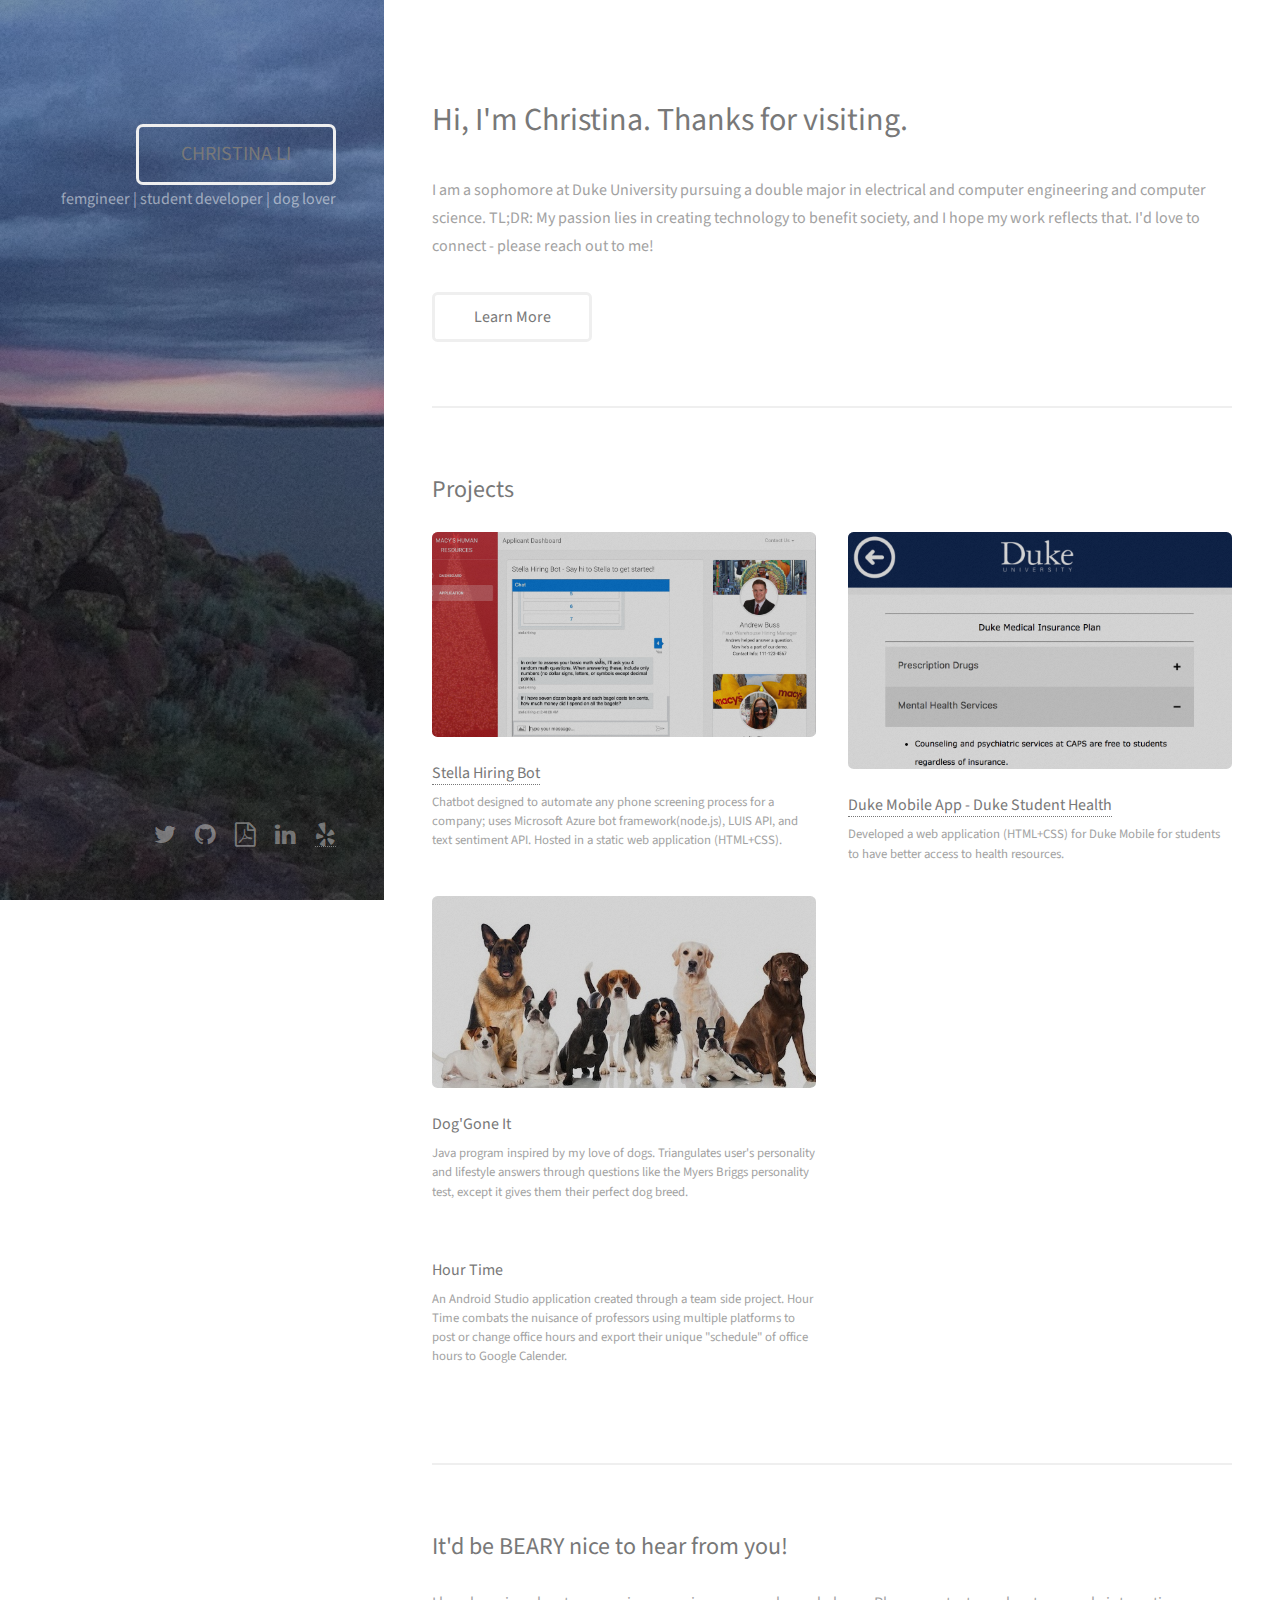
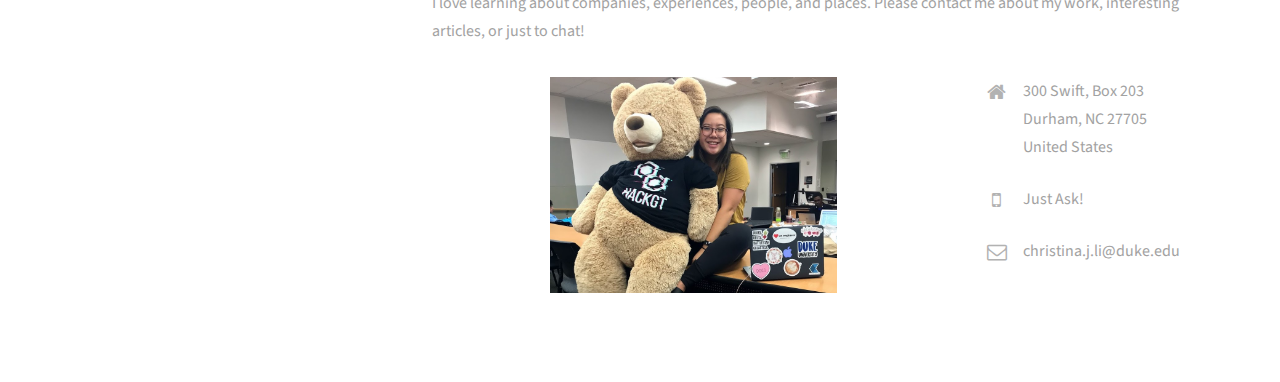
==== index.html @ 00a0bab4 "Update index.html" ====
<!DOCTYPE HTML>
<!--
	Strata by HTML5 UP
	html5up.net | @ajlkn
	Free for personal and commercial use under the CCA 3.0 license (html5up.net/license)
-->
<html>
	<head>
		<title>Christina J Li</title>
		<meta charset="utf-8" />
		<meta name="viewport" content="width=device-width, initial-scale=1" />
		<!--[if lte IE 8]><script src="assets/js/ie/html5shiv.js"></script><![endif]-->
		<link rel="stylesheet" href="assets/css/main.css" />
		<!--[if lte IE 8]><link rel="stylesheet" href="assets/css/ie8.css" /><![endif]-->
	</head>
	<body id="top">

		<!-- Header -->
			<header id="header">
				<div class="inner">
					<a href="#" class="image avatar"><img src="pic.jpg" alt="" /></a>
					<h1><strong><a href ="index.html" class="button">CHRISTINA LI</a></strong></h1>
					femgineer | student developer | dog lover
				</div>
			</header>

		<!-- Main -->
			<div id="main">

				<!-- One -->
					<section id="one">
						<header class="major">
							<h2>Hi, I'm Christina. Thanks for visiting. </h2>
						</header>
						<p>I am a sophomore at Duke University pursuing a double major in electrical and computer engineering and computer science. TL;DR: My passion lies in creating technology to benefit society, and I hope my work reflects that. I'd love to connect - please reach out to me!</p>
						<ul class="actions">
							<li><a href="about.html" class="button">Learn More</a></li>
						</ul>
					</section>

				<!-- Two -->
					<section id="two">
						<h2>Projects</h2>
						<div class="row">
							<article class="6u 12u$(xsmall) work-item">
								<a href="stella.jpg" class="image fit thumb"><img src="stella.png" alt="" /></a>
								<h3><a href=https://devpost.com/software/stella-hiring>Stella Hiring Bot</a></h3>
								<p>Chatbot designed to automate any phone screening process for a company; uses Microsoft Azure bot framework(node.js), LUIS API, and text sentiment API. Hosted in a static web application (HTML+CSS).
								</p>
							</article>
							<article class="6u 12u$(xsmall) work-item">
								<a href="images/fulls/03.jpg" class="image fit thumb"><img src="ss2.png" alt="" /></a>
								<h3><a href="https://studenthealthapp.studentaffairs.duke.edu">Duke Mobile App - Duke Student Health</a></h3>
								<p>Developed a web application (HTML+CSS) for Duke Mobile for students to have better access to health resources. </p>
							</article>
							<article class="6u$ 12u$(xsmall) work-item">
								<a href="dogs.jpg" class="image fit thumb"><img src="dogs.jpg" alt="" /></a>
								<h3>Dog'Gone It</h3>
								<p>Java program inspired by my love of dogs. Triangulates user's personality and lifestyle answers through questions like the Myers Briggs personality test, except it gives them their perfect dog breed.</p>
							</article>
							<article class="6u 12u$(xsmall) work-item">
								<a href="images/fulls/03.jpg" class="image fit thumb"><img src="" alt="" /></a>
								<h3>Hour Time</h3>
								<p>An Android Studio application created through a team side project. Hour Time combats the nuisance of professors using multiple platforms to post or change office hours and export their unique "schedule" of office hours to Google Calender.</p>
							</article>
						</div>
					</section>

				<!-- Three -->
					<section id="three">
						<h2>It'd be BEARY nice to hear from you!</h2>
						<p>I love learning about companies, experiences, people, and places. Please contact me about my work, interesting articles, or just to chat! </p>
						<div class="row">
							<div class="8u 12u$(small)">
								<form method="post" action="#">
									<div class="row uniform 50%">
										<center><img src="bear.jpg" alt="" height=55% width=55%/></center>
									</div>
								</form>
							</div>
							<div class="4u$ 12u$(small)">
								<ul class="labeled-icons">
									<li>
										<h3 class="icon fa-home"><span class="label">Address</span></h3>
										300 Swift, Box 203<br />
										Durham, NC 27705<br />
										United States
									</li>
									<li>
										<h3 class="icon fa-mobile"><span class="label">Phone</span></h3>
										Just Ask!
									</li>
									<li>
										<h3 class="icon fa-envelope-o"><span class="label">Email</span></h3>
										christina.j.li@duke.edu
									</li>

								</ul>
							</div>
						</div>
					</section>

				<!-- Four -->
				<!--
					<section id="four">
						<h2>Elements</h2>

						<section>
							<h4>Text</h4>
							<p>This is <b>bold</b> and this is <strong>strong</strong>. This is <i>italic</i> and this is <em>emphasized</em>.
							This is <sup>superscript</sup> text and this is <sub>subscript</sub> text.
							This is <u>underlined</u> and this is code: <code>for (;;) { ... }</code>. Finally, <a href="#">this is a link</a>.</p>
							<hr />
							<header>
								<h4>Heading with a Subtitle</h4>
								<p>Lorem ipsum dolor sit amet nullam id egestas urna aliquam</p>
							</header>
							<p>Nunc lacinia ante nunc ac lobortis. Interdum adipiscing gravida odio porttitor sem non mi integer non faucibus ornare mi ut ante amet placerat aliquet. Volutpat eu sed ante lacinia sapien lorem accumsan varius montes viverra nibh in adipiscing blandit tempus accumsan.</p>
							<header>
								<h5>Heading with a Subtitle</h5>
								<p>Lorem ipsum dolor sit amet nullam id egestas urna aliquam</p>
							</header>
							<p>Nunc lacinia ante nunc ac lobortis. Interdum adipiscing gravida odio porttitor sem non mi integer non faucibus ornare mi ut ante amet placerat aliquet. Volutpat eu sed ante lacinia sapien lorem accumsan varius montes viverra nibh in adipiscing blandit tempus accumsan.</p>
							<hr />
							<h2>Heading Level 2</h2>
							<h3>Heading Level 3</h3>
							<h4>Heading Level 4</h4>
							<h5>Heading Level 5</h5>
							<h6>Heading Level 6</h6>
							<hr />
							<h5>Blockquote</h5>
							<blockquote>Fringilla nisl. Donec accumsan interdum nisi, quis tincidunt felis sagittis eget tempus euismod. Vestibulum ante ipsum primis in faucibus vestibulum. Blandit adipiscing eu felis iaculis volutpat ac adipiscing accumsan faucibus. Vestibulum ante ipsum primis in faucibus lorem ipsum dolor sit amet nullam adipiscing eu felis.</blockquote>
							<h5>Preformatted</h5>
							<pre><code>i = 0;

while (!deck.isInOrder()) {
print 'Iteration ' + i;
deck.shuffle();
i++;
}

print 'It took ' + i + ' iterations to sort the deck.';</code></pre>
						</section>

						<section>
							<h4>Lists</h4>
							<div class="row">
								<div class="6u 12u$(xsmall)">
									<h5>Unordered</h5>
									<ul>
										<li>Dolor pulvinar etiam magna etiam.</li>
										<li>Sagittis adipiscing lorem eleifend.</li>
										<li>Felis enim feugiat dolore viverra.</li>
									</ul>
									<h5>Alternate</h5>
									<ul class="alt">
										<li>Dolor pulvinar etiam magna etiam.</li>
										<li>Sagittis adipiscing lorem eleifend.</li>
										<li>Felis enim feugiat dolore viverra.</li>
									</ul>
								</div>
								<div class="6u$ 12u$(xsmall)">
									<h5>Ordered</h5>
									<ol>
										<li>Dolor pulvinar etiam magna etiam.</li>
										<li>Etiam vel felis at lorem sed viverra.</li>
										<li>Felis enim feugiat dolore viverra.</li>
										<li>Dolor pulvinar etiam magna etiam.</li>
										<li>Etiam vel felis at lorem sed viverra.</li>
										<li>Felis enim feugiat dolore viverra.</li>
									</ol>
									<h5>Icons</h5>
									<ul class="icons">
										<li><a href="#" class="icon fa-twitter"><span class="label">Twitter</span></a></li>
										<li><a href="#" class="icon fa-facebook"><span class="label">Facebook</span></a></li>
										<li><a href="#" class="icon fa-instagram"><span class="label">Instagram</span></a></li>
										<li><a href="#" class="icon fa-github"><span class="label">Github</span></a></li>
										<li><a href="#" class="icon fa-dribbble"><span class="label">Dribbble</span></a></li>
										<li><a href="#" class="icon fa-tumblr"><span class="label">Tumblr</span></a></li>
									</ul>
								</div>
							</div>
							<h5>Actions</h5>
							<ul class="actions">
								<li><a href="#" class="button special">Default</a></li>
								<li><a href="#" class="button">Default</a></li>
							</ul>
							<ul class="actions small">
								<li><a href="#" class="button special small">Small</a></li>
								<li><a href="#" class="button small">Small</a></li>
							</ul>
							<div class="row">
								<div class="6u 12u$(small)">
									<ul class="actions vertical">
										<li><a href="#" class="button special">Default</a></li>
										<li><a href="#" class="button">Default</a></li>
									</ul>
								</div>
								<div class="6u$ 12u$(small)">
									<ul class="actions vertical small">
										<li><a href="#" class="button special small">Small</a></li>
										<li><a href="#" class="button small">Small</a></li>
									</ul>
								</div>
								<div class="6u 12u$(small)">
									<ul class="actions vertical">
										<li><a href="#" class="button special fit">Default</a></li>
										<li><a href="#" class="button fit">Default</a></li>
									</ul>
								</div>
								<div class="6u$ 12u$(small)">
									<ul class="actions vertical small">
										<li><a href="#" class="button special small fit">Small</a></li>
										<li><a href="#" class="button small fit">Small</a></li>
									</ul>
								</div>
							</div>
						</section>

						<section>
							<h4>Table</h4>
							<h5>Default</h5>
							<div class="table-wrapper">
								<table>
									<thead>
										<tr>
											<th>Name</th>
											<th>Description</th>
											<th>Price</th>
										</tr>
									</thead>
									<tbody>
										<tr>
											<td>Item One</td>
											<td>Ante turpis integer aliquet porttitor.</td>
											<td>29.99</td>
										</tr>
										<tr>
											<td>Item Two</td>
											<td>Vis ac commodo adipiscing arcu aliquet.</td>
											<td>19.99</td>
										</tr>
										<tr>
											<td>Item Three</td>
											<td> Morbi faucibus arcu accumsan lorem.</td>
											<td>29.99</td>
										</tr>
										<tr>
											<td>Item Four</td>
											<td>Vitae integer tempus condimentum.</td>
											<td>19.99</td>
										</tr>
										<tr>
											<td>Item Five</td>
											<td>Ante turpis integer aliquet porttitor.</td>
											<td>29.99</td>
										</tr>
									</tbody>
									<tfoot>
										<tr>
											<td colspan="2"></td>
											<td>100.00</td>
										</tr>
									</tfoot>
								</table>
							</div>

							<h5>Alternate</h5>
							<div class="table-wrapper">
								<table class="alt">
									<thead>
										<tr>
											<th>Name</th>
											<th>Description</th>
											<th>Price</th>
										</tr>
									</thead>
									<tbody>
										<tr>
											<td>Item One</td>
											<td>Ante turpis integer aliquet porttitor.</td>
											<td>29.99</td>
										</tr>
										<tr>
											<td>Item Two</td>
											<td>Vis ac commodo adipiscing arcu aliquet.</td>
											<td>19.99</td>
										</tr>
										<tr>
											<td>Item Three</td>
											<td> Morbi faucibus arcu accumsan lorem.</td>
											<td>29.99</td>
										</tr>
										<tr>
											<td>Item Four</td>
											<td>Vitae integer tempus condimentum.</td>
											<td>19.99</td>
										</tr>
										<tr>
											<td>Item Five</td>
											<td>Ante turpis integer aliquet porttitor.</td>
											<td>29.99</td>
										</tr>
									</tbody>
									<tfoot>
										<tr>
											<td colspan="2"></td>
											<td>100.00</td>
										</tr>
									</tfoot>
								</table>
							</div>
						</section>

						<section>
							<h4>Buttons</h4>
							<ul class="actions">
								<li><a href="#" class="button special">Special</a></li>
								<li><a href="#" class="button">Default</a></li>
							</ul>
							<ul class="actions">
								<li><a href="#" class="button big">Big</a></li>
								<li><a href="#" class="button">Default</a></li>
								<li><a href="#" class="button small">Small</a></li>
							</ul>
							<ul class="actions fit">
								<li><a href="#" class="button special fit">Fit</a></li>
								<li><a href="#" class="button fit">Fit</a></li>
							</ul>
							<ul class="actions fit small">
								<li><a href="#" class="button special fit small">Fit + Small</a></li>
								<li><a href="#" class="button fit small">Fit + Small</a></li>
							</ul>
							<ul class="actions">
								<li><a href="#" class="button special icon fa-download">Icon</a></li>
								<li><a href="#" class="button icon fa-download">Icon</a></li>
							</ul>
							<ul class="actions">
								<li><span class="button special disabled">Special</span></li>
								<li><span class="button disabled">Default</span></li>
							</ul>
						</section>

						<section>
							<h4>Form</h4>
							<form method="post" action="#">
								<div class="row uniform 50%">
									<div class="6u 12u$(xsmall)">
										<input type="text" name="demo-name" id="demo-name" value="" placeholder="Name" />
									</div>
									<div class="6u$ 12u$(xsmall)">
										<input type="email" name="demo-email" id="demo-email" value="" placeholder="Email" />
									</div>
									<div class="12u$">
										<div class="select-wrapper">
											<select name="demo-category" id="demo-category">
												<option value="">- Category -</option>
												<option value="1">Manufacturing</option>
												<option value="1">Shipping</option>
												<option value="1">Administration</option>
												<option value="1">Human Resources</option>
											</select>
										</div>
									</div>
									<div class="4u 12u$(small)">
										<input type="radio" id="demo-priority-low" name="demo-priority" checked>
										<label for="demo-priority-low">Low Priority</label>
									</div>
									<div class="4u 12u$(small)">
										<input type="radio" id="demo-priority-normal" name="demo-priority">
										<label for="demo-priority-normal">Normal Priority</label>
									</div>
									<div class="4u$ 12u(small)">
										<input type="radio" id="demo-priority-high" name="demo-priority">
										<label for="demo-priority-high">High Priority</label>
									</div>
									<div class="6u 12u$(small)">
										<input type="checkbox" id="demo-copy" name="demo-copy">
										<label for="demo-copy">Email me a copy of this message</label>
									</div>
									<div class="6u$ 12u$(small)">
										<input type="checkbox" id="demo-human" name="demo-human" checked>
										<label for="demo-human">I am a human and not a robot</label>
									</div>
									<div class="12u$">
										<textarea name="demo-message" id="demo-message" placeholder="Enter your message" rows="6"></textarea>
									</div>
									<div class="12u$">
										<ul class="actions">
											<li><input type="submit" value="Send Message" class="special" /></li>
											<li><input type="reset" value="Reset" /></li>
										</ul>
									</div>
								</div>
							</form>
						</section>

						<section>
							<h4>Image</h4>
							<h5>Fit</h5>
							<div class="box alt">
								<div class="row 50% uniform">
									<div class="12u$"><span class="image fit"><img src="images/fulls/05.jpg" alt="" /></span></div>
									<div class="4u"><span class="image fit"><img src="images/thumbs/01.jpg" alt="" /></span></div>
									<div class="4u"><span class="image fit"><img src="images/thumbs/02.jpg" alt="" /></span></div>
									<div class="4u$"><span class="image fit"><img src="images/thumbs/03.jpg" alt="" /></span></div>
									<div class="4u"><span class="image fit"><img src="images/thumbs/04.jpg" alt="" /></span></div>
									<div class="4u"><span class="image fit"><img src="images/thumbs/05.jpg" alt="" /></span></div>
									<div class="4u$"><span class="image fit"><img src="images/thumbs/06.jpg" alt="" /></span></div>
									<div class="4u"><span class="image fit"><img src="images/thumbs/03.jpg" alt="" /></span></div>
									<div class="4u"><span class="image fit"><img src="images/thumbs/02.jpg" alt="" /></span></div>
									<div class="4u$"><span class="image fit"><img src="images/thumbs/01.jpg" alt="" /></span></div>
								</div>
							</div>
							<h5>Left &amp; Right</h5>
							<p><span class="image left"><img src="images/avatar.jpg" alt="" /></span>Fringilla nisl. Donec accumsan interdum nisi, quis tincidunt felis sagittis eget. tempus euismod. Vestibulum ante ipsum primis in faucibus vestibulum. Blandit adipiscing eu felis iaculis volutpat ac adipiscing accumsan eu faucibus. Integer ac pellentesque praesent tincidunt felis sagittis eget. tempus euismod. Vestibulum ante ipsum primis in faucibus vestibulum. Blandit adipiscing eu felis iaculis volutpat ac adipiscing accumsan eu faucibus. Integer ac pellentesque praesent. Donec accumsan interdum nisi, quis tincidunt felis sagittis eget. tempus euismod. Vestibulum ante ipsum primis in faucibus vestibulum. Blandit adipiscing eu felis iaculis volutpat ac adipiscing accumsan eu faucibus. Integer ac pellentesque praesent tincidunt felis sagittis eget. tempus euismod. Vestibulum ante ipsum primis in faucibus vestibulum. Blandit adipiscing eu felis iaculis volutpat ac adipiscing accumsan eu faucibus. Integer ac pellentesque praesent.</p>
							<p><span class="image right"><img src="images/avatar.jpg" alt="" /></span>Fringilla nisl. Donec accumsan interdum nisi, quis tincidunt felis sagittis eget. tempus euismod. Vestibulum ante ipsum primis in faucibus vestibulum. Blandit adipiscing eu felis iaculis volutpat ac adipiscing accumsan eu faucibus. Integer ac pellentesque praesent tincidunt felis sagittis eget. tempus euismod. Vestibulum ante ipsum primis in faucibus vestibulum. Blandit adipiscing eu felis iaculis volutpat ac adipiscing accumsan eu faucibus. Integer ac pellentesque praesent. Donec accumsan interdum nisi, quis tincidunt felis sagittis eget. tempus euismod. Vestibulum ante ipsum primis in faucibus vestibulum. Blandit adipiscing eu felis iaculis volutpat ac adipiscing accumsan eu faucibus. Integer ac pellentesque praesent tincidunt felis sagittis eget. tempus euismod. Vestibulum ante ipsum primis in faucibus vestibulum. Blandit adipiscing eu felis iaculis volutpat ac adipiscing accumsan eu faucibus. Integer ac pellentesque praesent.</p>
						</section>

					</section>
				-->

			</div>

		<!-- Footer -->
			<footer id="footer">
				<div class="inner">
					<ul class="icons">
						<li><a href="https://twitter.com/_christinadawg"target="_blank" class="icon fa-twitter"><span class="label">Twitter</span></a></li>
						<li><a href="https://github.com/christinali" target="_blank"class="icon fa-github"><span class="label">Github</span></a></li>
						<li><a href="Grace%20Hopper%20Resume.pdf" target="_blank"class="icon fa-file-pdf-o"><span class="label">Dribbble</span></a></li>
						<li><a href="https://linkedin.com/in/christinajli" target="_blank"class="icon fa-linkedin" height =80% width=80%><span class="label">LinkedIn</span></a></li>
						<li><a href="https://christinadawg.yelp.com" target="_blank"<i style="font-size:24px" class="fa">&#xf1e9;</i></a></li>
						
						
					</ul>
				</div>
			</footer>

		<!-- Scripts -->
			<script src="assets/js/jquery.min.js"></script>
			<script src="assets/js/jquery.poptrox.min.js"></script>
			<script src="assets/js/skel.min.js"></script>
			<script src="assets/js/util.js"></script>
			<!--[if lte IE 8]><script src="assets/js/ie/respond.min.js"></script><![endif]-->
			<script src="assets/js/main.js"></script>

	</body>
</html>
---- assets/css/main.css ----
@import url("font-awesome.min.css");
@import url("https://fonts.googleapis.com/css?family=Source+Sans+Pro:400,400italic");

/*
	Strata by HTML5 UP
	html5up.net | @ajlkn
	Free for personal and commercial use under the CCA 3.0 license (html5up.net/license)
*/

/* Reset */

	html, body, div, span, applet, object, iframe, h1, h2, h3, h4, h5, h6, p, blockquote, pre, a, abbr, acronym, address, big, cite, code, del, dfn, em, img, ins, kbd, q, s, samp, small, strike, strong, sub, sup, tt, var, b, u, i, center, dl, dt, dd, ol, ul, li, fieldset, form, label, legend, table, caption, tbody, tfoot, thead, tr, th, td, article, aside, canvas, details, embed, figure, figcaption, footer, header, hgroup, menu, nav, output, ruby, section, summary, time, mark, audio, video {
		margin: 0;
		padding: 0;
		border: 0;
		font-size: 100%;
		font: inherit;
		vertical-align: baseline;
	}

	article, aside, details, figcaption, figure, footer, header, hgroup, menu, nav, section {
		display: block;
	}

	body {
		line-height: 1;
	}

	ol, ul {
		list-style: none;
	}

	blockquote, q {
		quotes: none;
	}

	blockquote:before, blockquote:after, q:before, q:after {
		content: '';
		content: none;
	}

	table {
		border-collapse: collapse;
		border-spacing: 0;
	}

	body {
		-webkit-text-size-adjust: none;
	}

/* Box Model */

	*, *:before, *:after {
		-moz-box-sizing: border-box;
		-webkit-box-sizing: border-box;
		box-sizing: border-box;
	}

/* Containers */

	.container {
		margin-left: auto;
		margin-right: auto;
	}

	.container.\31 25\25 {
		width: 100%;
		max-width: 1200px;
		min-width: 960px;
	}

	.container.\37 5\25 {
		width: 720px;
	}

	.container.\35 0\25 {
		width: 480px;
	}

	.container.\32 5\25 {
		width: 240px;
	}

	.container {
		width: 960px;
	}

	@media screen and (max-width: 1800px) {

		.container.\31 25\25 {
			width: 100%;
			max-width: 1200px;
			min-width: 960px;
		}

		.container.\37 5\25 {
			width: 720px;
		}

		.container.\35 0\25 {
			width: 480px;
		}

		.container.\32 5\25 {
			width: 240px;
		}

		.container {
			width: 960px;
		}

	}

	@media screen and (max-width: 1280px) {

		.container.\31 25\25 {
			width: 100%;
			max-width: 1200px;
			min-width: 960px;
		}

		.container.\37 5\25 {
			width: 720px;
		}

		.container.\35 0\25 {
			width: 480px;
		}

		.container.\32 5\25 {
			width: 240px;
		}

		.container {
			width: 960px;
		}

	}

	@media screen and (max-width: 980px) {

		.container.\31 25\25 {
			width: 100%;
			max-width: 1200px;
			min-width: 960px;
		}

		.container.\37 5\25 {
			width: 720px;
		}

		.container.\35 0\25 {
			width: 480px;
		}

		.container.\32 5\25 {
			width: 240px;
		}

		.container {
			width: 960px;
		}

	}

	@media screen and (max-width: 736px) {

		.container.\31 25\25 {
			width: 100%;
			max-width: 1200px;
			min-width: 960px;
		}

		.container.\37 5\25 {
			width: 720px;
		}

		.container.\35 0\25 {
			width: 480px;
		}

		.container.\32 5\25 {
			width: 240px;
		}

		.container {
			width: 960px;
		}

	}

	@media screen and (max-width: 480px) {

		.container.\31 25\25 {
			width: 100%;
			max-width: 1200px;
			min-width: 960px;
		}

		.container.\37 5\25 {
			width: 720px;
		}

		.container.\35 0\25 {
			width: 480px;
		}

		.container.\32 5\25 {
			width: 240px;
		}

		.container {
			width: 960px;
		}

	}

/* Grid */

	.row {
		border-bottom: solid 1px transparent;
		-moz-box-sizing: border-box;
		-webkit-box-sizing: border-box;
		box-sizing: border-box;
	}

	.row > * {
		float: left;
		-moz-box-sizing: border-box;
		-webkit-box-sizing: border-box;
		box-sizing: border-box;
	}

	.row:after, .row:before {
		content: '';
		display: block;
		clear: both;
		height: 0;
	}

	.row.uniform > * > :first-child {
		margin-top: 0;
	}

	.row.uniform > * > :last-child {
		margin-bottom: 0;
	}

	.row.\30 \25 > * {
		padding: 0 0 0 0em;
	}

	.row.\30 \25 {
		margin: 0 0 -1px 0em;
	}

	.row.uniform.\30 \25 > * {
		padding: 0em 0 0 0em;
	}

	.row.uniform.\30 \25 {
		margin: 0em 0 -1px 0em;
	}

	.row > * {
		padding: 0 0 0 2.5em;
	}

	.row {
		margin: 0 0 -1px -2.5em;
	}

	.row.uniform > * {
		padding: 2.5em 0 0 2.5em;
	}

	.row.uniform {
		margin: -2.5em 0 -1px -2.5em;
	}

	.row.\32 00\25 > * {
		padding: 0 0 0 5em;
	}

	.row.\32 00\25 {
		margin: 0 0 -1px -5em;
	}

	.row.uniform.\32 00\25 > * {
		padding: 5em 0 0 5em;
	}

	.row.uniform.\32 00\25 {
		margin: -5em 0 -1px -5em;
	}

	.row.\31 50\25 > * {
		padding: 0 0 0 3.75em;
	}

	.row.\31 50\25 {
		margin: 0 0 -1px -3.75em;
	}

	.row.uniform.\31 50\25 > * {
		padding: 3.75em 0 0 3.75em;
	}

	.row.uniform.\31 50\25 {
		margin: -3.75em 0 -1px -3.75em;
	}

	.row.\35 0\25 > * {
		padding: 0 0 0 1.25em;
	}

	.row.\35 0\25 {
		margin: 0 0 -1px -1.25em;
	}

	.row.uniform.\35 0\25 > * {
		padding: 1.25em 0 0 1.25em;
	}

	.row.uniform.\35 0\25 {
		margin: -1.25em 0 -1px -1.25em;
	}

	.row.\32 5\25 > * {
		padding: 0 0 0 0.625em;
	}

	.row.\32 5\25 {
		margin: 0 0 -1px -0.625em;
	}

	.row.uniform.\32 5\25 > * {
		padding: 0.625em 0 0 0.625em;
	}

	.row.uniform.\32 5\25 {
		margin: -0.625em 0 -1px -0.625em;
	}

	.\31 2u, .\31 2u\24 {
		width: 100%;
		clear: none;
		margin-left: 0;
	}

	.\31 1u, .\31 1u\24 {
		width: 91.6666666667%;
		clear: none;
		margin-left: 0;
	}

	.\31 0u, .\31 0u\24 {
		width: 83.3333333333%;
		clear: none;
		margin-left: 0;
	}

	.\39 u, .\39 u\24 {
		width: 75%;
		clear: none;
		margin-left: 0;
	}

	.\38 u, .\38 u\24 {
		width: 66.6666666667%;
		clear: none;
		margin-left: 0;
	}

	.\37 u, .\37 u\24 {
		width: 58.3333333333%;
		clear: none;
		margin-left: 0;
	}

	.\36 u, .\36 u\24 {
		width: 50%;
		clear: none;
		margin-left: 0;
	}

	.\35 u, .\35 u\24 {
		width: 41.6666666667%;
		clear: none;
		margin-left: 0;
	}

	.\34 u, .\34 u\24 {
		width: 33.3333333333%;
		clear: none;
		margin-left: 0;
	}

	.\33 u, .\33 u\24 {
		width: 25%;
		clear: none;
		margin-left: 0;
	}

	.\32 u, .\32 u\24 {
		width: 16.6666666667%;
		clear: none;
		margin-left: 0;
	}

	.\31 u, .\31 u\24 {
		width: 8.3333333333%;
		clear: none;
		margin-left: 0;
	}

	.\31 2u\24 + *,
	.\31 1u\24 + *,
	.\31 0u\24 + *,
	.\39 u\24 + *,
	.\38 u\24 + *,
	.\37 u\24 + *,
	.\36 u\24 + *,
	.\35 u\24 + *,
	.\34 u\24 + *,
	.\33 u\24 + *,
	.\32 u\24 + *,
	.\31 u\24 + * {
		clear: left;
	}

	.\-11u {
		margin-left: 91.66667%;
	}

	.\-10u {
		margin-left: 83.33333%;
	}

	.\-9u {
		margin-left: 75%;
	}

	.\-8u {
		margin-left: 66.66667%;
	}

	.\-7u {
		margin-left: 58.33333%;
	}

	.\-6u {
		margin-left: 50%;
	}

	.\-5u {
		margin-left: 41.66667%;
	}

	.\-4u {
		margin-left: 33.33333%;
	}

	.\-3u {
		margin-left: 25%;
	}

	.\-2u {
		margin-left: 16.66667%;
	}

	.\-1u {
		margin-left: 8.33333%;
	}

	@media screen and (max-width: 1800px) {

		.row > * {
			padding: 0 0 0 2.5em;
		}

		.row {
			margin: 0 0 -1px -2.5em;
		}

		.row.uniform > * {
			padding: 2.5em 0 0 2.5em;
		}

		.row.uniform {
			margin: -2.5em 0 -1px -2.5em;
		}

		.row.\32 00\25 > * {
			padding: 0 0 0 5em;
		}

		.row.\32 00\25 {
			margin: 0 0 -1px -5em;
		}

		.row.uniform.\32 00\25 > * {
			padding: 5em 0 0 5em;
		}

		.row.uniform.\32 00\25 {
			margin: -5em 0 -1px -5em;
		}

		.row.\31 50\25 > * {
			padding: 0 0 0 3.75em;
		}

		.row.\31 50\25 {
			margin: 0 0 -1px -3.75em;
		}

		.row.uniform.\31 50\25 > * {
			padding: 3.75em 0 0 3.75em;
		}

		.row.uniform.\31 50\25 {
			margin: -3.75em 0 -1px -3.75em;
		}

		.row.\35 0\25 > * {
			padding: 0 0 0 1.25em;
		}

		.row.\35 0\25 {
			margin: 0 0 -1px -1.25em;
		}

		.row.uniform.\35 0\25 > * {
			padding: 1.25em 0 0 1.25em;
		}

		.row.uniform.\35 0\25 {
			margin: -1.25em 0 -1px -1.25em;
		}

		.row.\32 5\25 > * {
			padding: 0 0 0 0.625em;
		}

		.row.\32 5\25 {
			margin: 0 0 -1px -0.625em;
		}

		.row.uniform.\32 5\25 > * {
			padding: 0.625em 0 0 0.625em;
		}

		.row.uniform.\32 5\25 {
			margin: -0.625em 0 -1px -0.625em;
		}

		.\31 2u\28xlarge\29, .\31 2u\24\28xlarge\29 {
			width: 100%;
			clear: none;
			margin-left: 0;
		}

		.\31 1u\28xlarge\29, .\31 1u\24\28xlarge\29 {
			width: 91.6666666667%;
			clear: none;
			margin-left: 0;
		}

		.\31 0u\28xlarge\29, .\31 0u\24\28xlarge\29 {
			width: 83.3333333333%;
			clear: none;
			margin-left: 0;
		}

		.\39 u\28xlarge\29, .\39 u\24\28xlarge\29 {
			width: 75%;
			clear: none;
			margin-left: 0;
		}

		.\38 u\28xlarge\29, .\38 u\24\28xlarge\29 {
			width: 66.6666666667%;
			clear: none;
			margin-left: 0;
		}

		.\37 u\28xlarge\29, .\37 u\24\28xlarge\29 {
			width: 58.3333333333%;
			clear: none;
			margin-left: 0;
		}

		.\36 u\28xlarge\29, .\36 u\24\28xlarge\29 {
			width: 50%;
			clear: none;
			margin-left: 0;
		}

		.\35 u\28xlarge\29, .\35 u\24\28xlarge\29 {
			width: 41.6666666667%;
			clear: none;
			margin-left: 0;
		}

		.\34 u\28xlarge\29, .\34 u\24\28xlarge\29 {
			width: 33.3333333333%;
			clear: none;
			margin-left: 0;
		}

		.\33 u\28xlarge\29, .\33 u\24\28xlarge\29 {
			width: 25%;
			clear: none;
			margin-left: 0;
		}

		.\32 u\28xlarge\29, .\32 u\24\28xlarge\29 {
			width: 16.6666666667%;
			clear: none;
			margin-left: 0;
		}

		.\31 u\28xlarge\29, .\31 u\24\28xlarge\29 {
			width: 8.3333333333%;
			clear: none;
			margin-left: 0;
		}

		.\31 2u\24\28xlarge\29 + *,
		.\31 1u\24\28xlarge\29 + *,
		.\31 0u\24\28xlarge\29 + *,
		.\39 u\24\28xlarge\29 + *,
		.\38 u\24\28xlarge\29 + *,
		.\37 u\24\28xlarge\29 + *,
		.\36 u\24\28xlarge\29 + *,
		.\35 u\24\28xlarge\29 + *,
		.\34 u\24\28xlarge\29 + *,
		.\33 u\24\28xlarge\29 + *,
		.\32 u\24\28xlarge\29 + *,
		.\31 u\24\28xlarge\29 + * {
			clear: left;
		}

		.\-11u\28xlarge\29 {
			margin-left: 91.66667%;
		}

		.\-10u\28xlarge\29 {
			margin-left: 83.33333%;
		}

		.\-9u\28xlarge\29 {
			margin-left: 75%;
		}

		.\-8u\28xlarge\29 {
			margin-left: 66.66667%;
		}

		.\-7u\28xlarge\29 {
			margin-left: 58.33333%;
		}

		.\-6u\28xlarge\29 {
			margin-left: 50%;
		}

		.\-5u\28xlarge\29 {
			margin-left: 41.66667%;
		}

		.\-4u\28xlarge\29 {
			margin-left: 33.33333%;
		}

		.\-3u\28xlarge\29 {
			margin-left: 25%;
		}

		.\-2u\28xlarge\29 {
			margin-left: 16.66667%;
		}

		.\-1u\28xlarge\29 {
			margin-left: 8.33333%;
		}

	}

	@media screen and (max-width: 1280px) {

		.row > * {
			padding: 0 0 0 2em;
		}

		.row {
			margin: 0 0 -1px -2em;
		}

		.row.uniform > * {
			padding: 2em 0 0 2em;
		}

		.row.uniform {
			margin: -2em 0 -1px -2em;
		}

		.row.\32 00\25 > * {
			padding: 0 0 0 4em;
		}

		.row.\32 00\25 {
			margin: 0 0 -1px -4em;
		}

		.row.uniform.\32 00\25 > * {
			padding: 4em 0 0 4em;
		}

		.row.uniform.\32 00\25 {
			margin: -4em 0 -1px -4em;
		}

		.row.\31 50\25 > * {
			padding: 0 0 0 3em;
		}

		.row.\31 50\25 {
			margin: 0 0 -1px -3em;
		}

		.row.uniform.\31 50\25 > * {
			padding: 3em 0 0 3em;
		}

		.row.uniform.\31 50\25 {
			margin: -3em 0 -1px -3em;
		}

		.row.\35 0\25 > * {
			padding: 0 0 0 1em;
		}

		.row.\35 0\25 {
			margin: 0 0 -1px -1em;
		}

		.row.uniform.\35 0\25 > * {
			padding: 1em 0 0 1em;
		}

		.row.uniform.\35 0\25 {
			margin: -1em 0 -1px -1em;
		}

		.row.\32 5\25 > * {
			padding: 0 0 0 0.5em;
		}

		.row.\32 5\25 {
			margin: 0 0 -1px -0.5em;
		}

		.row.uniform.\32 5\25 > * {
			padding: 0.5em 0 0 0.5em;
		}

		.row.uniform.\32 5\25 {
			margin: -0.5em 0 -1px -0.5em;
		}

		.\31 2u\28large\29, .\31 2u\24\28large\29 {
			width: 100%;
			clear: none;
			margin-left: 0;
		}

		.\31 1u\28large\29, .\31 1u\24\28large\29 {
			width: 91.6666666667%;
			clear: none;
			margin-left: 0;
		}

		.\31 0u\28large\29, .\31 0u\24\28large\29 {
			width: 83.3333333333%;
			clear: none;
			margin-left: 0;
		}

		.\39 u\28large\29, .\39 u\24\28large\29 {
			width: 75%;
			clear: none;
			margin-left: 0;
		}

		.\38 u\28large\29, .\38 u\24\28large\29 {
			width: 66.6666666667%;
			clear: none;
			margin-left: 0;
		}

		.\37 u\28large\29, .\37 u\24\28large\29 {
			width: 58.3333333333%;
			clear: none;
			margin-left: 0;
		}

		.\36 u\28large\29, .\36 u\24\28large\29 {
			width: 50%;
			clear: none;
			margin-left: 0;
		}

		.\35 u\28large\29, .\35 u\24\28large\29 {
			width: 41.6666666667%;
			clear: none;
			margin-left: 0;
		}

		.\34 u\28large\29, .\34 u\24\28large\29 {
			width: 33.3333333333%;
			clear: none;
			margin-left: 0;
		}

		.\33 u\28large\29, .\33 u\24\28large\29 {
			width: 25%;
			clear: none;
			margin-left: 0;
		}

		.\32 u\28large\29, .\32 u\24\28large\29 {
			width: 16.6666666667%;
			clear: none;
			margin-left: 0;
		}

		.\31 u\28large\29, .\31 u\24\28large\29 {
			width: 8.3333333333%;
			clear: none;
			margin-left: 0;
		}

		.\31 2u\24\28large\29 + *,
		.\31 1u\24\28large\29 + *,
		.\31 0u\24\28large\29 + *,
		.\39 u\24\28large\29 + *,
		.\38 u\24\28large\29 + *,
		.\37 u\24\28large\29 + *,
		.\36 u\24\28large\29 + *,
		.\35 u\24\28large\29 + *,
		.\34 u\24\28large\29 + *,
		.\33 u\24\28large\29 + *,
		.\32 u\24\28large\29 + *,
		.\31 u\24\28large\29 + * {
			clear: left;
		}

		.\-11u\28large\29 {
			margin-left: 91.66667%;
		}

		.\-10u\28large\29 {
			margin-left: 83.33333%;
		}

		.\-9u\28large\29 {
			margin-left: 75%;
		}

		.\-8u\28large\29 {
			margin-left: 66.66667%;
		}

		.\-7u\28large\29 {
			margin-left: 58.33333%;
		}

		.\-6u\28large\29 {
			margin-left: 50%;
		}

		.\-5u\28large\29 {
			margin-left: 41.66667%;
		}

		.\-4u\28large\29 {
			margin-left: 33.33333%;
		}

		.\-3u\28large\29 {
			margin-left: 25%;
		}

		.\-2u\28large\29 {
			margin-left: 16.66667%;
		}

		.\-1u\28large\29 {
			margin-left: 8.33333%;
		}

	}

	@media screen and (max-width: 980px) {

		.row > * {
			padding: 0 0 0 2em;
		}

		.row {
			margin: 0 0 -1px -2em;
		}

		.row.uniform > * {
			padding: 2em 0 0 2em;
		}

		.row.uniform {
			margin: -2em 0 -1px -2em;
		}

		.row.\32 00\25 > * {
			padding: 0 0 0 4em;
		}

		.row.\32 00\25 {
			margin: 0 0 -1px -4em;
		}

		.row.uniform.\32 00\25 > * {
			padding: 4em 0 0 4em;
		}

		.row.uniform.\32 00\25 {
			margin: -4em 0 -1px -4em;
		}

		.row.\31 50\25 > * {
			padding: 0 0 0 3em;
		}

		.row.\31 50\25 {
			margin: 0 0 -1px -3em;
		}

		.row.uniform.\31 50\25 > * {
			padding: 3em 0 0 3em;
		}

		.row.uniform.\31 50\25 {
			margin: -3em 0 -1px -3em;
		}

		.row.\35 0\25 > * {
			padding: 0 0 0 1em;
		}

		.row.\35 0\25 {
			margin: 0 0 -1px -1em;
		}

		.row.uniform.\35 0\25 > * {
			padding: 1em 0 0 1em;
		}

		.row.uniform.\35 0\25 {
			margin: -1em 0 -1px -1em;
		}

		.row.\32 5\25 > * {
			padding: 0 0 0 0.5em;
		}

		.row.\32 5\25 {
			margin: 0 0 -1px -0.5em;
		}

		.row.uniform.\32 5\25 > * {
			padding: 0.5em 0 0 0.5em;
		}

		.row.uniform.\32 5\25 {
			margin: -0.5em 0 -1px -0.5em;
		}

		.\31 2u\28medium\29, .\31 2u\24\28medium\29 {
			width: 100%;
			clear: none;
			margin-left: 0;
		}

		.\31 1u\28medium\29, .\31 1u\24\28medium\29 {
			width: 91.6666666667%;
			clear: none;
			margin-left: 0;
		}

		.\31 0u\28medium\29, .\31 0u\24\28medium\29 {
			width: 83.3333333333%;
			clear: none;
			margin-left: 0;
		}

		.\39 u\28medium\29, .\39 u\24\28medium\29 {
			width: 75%;
			clear: none;
			margin-left: 0;
		}

		.\38 u\28medium\29, .\38 u\24\28medium\29 {
			width: 66.6666666667%;
			clear: none;
			margin-left: 0;
		}

		.\37 u\28medium\29, .\37 u\24\28medium\29 {
			width: 58.3333333333%;
			clear: none;
			margin-left: 0;
		}

		.\36 u\28medium\29, .\36 u\24\28medium\29 {
			width: 50%;
			clear: none;
			margin-left: 0;
		}

		.\35 u\28medium\29, .\35 u\24\28medium\29 {
			width: 41.6666666667%;
			clear: none;
			margin-left: 0;
		}

		.\34 u\28medium\29, .\34 u\24\28medium\29 {
			width: 33.3333333333%;
			clear: none;
			margin-left: 0;
		}

		.\33 u\28medium\29, .\33 u\24\28medium\29 {
			width: 25%;
			clear: none;
			margin-left: 0;
		}

		.\32 u\28medium\29, .\32 u\24\28medium\29 {
			width: 16.6666666667%;
			clear: none;
			margin-left: 0;
		}

		.\31 u\28medium\29, .\31 u\24\28medium\29 {
			width: 8.3333333333%;
			clear: none;
			margin-left: 0;
		}

		.\31 2u\24\28medium\29 + *,
		.\31 1u\24\28medium\29 + *,
		.\31 0u\24\28medium\29 + *,
		.\39 u\24\28medium\29 + *,
		.\38 u\24\28medium\29 + *,
		.\37 u\24\28medium\29 + *,
		.\36 u\24\28medium\29 + *,
		.\35 u\24\28medium\29 + *,
		.\34 u\24\28medium\29 + *,
		.\33 u\24\28medium\29 + *,
		.\32 u\24\28medium\29 + *,
		.\31 u\24\28medium\29 + * {
			clear: left;
		}

		.\-11u\28medium\29 {
			margin-left: 91.66667%;
		}

		.\-10u\28medium\29 {
			margin-left: 83.33333%;
		}

		.\-9u\28medium\29 {
			margin-left: 75%;
		}

		.\-8u\28medium\29 {
			margin-left: 66.66667%;
		}

		.\-7u\28medium\29 {
			margin-left: 58.33333%;
		}

		.\-6u\28medium\29 {
			margin-left: 50%;
		}

		.\-5u\28medium\29 {
			margin-left: 41.66667%;
		}

		.\-4u\28medium\29 {
			margin-left: 33.33333%;
		}

		.\-3u\28medium\29 {
			margin-left: 25%;
		}

		.\-2u\28medium\29 {
			margin-left: 16.66667%;
		}

		.\-1u\28medium\29 {
			margin-left: 8.33333%;
		}

	}

	@media screen and (max-width: 736px) {

		.row > * {
			padding: 0 0 0 1.5em;
		}

		.row {
			margin: 0 0 -1px -1.5em;
		}

		.row.uniform > * {
			padding: 1.5em 0 0 1.5em;
		}

		.row.uniform {
			margin: -1.5em 0 -1px -1.5em;
		}

		.row.\32 00\25 > * {
			padding: 0 0 0 3em;
		}

		.row.\32 00\25 {
			margin: 0 0 -1px -3em;
		}

		.row.uniform.\32 00\25 > * {
			padding: 3em 0 0 3em;
		}

		.row.uniform.\32 00\25 {
			margin: -3em 0 -1px -3em;
		}

		.row.\31 50\25 > * {
			padding: 0 0 0 2.25em;
		}

		.row.\31 50\25 {
			margin: 0 0 -1px -2.25em;
		}

		.row.uniform.\31 50\25 > * {
			padding: 2.25em 0 0 2.25em;
		}

		.row.uniform.\31 50\25 {
			margin: -2.25em 0 -1px -2.25em;
		}

		.row.\35 0\25 > * {
			padding: 0 0 0 0.75em;
		}

		.row.\35 0\25 {
			margin: 0 0 -1px -0.75em;
		}

		.row.uniform.\35 0\25 > * {
			padding: 0.75em 0 0 0.75em;
		}

		.row.uniform.\35 0\25 {
			margin: -0.75em 0 -1px -0.75em;
		}

		.row.\32 5\25 > * {
			padding: 0 0 0 0.375em;
		}

		.row.\32 5\25 {
			margin: 0 0 -1px -0.375em;
		}

		.row.uniform.\32 5\25 > * {
			padding: 0.375em 0 0 0.375em;
		}

		.row.uniform.\32 5\25 {
			margin: -0.375em 0 -1px -0.375em;
		}

		.\31 2u\28small\29, .\31 2u\24\28small\29 {
			width: 100%;
			clear: none;
			margin-left: 0;
		}

		.\31 1u\28small\29, .\31 1u\24\28small\29 {
			width: 91.6666666667%;
			clear: none;
			margin-left: 0;
		}

		.\31 0u\28small\29, .\31 0u\24\28small\29 {
			width: 83.3333333333%;
			clear: none;
			margin-left: 0;
		}

		.\39 u\28small\29, .\39 u\24\28small\29 {
			width: 75%;
			clear: none;
			margin-left: 0;
		}

		.\38 u\28small\29, .\38 u\24\28small\29 {
			width: 66.6666666667%;
			clear: none;
			margin-left: 0;
		}

		.\37 u\28small\29, .\37 u\24\28small\29 {
			width: 58.3333333333%;
			clear: none;
			margin-left: 0;
		}

		.\36 u\28small\29, .\36 u\24\28small\29 {
			width: 50%;
			clear: none;
			margin-left: 0;
		}

		.\35 u\28small\29, .\35 u\24\28small\29 {
			width: 41.6666666667%;
			clear: none;
			margin-left: 0;
		}

		.\34 u\28small\29, .\34 u\24\28small\29 {
			width: 33.3333333333%;
			clear: none;
			margin-left: 0;
		}

		.\33 u\28small\29, .\33 u\24\28small\29 {
			width: 25%;
			clear: none;
			margin-left: 0;
		}

		.\32 u\28small\29, .\32 u\24\28small\29 {
			width: 16.6666666667%;
			clear: none;
			margin-left: 0;
		}

		.\31 u\28small\29, .\31 u\24\28small\29 {
			width: 8.3333333333%;
			clear: none;
			margin-left: 0;
		}

		.\31 2u\24\28small\29 + *,
		.\31 1u\24\28small\29 + *,
		.\31 0u\24\28small\29 + *,
		.\39 u\24\28small\29 + *,
		.\38 u\24\28small\29 + *,
		.\37 u\24\28small\29 + *,
		.\36 u\24\28small\29 + *,
		.\35 u\24\28small\29 + *,
		.\34 u\24\28small\29 + *,
		.\33 u\24\28small\29 + *,
		.\32 u\24\28small\29 + *,
		.\31 u\24\28small\29 + * {
			clear: left;
		}

		.\-11u\28small\29 {
			margin-left: 91.66667%;
		}

		.\-10u\28small\29 {
			margin-left: 83.33333%;
		}

		.\-9u\28small\29 {
			margin-left: 75%;
		}

		.\-8u\28small\29 {
			margin-left: 66.66667%;
		}

		.\-7u\28small\29 {
			margin-left: 58.33333%;
		}

		.\-6u\28small\29 {
			margin-left: 50%;
		}

		.\-5u\28small\29 {
			margin-left: 41.66667%;
		}

		.\-4u\28small\29 {
			margin-left: 33.33333%;
		}

		.\-3u\28small\29 {
			margin-left: 25%;
		}

		.\-2u\28small\29 {
			margin-left: 16.66667%;
		}

		.\-1u\28small\29 {
			margin-left: 8.33333%;
		}

	}

	@media screen and (max-width: 480px) {

		.row > * {
			padding: 0 0 0 1.5em;
		}

		.row {
			margin: 0 0 -1px -1.5em;
		}

		.row.uniform > * {
			padding: 1.5em 0 0 1.5em;
		}

		.row.uniform {
			margin: -1.5em 0 -1px -1.5em;
		}

		.row.\32 00\25 > * {
			padding: 0 0 0 3em;
		}

		.row.\32 00\25 {
			margin: 0 0 -1px -3em;
		}

		.row.uniform.\32 00\25 > * {
			padding: 3em 0 0 3em;
		}

		.row.uniform.\32 00\25 {
			margin: -3em 0 -1px -3em;
		}

		.row.\31 50\25 > * {
			padding: 0 0 0 2.25em;
		}

		.row.\31 50\25 {
			margin: 0 0 -1px -2.25em;
		}

		.row.uniform.\31 50\25 > * {
			padding: 2.25em 0 0 2.25em;
		}

		.row.uniform.\31 50\25 {
			margin: -2.25em 0 -1px -2.25em;
		}

		.row.\35 0\25 > * {
			padding: 0 0 0 0.75em;
		}

		.row.\35 0\25 {
			margin: 0 0 -1px -0.75em;
		}

		.row.uniform.\35 0\25 > * {
			padding: 0.75em 0 0 0.75em;
		}

		.row.uniform.\35 0\25 {
			margin: -0.75em 0 -1px -0.75em;
		}

		.row.\32 5\25 > * {
			padding: 0 0 0 0.375em;
		}

		.row.\32 5\25 {
			margin: 0 0 -1px -0.375em;
		}

		.row.uniform.\32 5\25 > * {
			padding: 0.375em 0 0 0.375em;
		}

		.row.uniform.\32 5\25 {
			margin: -0.375em 0 -1px -0.375em;
		}

		.\31 2u\28xsmall\29, .\31 2u\24\28xsmall\29 {
			width: 100%;
			clear: none;
			margin-left: 0;
		}

		.\31 1u\28xsmall\29, .\31 1u\24\28xsmall\29 {
			width: 91.6666666667%;
			clear: none;
			margin-left: 0;
		}

		.\31 0u\28xsmall\29, .\31 0u\24\28xsmall\29 {
			width: 83.3333333333%;
			clear: none;
			margin-left: 0;
		}

		.\39 u\28xsmall\29, .\39 u\24\28xsmall\29 {
			width: 75%;
			clear: none;
			margin-left: 0;
		}

		.\38 u\28xsmall\29, .\38 u\24\28xsmall\29 {
			width: 66.6666666667%;
			clear: none;
			margin-left: 0;
		}

		.\37 u\28xsmall\29, .\37 u\24\28xsmall\29 {
			width: 58.3333333333%;
			clear: none;
			margin-left: 0;
		}

		.\36 u\28xsmall\29, .\36 u\24\28xsmall\29 {
			width: 50%;
			clear: none;
			margin-left: 0;
		}

		.\35 u\28xsmall\29, .\35 u\24\28xsmall\29 {
			width: 41.6666666667%;
			clear: none;
			margin-left: 0;
		}

		.\34 u\28xsmall\29, .\34 u\24\28xsmall\29 {
			width: 33.3333333333%;
			clear: none;
			margin-left: 0;
		}

		.\33 u\28xsmall\29, .\33 u\24\28xsmall\29 {
			width: 25%;
			clear: none;
			margin-left: 0;
		}

		.\32 u\28xsmall\29, .\32 u\24\28xsmall\29 {
			width: 16.6666666667%;
			clear: none;
			margin-left: 0;
		}

		.\31 u\28xsmall\29, .\31 u\24\28xsmall\29 {
			width: 8.3333333333%;
			clear: none;
			margin-left: 0;
		}

		.\31 2u\24\28xsmall\29 + *,
		.\31 1u\24\28xsmall\29 + *,
		.\31 0u\24\28xsmall\29 + *,
		.\39 u\24\28xsmall\29 + *,
		.\38 u\24\28xsmall\29 + *,
		.\37 u\24\28xsmall\29 + *,
		.\36 u\24\28xsmall\29 + *,
		.\35 u\24\28xsmall\29 + *,
		.\34 u\24\28xsmall\29 + *,
		.\33 u\24\28xsmall\29 + *,
		.\32 u\24\28xsmall\29 + *,
		.\31 u\24\28xsmall\29 + * {
			clear: left;
		}

		.\-11u\28xsmall\29 {
			margin-left: 91.66667%;
		}

		.\-10u\28xsmall\29 {
			margin-left: 83.33333%;
		}

		.\-9u\28xsmall\29 {
			margin-left: 75%;
		}

		.\-8u\28xsmall\29 {
			margin-left: 66.66667%;
		}

		.\-7u\28xsmall\29 {
			margin-left: 58.33333%;
		}

		.\-6u\28xsmall\29 {
			margin-left: 50%;
		}

		.\-5u\28xsmall\29 {
			margin-left: 41.66667%;
		}

		.\-4u\28xsmall\29 {
			margin-left: 33.33333%;
		}

		.\-3u\28xsmall\29 {
			margin-left: 25%;
		}

		.\-2u\28xsmall\29 {
			margin-left: 16.66667%;
		}

		.\-1u\28xsmall\29 {
			margin-left: 8.33333%;
		}

	}

/* Basic */

	body {
		background: #fff;
	}

		body.is-loading *, body.is-loading *:before, body.is-loading *:after {
			-moz-animation: none !important;
			-webkit-animation: none !important;
			-ms-animation: none !important;
			animation: none !important;
			-moz-transition: none !important;
			-webkit-transition: none !important;
			-ms-transition: none !important;
			transition: none !important;
		}

	body, input, select, textarea {
		color: #a2a2a2;
		font-family: "Source Sans Pro", Helvetica, sans-serif;
		font-size: 16pt;
		font-weight: 400;
		line-height: 1.75em;
	}

	a {
		-moz-transition: color 0.2s ease-in-out, border-color 0.2s ease-in-out;
		-webkit-transition: color 0.2s ease-in-out, border-color 0.2s ease-in-out;
		-ms-transition: color 0.2s ease-in-out, border-color 0.2s ease-in-out;
		transition: color 0.2s ease-in-out, border-color 0.2s ease-in-out;
		border-bottom: dotted 1px;
		color: #49bf9d;
		text-decoration: none;
	}

		a:hover {
			border-bottom-color: transparent;
			color: #49bf9d !important;
			text-decoration: none;
		}

	strong, b {
		color: #787878;
		font-weight: 400;
	}

	em, i {
		font-style: italic;
	}

	p {
		margin: 0 0 2em 0;
	}

	h1, h2, h3, h4, h5, h6 {
		color: #787878;
		font-weight: 400;
		line-height: 1em;
		margin: 0 0 1em 0;
	}

		h1 a, h2 a, h3 a, h4 a, h5 a, h6 a {
			color: inherit;
			text-decoration: none;
		}

	h1 {
		font-size: 2em;
		line-height: 1.5em;
	}

	h2 {
		font-size: 1.5em;
		line-height: 1.5em;
	}

	h3 {
		font-size: 1.25em;
		line-height: 1.5em;
	}

	h4 {
		font-size: 1.1em;
		line-height: 1.5em;
	}

	h5 {
		font-size: 0.9em;
		line-height: 1.5em;
	}

	h6 {
		font-size: 0.7em;
		line-height: 1.5em;
	}

	sub {
		font-size: 0.8em;
		position: relative;
		top: 0.5em;
	}

	sup {
		font-size: 0.8em;
		position: relative;
		top: -0.5em;
	}

	hr {
		border: 0;
		border-bottom: solid 2px #efefef;
		margin: 2em 0;
	}

		hr.major {
			margin: 3em 0;
		}

	blockquote {
		border-left: solid 6px #efefef;
		font-style: italic;
		margin: 0 0 2em 0;
		padding: 0.5em 0 0.5em 1.5em;
	}

	code {
		background: #f7f7f7;
		border-radius: 0.35em;
		border: solid 2px #efefef;
		font-family: "Courier New", monospace;
		font-size: 0.9em;
		margin: 0 0.25em;
		padding: 0.25em 0.65em;
	}

	pre {
		-webkit-overflow-scrolling: touch;
		font-family: "Courier New", monospace;
		font-size: 0.9em;
		margin: 0 0 2em 0;
	}

		pre code {
			display: block;
			line-height: 1.75em;
			padding: 1em 1.5em;
			overflow-x: auto;
		}

	.align-left {
		text-align: left;
	}

	.align-center {
		text-align: center;
	}

	.align-right {
		text-align: right;
	}

/* Section/Article */

	section.special, article.special {
		text-align: center;
	}

	header p {
		color: #b2b2b2;
		position: relative;
		margin: 0 0 1.5em 0;
	}

	header h2 + p {
		font-size: 1.25em;
		margin-top: -1em;
		line-height: 1.5em;
	}

	header h3 + p {
		font-size: 1.1em;
		margin-top: -0.8em;
		line-height: 1.5em;
	}

	header h4 + p,
	header h5 + p,
	header h6 + p {
		font-size: 0.9em;
		margin-top: -0.6em;
		line-height: 1.5em;
	}

	header.major h2 {
		font-size: 2em;
	}

/* Form */

	form {
		margin: 0 0 2em 0;
	}

	label {
		color: #787878;
		display: block;
		font-size: 0.9em;
		font-weight: 400;
		margin: 0 0 1em 0;
	}

	input[type="text"],
	input[type="password"],
	input[type="email"],
	select,
	textarea {
		-moz-appearance: none;
		-webkit-appearance: none;
		-ms-appearance: none;
		appearance: none;
		background: #f7f7f7;
		border-radius: 0.35em;
		border: solid 2px transparent;
		color: inherit;
		display: block;
		outline: 0;
		padding: 0 0.75em;
		text-decoration: none;
		width: 100%;
	}

		input[type="text"]:invalid,
		input[type="password"]:invalid,
		input[type="email"]:invalid,
		select:invalid,
		textarea:invalid {
			box-shadow: none;
		}

		input[type="text"]:focus,
		input[type="password"]:focus,
		input[type="email"]:focus,
		select:focus,
		textarea:focus {
			border-color: #49bf9d;
		}

	.select-wrapper {
		text-decoration: none;
		display: block;
		position: relative;
	}

		.select-wrapper:before {
			-moz-osx-font-smoothing: grayscale;
			-webkit-font-smoothing: antialiased;
			font-family: FontAwesome;
			font-style: normal;
			font-weight: normal;
			text-transform: none !important;
		}

		.select-wrapper:before {
			color: #dfdfdf;
			content: '\f078';
			display: block;
			height: 2.75em;
			line-height: 2.75em;
			pointer-events: none;
			position: absolute;
			right: 0;
			text-align: center;
			top: 0;
			width: 2.75em;
		}

		.select-wrapper select::-ms-expand {
			display: none;
		}

	input[type="text"],
	input[type="password"],
	input[type="email"],
	select {
		height: 2.75em;
	}

	textarea {
		padding: 0.75em;
	}

	input[type="checkbox"],
	input[type="radio"] {
		-moz-appearance: none;
		-webkit-appearance: none;
		-ms-appearance: none;
		appearance: none;
		display: block;
		float: left;
		margin-right: -2em;
		opacity: 0;
		width: 1em;
		z-index: -1;
	}

		input[type="checkbox"] + label,
		input[type="radio"] + label {
			text-decoration: none;
			color: #a2a2a2;
			cursor: pointer;
			display: inline-block;
			font-size: 1em;
			font-weight: 400;
			padding-left: 2.4em;
			padding-right: 0.75em;
			position: relative;
		}

			input[type="checkbox"] + label:before,
			input[type="radio"] + label:before {
				-moz-osx-font-smoothing: grayscale;
				-webkit-font-smoothing: antialiased;
				font-family: FontAwesome;
				font-style: normal;
				font-weight: normal;
				text-transform: none !important;
			}

			input[type="checkbox"] + label:before,
			input[type="radio"] + label:before {
				background: #f7f7f7;
				border-radius: 0.35em;
				border: solid 2px transparent;
				content: '';
				display: inline-block;
				height: 1.65em;
				left: 0;
				line-height: 1.58125em;
				position: absolute;
				text-align: center;
				top: 0;
				width: 1.65em;
			}

		input[type="checkbox"]:checked + label:before,
		input[type="radio"]:checked + label:before {
			background: #787878;
			border-color: #787878;
			color: #fff;
			content: '\f00c';
		}

		input[type="checkbox"]:focus + label:before,
		input[type="radio"]:focus + label:before {
			border-color: #49bf9d;
		}

	input[type="checkbox"] + label:before {
		border-radius: 0.35em;
	}

	input[type="radio"] + label:before {
		border-radius: 100%;
	}

	::-webkit-input-placeholder {
		color: #b2b2b2 !important;
		opacity: 1.0;
	}

	:-moz-placeholder {
		color: #b2b2b2 !important;
		opacity: 1.0;
	}

	::-moz-placeholder {
		color: #b2b2b2 !important;
		opacity: 1.0;
	}

	:-ms-input-placeholder {
		color: #b2b2b2 !important;
		opacity: 1.0;
	}

	.formerize-placeholder {
		color: #b2b2b2 !important;
		opacity: 1.0;
	}

/* Box */

	.box {
		border-radius: 0.35em;
		border: solid 2px #efefef;
		margin-bottom: 2em;
		padding: 1.5em;
	}

		.box > :last-child,
		.box > :last-child > :last-child,
		.box > :last-child > :last-child > :last-child {
			margin-bottom: 0;
		}

		.box.alt {
			border: 0;
			border-radius: 0;
			padding: 0;
		}

/* Icon */

	.icon {
		text-decoration: none;
		border-bottom: none;
		position: relative;
	}

		.icon:before {
			-moz-osx-font-smoothing: grayscale;
			-webkit-font-smoothing: antialiased;
			font-family: FontAwesome;
			font-style: normal;
			font-weight: normal;
			text-transform: none !important;
		}

		.icon > .label {
			display: none;
		}

/* Image */

	.image {
		border-radius: 0.35em;
		border: 0;
		display: inline-block;
		position: relative;
	}

		.image:before {
			-moz-transition: opacity 0.2s ease-in-out;
			-webkit-transition: opacity 0.2s ease-in-out;
			-ms-transition: opacity 0.2s ease-in-out;
			transition: opacity 0.2s ease-in-out;
			background: url("images/overlay.png");
			border-radius: 0.35em;
			content: '';
			display: block;
			height: 100%;
			left: 0;
			opacity: 0.5;
			position: absolute;
			top: 0;
			width: 100%;
		}

		.image.thumb {
			text-align: center;
		}

			.image.thumb:after {
				-moz-transition: opacity 0.2s ease-in-out;
				-webkit-transition: opacity 0.2s ease-in-out;
				-ms-transition: opacity 0.2s ease-in-out;
				transition: opacity 0.2s ease-in-out;
				border-radius: 0.35em;
				border: solid 3px rgba(255, 255, 255, 0.5);
				color: #fff;
				content: 'View';
				display: inline-block;
				font-size: 0.8em;
				font-weight: 400;
				left: 50%;
				line-height: 2.25em;
				margin: -1.25em 0 0 -3em;
				opacity: 0;
				padding: 0 1.5em;
				position: absolute;
				text-align: center;
				text-decoration: none;
				top: 50%;
				white-space: nowrap;
			}

			.image.thumb:hover:after {
				opacity: 1.0;
			}

			.image.thumb:hover:before {
				background: url("images/overlay.png"), url("images/overlay.png");
				opacity: 1.0;
			}

		.image img {
			border-radius: 0.35em;
			display: block;
		}

		.image.left {
			float: left;
			margin: 0 1.5em 1em 0;
			top: 0.25em;
		}

		.image.right {
			float: right;
			margin: 0 0 1em 1.5em;
			top: 0.25em;
		}

		.image.left, .image.right {
			max-width: 40%;
		}

			.image.left img, .image.right img {
				width: 100%;
			}

		.image.fit {
			display: block;
			margin: 0 0 2em 0;
			width: 100%;
		}

			.image.fit img {
				width: 100%;
			}

		.image.avatar {
			border-radius: 100%;
		}

			.image.avatar:before {
				display: none;
			}

			.image.avatar img {
				border-radius: 100%;
				width: 100%;
			}

/* List */

	ol {
		list-style: decimal;
		margin: 0 0 2em 0;
		padding-left: 1.25em;
	}

		ol li {
			padding-left: 0.25em;
		}

	ul {
		list-style: disc;
		margin: 0 0 2em 0;
		padding-left: 1em;
	}

		ul li {
			padding-left: 0.5em;
		}

		ul.alt {
			list-style: none;
			padding-left: 0;
		}

			ul.alt li {
				border-top: solid 2px #efefef;
				padding: 0.5em 0;
			}

				ul.alt li:first-child {
					border-top: 0;
					padding-top: 0;
				}

		ul.icons {
			cursor: default;
			list-style: none;
			padding-left: 0;
		}

			ul.icons li {
				display: inline-block;
				padding: 0 1em 0 0;
			}

				ul.icons li:last-child {
					padding-right: 0;
				}

				ul.icons li .icon:before {
					font-size: 1.5em;
				}

		ul.actions {
			cursor: default;
			list-style: none;
			padding-left: 0;
		}

			ul.actions li {
				display: inline-block;
				padding: 0 1em 0 0;
				vertical-align: middle;
			}

				ul.actions li:last-child {
					padding-right: 0;
				}

			ul.actions.small li {
				padding: 0 0.5em 0 0;
			}

			ul.actions.vertical li {
				display: block;
				padding: 1em 0 0 0;
			}

				ul.actions.vertical li:first-child {
					padding-top: 0;
				}

				ul.actions.vertical li > * {
					margin-bottom: 0;
				}

			ul.actions.vertical.small li {
				padding: 0.5em 0 0 0;
			}

				ul.actions.vertical.small li:first-child {
					padding-top: 0;
				}

			ul.actions.fit {
				display: table;
				margin-left: -1em;
				padding: 0;
				table-layout: fixed;
				width: calc(100% + 1em);
			}

				ul.actions.fit li {
					display: table-cell;
					padding: 0 0 0 1em;
				}

					ul.actions.fit li > * {
						margin-bottom: 0;
					}

				ul.actions.fit.small {
					margin-left: -0.5em;
					width: calc(100% + 0.5em);
				}

					ul.actions.fit.small li {
						padding: 0 0 0 0.5em;
					}

		ul.labeled-icons {
			list-style: none;
			padding: 0;
		}

			ul.labeled-icons li {
				line-height: 1.75em;
				margin: 1.5em 0 0 0;
				padding-left: 2.25em;
				position: relative;
			}

				ul.labeled-icons li:first-child {
					margin-top: 0;
				}

				ul.labeled-icons li a {
					color: inherit;
				}

				ul.labeled-icons li h3 {
					color: #b2b2b2;
					left: 0;
					position: absolute;
					text-align: center;
					top: 0;
					width: 1em;
				}

	dl {
		margin: 0 0 2em 0;
	}

/* Table */

	.table-wrapper {
		-webkit-overflow-scrolling: touch;
		overflow-x: auto;
	}

	table {
		margin: 0 0 2em 0;
		width: 100%;
	}

		table tbody tr {
			border: solid 1px #efefef;
			border-left: 0;
			border-right: 0;
		}

			table tbody tr:nth-child(2n + 1) {
				background-color: #f7f7f7;
			}

		table td {
			padding: 0.75em 0.75em;
		}

		table th {
			color: #787878;
			font-size: 0.9em;
			font-weight: 400;
			padding: 0 0.75em 0.75em 0.75em;
			text-align: left;
		}

		table thead {
			border-bottom: solid 2px #efefef;
		}

		table tfoot {
			border-top: solid 2px #efefef;
		}

		table.alt {
			border-collapse: separate;
		}

			table.alt tbody tr td {
				border: solid 2px #efefef;
				border-left-width: 0;
				border-top-width: 0;
			}

				table.alt tbody tr td:first-child {
					border-left-width: 2px;
				}

			table.alt tbody tr:first-child td {
				border-top-width: 2px;
			}

			table.alt thead {
				border-bottom: 0;
			}

			table.alt tfoot {
				border-top: 0;
			}

/* Button */

	input[type="submit"],
	input[type="reset"],
	input[type="button"],
	.button {
		-moz-appearance: none;
		-webkit-appearance: none;
		-ms-appearance: none;
		appearance: none;
		-moz-transition: background-color 0.2s ease-in-out, color 0.2s ease-in-out, border-color 0.2s ease-in-out;
		-webkit-transition: background-color 0.2s ease-in-out, color 0.2s ease-in-out, border-color 0.2s ease-in-out;
		-ms-transition: background-color 0.2s ease-in-out, color 0.2s ease-in-out, border-color 0.2s ease-in-out;
		transition: background-color 0.2s ease-in-out, color 0.2s ease-in-out, border-color 0.2s ease-in-out;
		background-color: transparent;
		border-radius: 0.35em;
		border: solid 3px #efefef;
		color: #787878 !important;
		cursor: pointer;
		display: inline-block;
		font-weight: 400;
		height: 3.15em;
		height: calc(2.75em + 6px);
		line-height: 2.75em;
		min-width: 10em;
		padding: 0 1.5em;
		text-align: center;
		text-decoration: none;
		white-space: nowrap;
	}

		input[type="submit"]:hover,
		input[type="reset"]:hover,
		input[type="button"]:hover,
		.button:hover {
			border-color: #49bf9d;
			color: #49bf9d !important;
		}

		input[type="submit"]:active,
		input[type="reset"]:active,
		input[type="button"]:active,
		.button:active {
			background-color: rgba(73, 191, 157, 0.1);
			border-color: #49bf9d;
			color: #49bf9d !important;
		}

		input[type="submit"].icon,
		input[type="reset"].icon,
		input[type="button"].icon,
		.button.icon {
			padding-left: 1.35em;
		}

			input[type="submit"].icon:before,
			input[type="reset"].icon:before,
			input[type="button"].icon:before,
			.button.icon:before {
				margin-right: 0.5em;
			}

		input[type="submit"].fit,
		input[type="reset"].fit,
		input[type="button"].fit,
		.button.fit {
			display: block;
			margin: 0 0 1em 0;
			min-width: 0;
			width: 100%;
		}

		input[type="submit"].small,
		input[type="reset"].small,
		input[type="button"].small,
		.button.small {
			font-size: 0.8em;
		}

		input[type="submit"].big,
		input[type="reset"].big,
		input[type="button"].big,
		.button.big {
			font-size: 1.35em;
		}

		input[type="submit"].special,
		input[type="reset"].special,
		input[type="button"].special,
		.button.special {
			background-color: #49bf9d;
			border-color: #49bf9d;
			color: #ffffff !important;
		}

			input[type="submit"].special:hover,
			input[type="reset"].special:hover,
			input[type="button"].special:hover,
			.button.special:hover {
				background-color: #5cc6a7;
				border-color: #5cc6a7;
			}

			input[type="submit"].special:active,
			input[type="reset"].special:active,
			input[type="button"].special:active,
			.button.special:active {
				background-color: #3eb08f;
				border-color: #3eb08f;
			}

		input[type="submit"].disabled, input[type="submit"]:disabled,
		input[type="reset"].disabled,
		input[type="reset"]:disabled,
		input[type="button"].disabled,
		input[type="button"]:disabled,
		.button.disabled,
		.button:disabled {
			background-color: #e7e7e7 !important;
			border-color: #e7e7e7 !important;
			color: #b2b2b2 !important;
			cursor: default;
		}

/* Work Item */

	.work-item {
		margin: 0 0 2em 0;
	}

		.work-item .image {
			margin: 0 0 1.5em 0;
		}

		.work-item h3 {
			font-size: 1em;
			margin: 0 0 0.5em 0;
		}

		.work-item p {
			font-size: 0.8em;
			line-height: 1.5em;
			margin: 0;
		}

/* Header */

	#header {
		display: -moz-flex;
		display: -webkit-flex;
		display: -ms-flex;
		display: flex;
		-moz-flex-direction: column;
		-webkit-flex-direction: column;
		-ms-flex-direction: column;
		flex-direction: column;
		-moz-align-items: -moz-flex-end;
		-webkit-align-items: -webkit-flex-end;
		-ms-align-items: -ms-flex-end;
		align-items: flex-end;
		-moz-justify-content: space-between;
		-webkit-justify-content: space-between;
		-ms-justify-content: space-between;
		justify-content: space-between;
		background-color: #1f1815;
		background-attachment: scroll,								fixed;
		background-image: url("images/overlay.png"), url("../../dukechap.jpeg"), url("images/overlay.png");
		background-position: top left,							top left;
		background-repeat: repeat,								no-repeat;
		background-size: auto,								auto 100%;
		color: rgba(255, 255, 255, 0.5);
		height: 100%;
		left: 0;
		padding: 8em 4em;
		position: fixed;
		text-align: right;
		top: 0;
		width: 35%;
	}

		#header > * {
			-moz-flex-shrink: 0;
			-webkit-flex-shrink: 0;
			-ms-flex-shrink: 0;
			flex-shrink: 0;
			width: 100%;
		}

		#header > .inner {
			-moz-flex-grow: 1;
			-webkit-flex-grow: 1;
			-ms-flex-grow: 1;
			flex-grow: 1;
			margin: 0 0 2em 0;
		}

		#header strong, #header b {
			color: #ffffff;
		}

		#header h2, #header h3, #header h4, #header h5, #header h6 {
			color: #ffffff;
		}

		#header h1 {
			color: rgba(255, 255, 255, 0.5);
			font-size: 1.35em;
			line-height: 1.75em;
			margin: 0;
		}

		#header .image.avatar {
			margin: 0 0 1em 0;
			width: 6.25em;
		}

/* Footer */

	#footer .icons {
		margin: 1em 0 0 0;
	}

		#footer .icons a {
			color: rgba(255, 255, 255, 0.4);
		}

	#footer .copyright {
		color: rgba(255, 255, 255, 0.4);
		font-size: 0.8em;
		list-style: none;
		margin: 1em 0 0 0;
		padding: 0;
	}

		#footer .copyright li {
			border-left: solid 1px rgba(255, 255, 255, 0.25);
			display: inline-block;
			line-height: 1em;
			margin-left: 0.75em;
			padding-left: 0.75em;
		}

			#footer .copyright li:first-child {
				border-left: 0;
				margin-left: 0;
				padding-left: 0;
			}

			#footer .copyright li a {
				color: inherit;
			}

/* Main */

	#main {
		margin-left: 35%;
		max-width: 54em;
		padding: 8em 4em 4em 4em;
		width: calc(100% - 35%);
	}

		#main > section {
			border-top: solid 2px #efefef;
			margin: 4em 0 0 0;
			padding: 4em 0 0 0;
		}

			#main > section:first-child {
				border-top: 0;
				margin-top: 0;
				padding-top: 0;
			}

/* Poptrox */

	@-moz-keyframes spin {
		0% {
			-moz-transform: rotate(0deg);
			-webkit-transform: rotate(0deg);
			-ms-transform: rotate(0deg);
			transform: rotate(0deg);
		}

		100% {
			-moz-transform: rotate(360deg);
			-webkit-transform: rotate(360deg);
			-ms-transform: rotate(360deg);
			transform: rotate(360deg);
		}
	}

	@-webkit-keyframes spin {
		0% {
			-moz-transform: rotate(0deg);
			-webkit-transform: rotate(0deg);
			-ms-transform: rotate(0deg);
			transform: rotate(0deg);
		}

		100% {
			-moz-transform: rotate(360deg);
			-webkit-transform: rotate(360deg);
			-ms-transform: rotate(360deg);
			transform: rotate(360deg);
		}
	}

	@-ms-keyframes spin {
		0% {
			-moz-transform: rotate(0deg);
			-webkit-transform: rotate(0deg);
			-ms-transform: rotate(0deg);
			transform: rotate(0deg);
		}

		100% {
			-moz-transform: rotate(360deg);
			-webkit-transform: rotate(360deg);
			-ms-transform: rotate(360deg);
			transform: rotate(360deg);
		}
	}

	@keyframes spin {
		0% {
			-moz-transform: rotate(0deg);
			-webkit-transform: rotate(0deg);
			-ms-transform: rotate(0deg);
			transform: rotate(0deg);
		}

		100% {
			-moz-transform: rotate(360deg);
			-webkit-transform: rotate(360deg);
			-ms-transform: rotate(360deg);
			transform: rotate(360deg);
		}
	}

	.poptrox-popup {
		-moz-box-sizing: content-box;
		-webkit-box-sizing: content-box;
		-ms-box-sizing: content-box;
		box-sizing: content-box;
		-webkit-tap-highlight-color: rgba(255, 255, 255, 0);
		background: #fff;
		border-radius: 0.35em;
		box-shadow: 0 0.1em 0.15em 0 rgba(0, 0, 0, 0.15);
		overflow: hidden;
		padding-bottom: 3em;
	}

		.poptrox-popup .loader {
			text-decoration: none;
			-moz-animation: spin 1s linear infinite;
			-webkit-animation: spin 1s linear infinite;
			-ms-animation: spin 1s linear infinite;
			animation: spin 1s linear infinite;
			font-size: 1.5em;
			height: 1em;
			left: 50%;
			line-height: 1em;
			margin: -0.5em 0 0 -0.5em;
			position: absolute;
			top: 50%;
			width: 1em;
		}

			.poptrox-popup .loader:before {
				-moz-osx-font-smoothing: grayscale;
				-webkit-font-smoothing: antialiased;
				font-family: FontAwesome;
				font-style: normal;
				font-weight: normal;
				text-transform: none !important;
			}

			.poptrox-popup .loader:before {
				content: '\f1ce';
			}

		.poptrox-popup .caption {
			background: #fff;
			bottom: 0;
			cursor: default;
			font-size: 0.9em;
			height: 3em;
			left: 0;
			line-height: 2.8em;
			position: absolute;
			text-align: center;
			width: 100%;
			z-index: 1;
		}

		.poptrox-popup .nav-next,
		.poptrox-popup .nav-previous {
			text-decoration: none;
			-moz-transition: opacity 0.2s ease-in-out;
			-webkit-transition: opacity 0.2s ease-in-out;
			-ms-transition: opacity 0.2s ease-in-out;
			transition: opacity 0.2s ease-in-out;
			-webkit-tap-highlight-color: rgba(255, 255, 255, 0);
			background: rgba(0, 0, 0, 0.01);
			cursor: pointer;
			height: 100%;
			opacity: 0;
			position: absolute;
			top: 0;
			width: 50%;
		}

			.poptrox-popup .nav-next:before,
			.poptrox-popup .nav-previous:before {
				-moz-osx-font-smoothing: grayscale;
				-webkit-font-smoothing: antialiased;
				font-family: FontAwesome;
				font-style: normal;
				font-weight: normal;
				text-transform: none !important;
			}

			.poptrox-popup .nav-next:before,
			.poptrox-popup .nav-previous:before {
				color: #fff;
				font-size: 2.5em;
				height: 1em;
				line-height: 1em;
				margin-top: -0.75em;
				position: absolute;
				text-align: center;
				top: 50%;
				width: 1.5em;
			}

		.poptrox-popup .nav-next {
			right: 0;
		}

			.poptrox-popup .nav-next:before {
				content: '\f105';
				right: 0;
			}

		.poptrox-popup .nav-previous {
			left: 0;
		}

			.poptrox-popup .nav-previous:before {
				content: '\f104';
				left: 0;
			}

		.poptrox-popup .closer {
			text-decoration: none;
			-moz-transition: opacity 0.2s ease-in-out;
			-webkit-transition: opacity 0.2s ease-in-out;
			-ms-transition: opacity 0.2s ease-in-out;
			transition: opacity 0.2s ease-in-out;
			-webkit-tap-highlight-color: rgba(255, 255, 255, 0);
			color: #fff;
			height: 4em;
			line-height: 4em;
			opacity: 0;
			position: absolute;
			right: 0;
			text-align: center;
			top: 0;
			width: 4em;
			z-index: 2;
		}

			.poptrox-popup .closer:before {
				-moz-osx-font-smoothing: grayscale;
				-webkit-font-smoothing: antialiased;
				font-family: FontAwesome;
				font-style: normal;
				font-weight: normal;
				text-transform: none !important;
			}

			.poptrox-popup .closer:before {
				-moz-box-sizing: content-box;
				-webkit-box-sizing: content-box;
				-ms-box-sizing: content-box;
				box-sizing: content-box;
				border-radius: 100%;
				border: solid 3px rgba(255, 255, 255, 0.5);
				content: '\f00d';
				display: block;
				font-size: 1em;
				height: 1.75em;
				left: 50%;
				line-height: 1.75em;
				margin: -0.875em 0 0 -0.875em;
				position: absolute;
				top: 50%;
				width: 1.75em;
			}

		.poptrox-popup:hover .nav-next,
		.poptrox-popup:hover .nav-previous {
			opacity: 0.5;
		}

			.poptrox-popup:hover .nav-next:hover,
			.poptrox-popup:hover .nav-previous:hover {
				opacity: 1.0;
			}

		.poptrox-popup:hover .closer {
			opacity: 0.5;
		}

			.poptrox-popup:hover .closer:hover {
				opacity: 1.0;
			}

/* Touch */

	body.is-touch .image.thumb:before {
		opacity: 0.5 !important;
	}

	body.is-touch .image.thumb:after {
		display: none !important;
	}

	body.is-touch #header {
		background-attachment: scroll;
		background-size: auto, cover;
	}

	body.is-touch .poptrox-popup .nav-next,
	body.is-touch .poptrox-popup .nav-previous,
	body.is-touch .poptrox-popup .closer {
		opacity: 1.0 !important;
	}

/* XLarge */

	@media screen and (max-width: 1800px) {

		/* Basic */

			body, input, select, textarea {
				font-size: 12pt;
			}

	}

/* Large */

	@media screen and (max-width: 1280px) {

		/* Header */

			#header {
				padding: 6em 3em 3em 3em;
				width: 30%;
			}

				#header h1 {
					font-size: 1.25em;
				}

					#header h1 br {
						display: none;
					}

		/* Footer */

			#footer .copyright li {
				border-left-width: 0;
				display: block;
				line-height: 2.25em;
				margin-left: 0;
				padding-left: 0;
			}

		/* Main */

			#main {
				margin-left: 30%;
				max-width: none;
				padding: 6em 3em 3em 3em;
				width: calc(100% - 30%);
			}

	}

/* Medium */

	@media screen and (max-width: 980px) {

		/* Basic */

			h1 br, h2 br, h3 br, h4 br, h5 br, h6 br {
				display: none;
			}

		/* List */

			ul.icons li .icon {
				font-size: 1.25em;
			}

		/* Header */

			#header {
				background-attachment: scroll;
				background-position: top left, center center;
				background-size: auto,		cover;
				left: auto;
				padding: 6em 4em;
				position: relative;
				text-align: center;
				top: auto;
				width: 100%;
				display: block;
			}

				#header h1 {
					font-size: 1.75em;
				}

					#header h1 br {
						display: inline;
					}

		/* Footer */

			#footer {
				background-attachment: scroll;
				background-color: #1f1815;
				background-image: url("images/overlay.png"), url("../../images/bg.jpg");
				background-position: top left,						bottom center;
				background-repeat: repeat,							no-repeat;
				background-size: auto,							cover;
				bottom: auto;
				left: auto;
				padding: 4em 4em 6em 4em;
				position: relative;
				text-align: center;
				width: 100%;
			}

				#footer .icons {
					margin: 0 0 1em 0;
				}

				#footer .copyright {
					margin: 0 0 1em 0;
				}

					#footer .copyright li {
						border-left-width: 1px;
						display: inline-block;
						line-height: 1em;
						margin-left: 0.75em;
						padding-left: 0.75em;
					}

		/* Main */

			#main {
				margin: 0;
				padding: 6em 4em;
				width: 100%;
			}

	}

/* Small */

	@media screen and (max-width: 736px) {

		/* Basic */

			h1 {
				font-size: 1.5em;
			}

			h2 {
				font-size: 1.2em;
			}

			h3 {
				font-size: 1em;
			}

		/* Section/Article */

			section.special, article.special {
				text-align: center;
			}

			header.major h2 {
				font-size: 1.35em;
			}

		/* List */

			ul.labeled-icons li {
				padding-left: 2em;
			}

				ul.labeled-icons li h3 {
					line-height: 1.75em;
				}

		/* Header */

			#header {
				padding: 2.25em 1.5em;
			}

				#header h1 {
					font-size: 1.35em;
				}

		/* Footer */

			#footer {
				padding: 2.25em 1.5em;
			}

		/* Main */

			#main {
				padding: 2.25em 1.5em 0.25em 1.5em;
			}

				#main > section {
					margin: 2.25em 0 0 0;
					padding: 2.25em 0 0 0;
				}

		/* Poptrox */

			.poptrox-popup {
				border-radius: 0;
			}

				.poptrox-popup .nav-next:before,
				.poptrox-popup .nav-previous:before {
					margin-top: -1em;
				}

	}

/* XSmall */

	@media screen and (max-width: 480px) {

		/* List */

			ul.actions {
				margin: 0 0 2em 0;
			}

				ul.actions li {
					display: block;
					padding: 1em 0 0 0;
					text-align: center;
					width: 100%;
				}

					ul.actions li:first-child {
						padding-top: 0;
					}

					ul.actions li > * {
						margin: 0 !important;
						width: 100%;
					}

						ul.actions li > *.icon:before {
							margin-left: -2em;
						}

				ul.actions.small li {
					padding: 0.5em 0 0 0;
				}

					ul.actions.small li:first-child {
						padding-top: 0;
					}

		/* Header */

			#header {
				padding: 4.5em 1.5em;
			}

				#header h1 br {
					display: none;
				}

		/* Footer */

			#footer .copyright li {
				border-left-width: 0;
				display: block;
				line-height: 2.25em;
				margin-left: 0;
				padding-left: 0;
			}

	}
---- assets/css/ie8.css ----
/*
	Strata by HTML5 UP
	html5up.net | @ajlkn
	Free for personal and commercial use under the CCA 3.0 license (html5up.net/license)
*/

/* Button */

	input[type="submit"],
	input[type="reset"],
	input[type="button"],
	.button {
		position: relative;
		-ms-behavior: url("assets/js/ie/PIE.htc");
	}

/* Form */

	input[type="text"],
	input[type="password"],
	input[type="email"],
	select,
	textarea {
		position: relative;
		-ms-behavior: url("assets/js/ie/PIE.htc");
	}

	input[type="text"],
	input[type="password"],
	input[type="email"],
	select {
		height: 2.75em;
		line-height: 2.75em;
	}

	input[type="checkbox"] + label:before,
	input[type="radio"] + label:before {
		display: none;
	}

/* Image */

	.image {
		position: relative;
		-ms-behavior: url("assets/js/ie/PIE.htc");
	}

		.image:before, .image:after {
			display: none !important;
		}

		.image img {
			position: relative;
			-ms-behavior: url("assets/js/ie/PIE.htc");
		}

/* Header */

	#header {
		background-image: url("../../images/bg.jpg");
		background-repeat: no-repeat;
		background-size: cover;
		-ms-behavior: url("assets/js/ie/backgroundsize.min.htc");
	}

		#header h1 {
			color: #ffffff;
		}

/* Footer */

	#footer .icons a {
		color: #ffffff;
	}
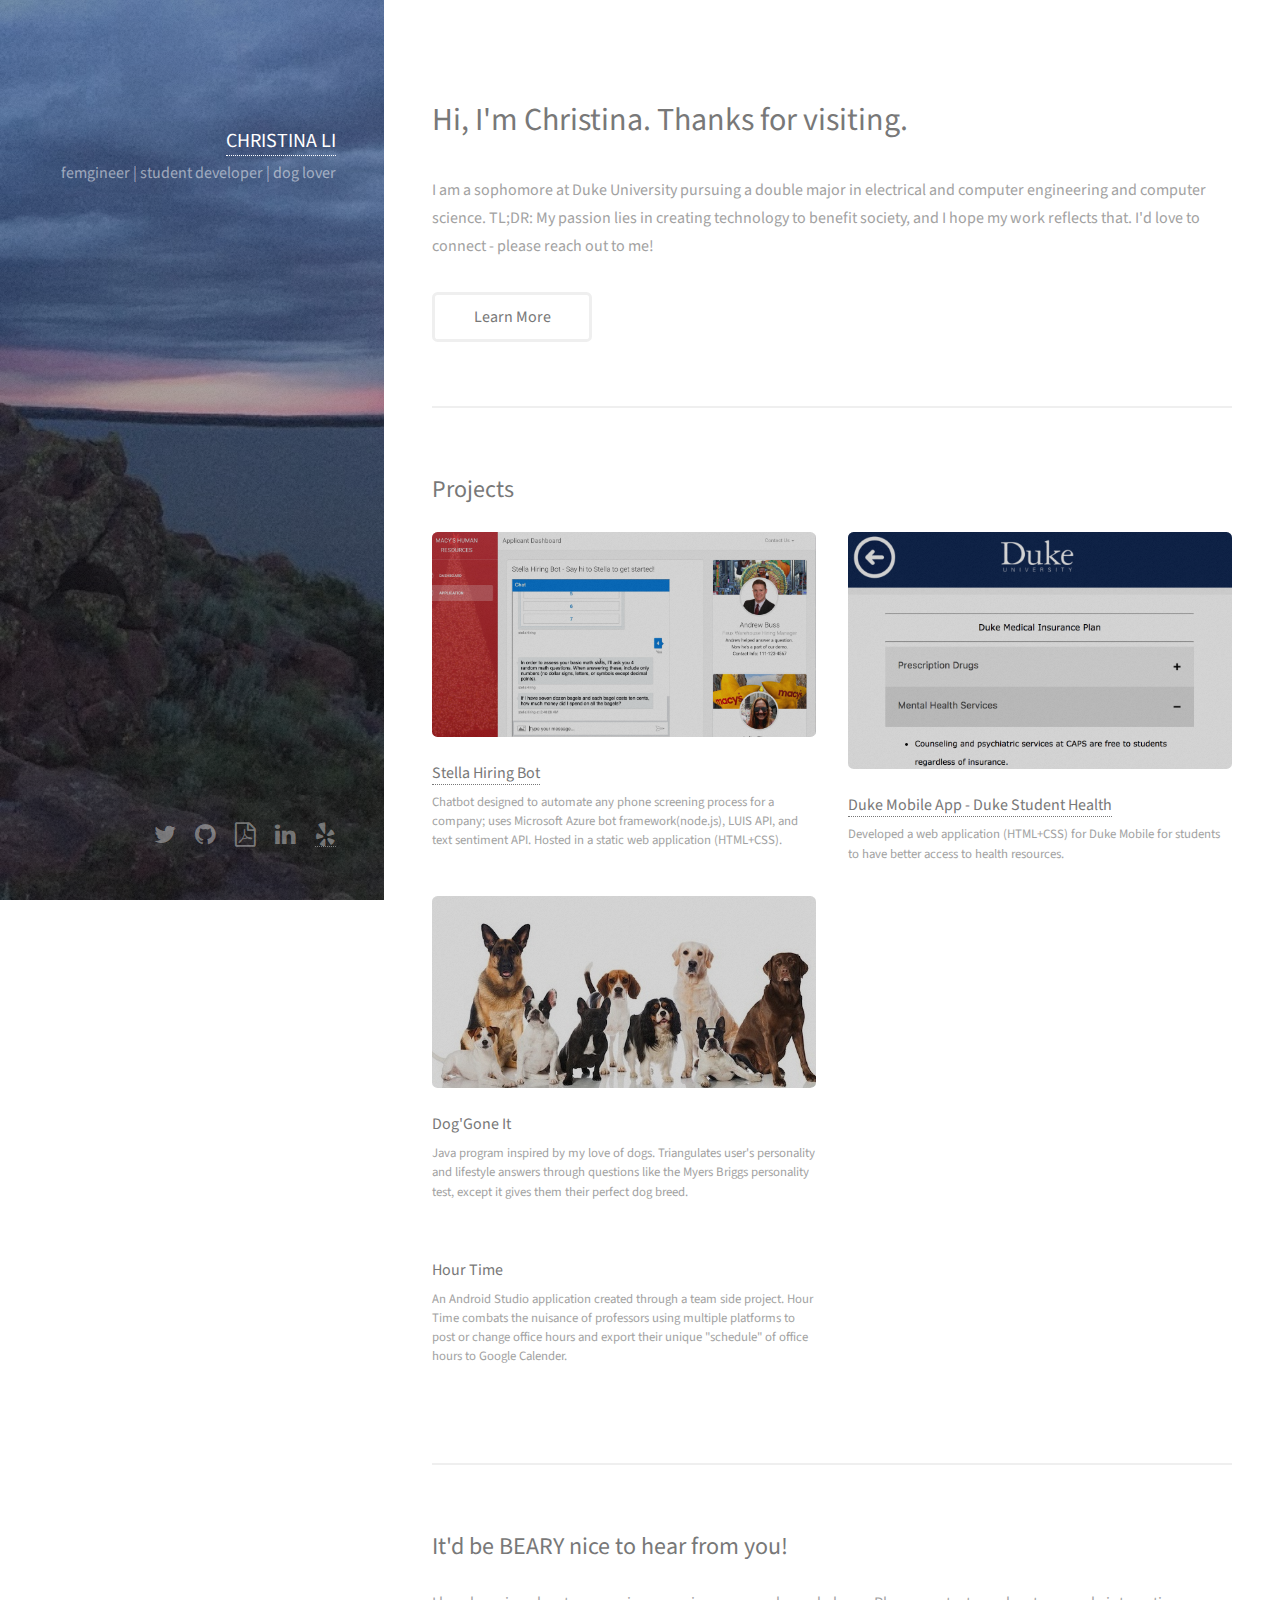
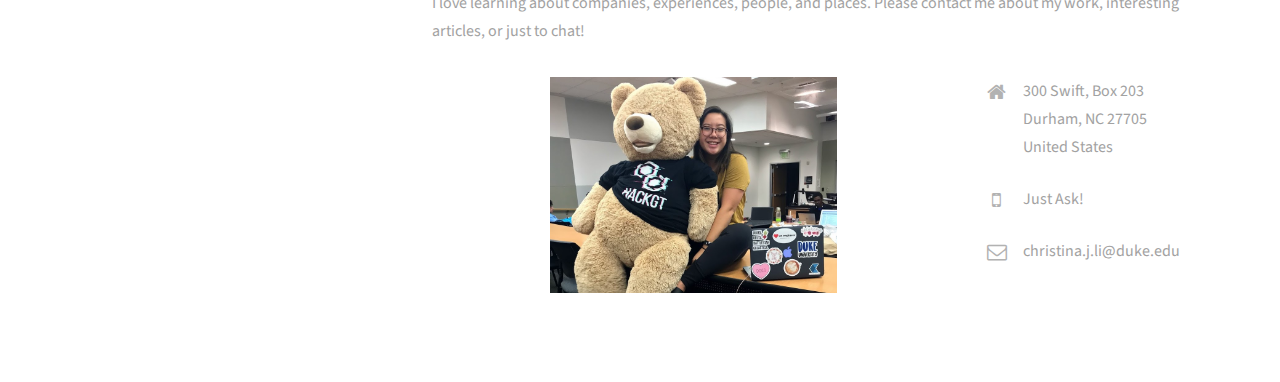
==== commit 1bb9bb51: "Update index.html" ====
--- a/index.html
+++ b/index.html
@@ -19,7 +19,7 @@
 			<header id="header">
 				<div class="inner">
 					<a href="#" class="image avatar"><img src="pic.jpg" alt="" /></a>
-					<h1><strong><a href ="index.html" class="button">CHRISTINA LI</a></strong></h1>
+					<h1><strong><a href ="index.html">CHRISTINA LI</a></strong></h1>
 					femgineer | student developer | dog lover
 				</div>
 			</header>
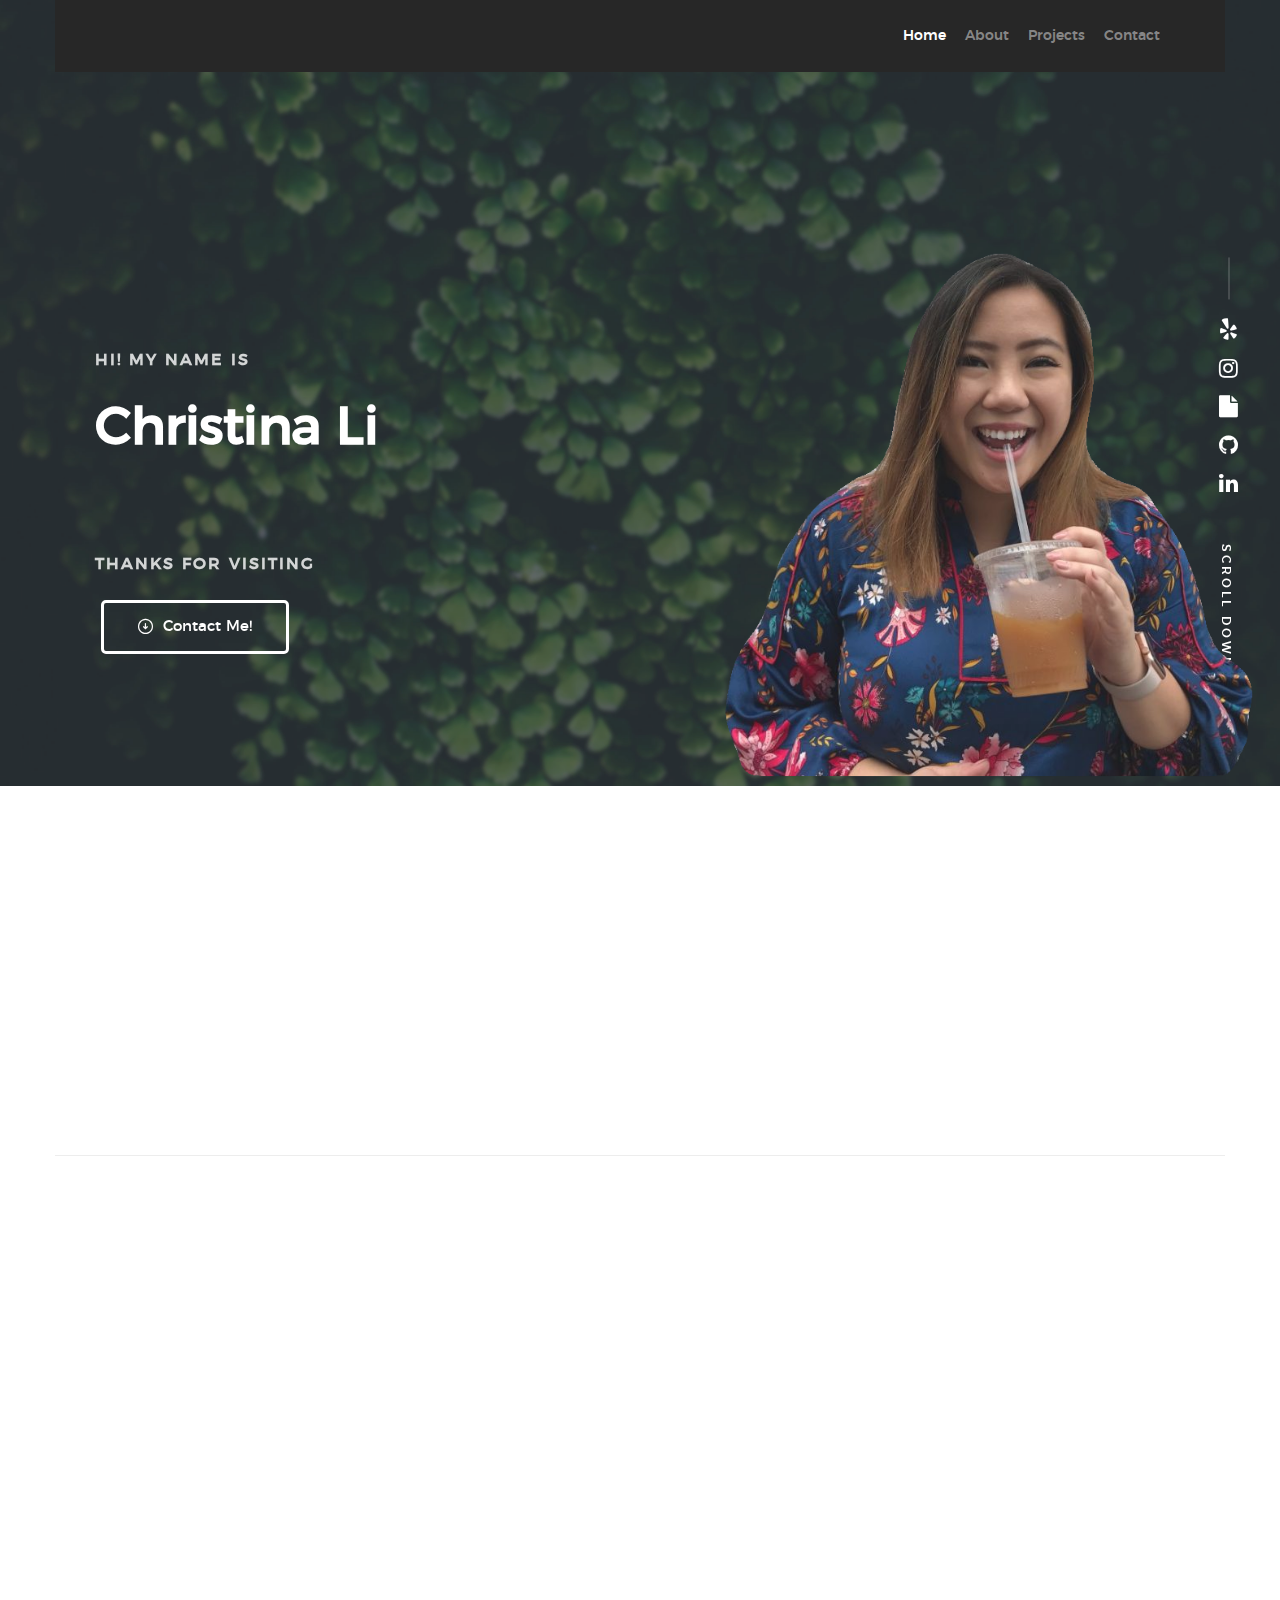
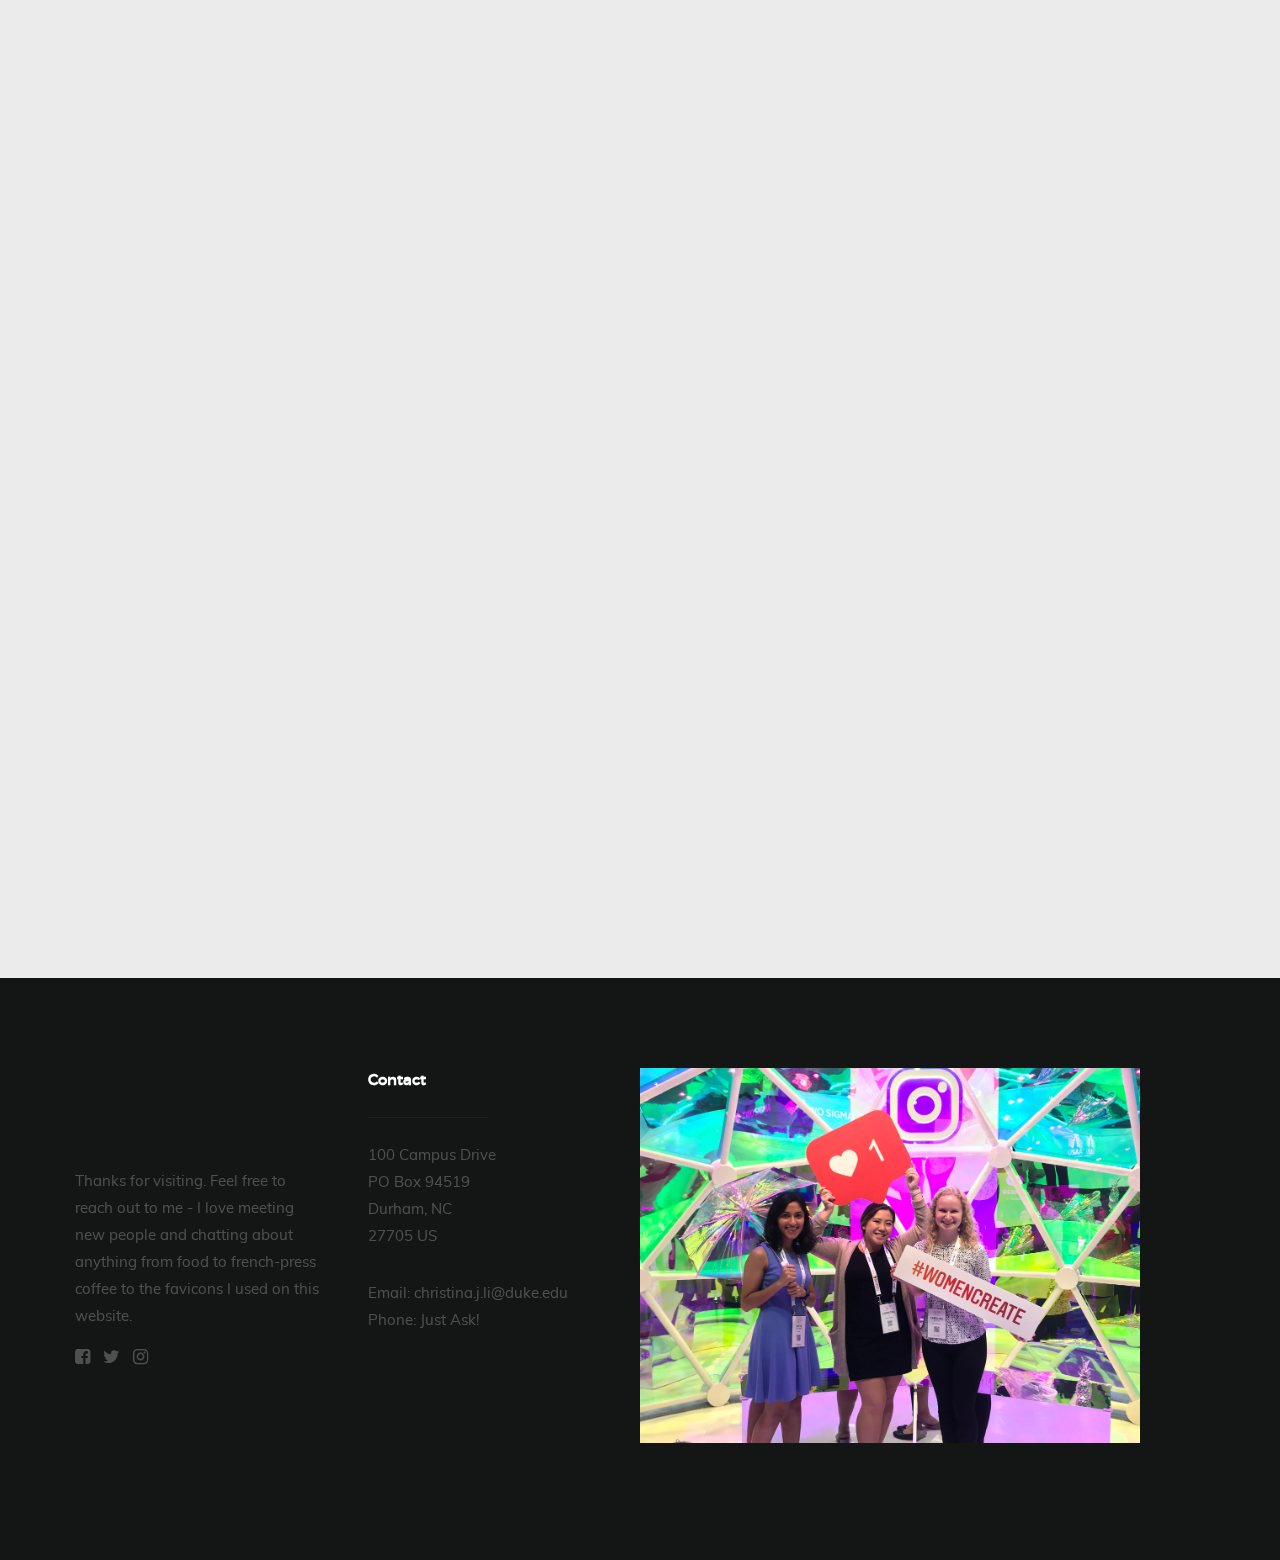
==== commit 3ed67441: "v2git add ." ====
--- a/index.html
+++ b/index.html
@@ -1,449 +1,494 @@
-<!DOCTYPE HTML>
+<!DOCTYPE html>
+<!--[if lt IE 9 ]><html class="no-js oldie" lang="en"> <![endif]-->
+<!--[if IE 9 ]><html class="no-js oldie ie9" lang="en"> <![endif]-->
+<!--[if (gte IE 9)|!(IE)]><!-->
+<html class="no-js" lang="en">
+<!--<![endif]-->
+
+<head>
+
+    <!--- basic page needs
+   ================================================== -->
+    <meta charset="utf-8">
+    <title>Christina Li</title>
+    <meta name="description" content="">
+    <meta name="author" content="">
+
+    <!-- mobile specific metas
+   ================================================== -->
+    <meta name="viewport" content="width=device-width, initial-scale=1">
+
+    <!-- CSS
+   ================================================== -->
+    <link rel="stylesheet" href="css/base.css">
+    <link rel="stylesheet" href="css/vendor.css">
+    <link rel="stylesheet" href="css/main.css">
+
+    <!-- script
+   ================================================== -->
+    <script src="js/modernizr.js"></script>
+    <script src="js/pace.min.js"></script>
+
+    <!-- favicons
+	================================================== -->
+    <link rel="shortcut icon" href="pup.png" type="image/x-icon">
+    <link rel="icon" href="pup.png" type="image/x-icon">
+
+</head>
+
+<body id="top">
+
+    <!-- header 
+   ================================================== -->
+   <header id="header" class="row">   
+
+   		<div class="header-logo">
+	        <a href="index.html">Christina Li</a>
+	    </div>
+
+	   	<nav id="header-nav-wrap">
+			<ul class="header-main-nav">
+				<li class="current"><a class="smoothscroll"  href="#home" title="home">Home</a></li>
+                <li><a class="smoothscroll"  href="#about" title="about">About</a></li>
+				<li><a class="smoothscroll"  href="#pricing" title="pricing">Projects</a></li>
+				<li><a class="smoothscroll"  href="#footer" title="footer">Contact</a></li>
+			</ul>
+		</nav>
+
+		<a class="header-menu-toggle" href="#"><span>Menu</span></a>    	
+   	
+   </header> <!-- /header -->
+
+
+   <!-- home
+   ================================================== -->
+   <section id="home" data-parallax="scroll" data-image-src="hero-bg.jpg" data-natural-width=3000 data-natural-height=2000>
+
+        <div class="overlay"></div>
+        <div class="home-content">        
+
+            <div class="row contents">                     
+                <div class="home-content-left">
+
+                    <h3 data-aos="fade-up">Hi! My name is</h3>
+
+                    <h1 data-aos="fade-up">
+                        Christina Li
+                    </h1>
+
+                    <h3 data-aos="fade-up">Thanks for visiting</h3>
+                    
+                    <div class="buttons" data-aos="fade-up">
+                        <a href="#footer" class="smoothscroll button stroke">
+                            <span class="icon-circle-down" aria-hidden="true"></span>
+                             Contact Me!
+                        </a>
+                    </div>                                         
+
+                </div>
+
+                <div class="home-image-right">
+                    <img src="images/me.png" 
+                        srcset="images/me.png 1x, images/me.png 2x"  
+                        data-aos="fade-up">
+                </div>
+            </div>
+
+        </div> <!-- end home-content -->
+
+        <ul class="home-social-list">
+            <li>
+                <a href="https://christinadawg.yelp.com/" target="_blank"><i class="fa fa-yelp"></i></a>
+            </li>
+            <li>
+                <a href="https://www.instagram.com/christinadawg" target="_blank"><i class="fa fa-instagram"></i></a>
+            </li>
+            <li>
+                <a href="Christina_Li_Resume.pdf" target="_blank"><i class="fa fa-file"></i></a>
+            </li>
+            <li>
+                <a href="https://www.github.com/christinali"><i class="fa fa-github"></i></a>
+            </li>
+                        <li>
+                <a href="www.linkedin.com/christinajli" target="_blank"><i class="fa fa-linkedin"></i></a>
+            </li>
+        </ul>
+        <!-- end home-social-list -->
+
+        <div class="home-scrolldown">
+            <a href="#about" class="scroll-icon smoothscroll">
+                <span>Scroll Down</span>
+                <i class="icon-arrow-right" aria-hidden="true"></i>
+            </a>
+        </div>
+
+    </section> <!-- end home -->  
+
+
+    <!-- about
+    ================================================== -->
+    <section id="about">
+
+        <div class="row about-intro">
+
+            <div class="col-four">
+                <h1 class="intro-header" data-aos="fade-up">About Me</h1>
+            </div>
+            <div class="col-eight">
+                <p class="lead" data-aos="fade-up">
+                   I'm an aspiring software engineer with a big heart  🤩 <br> I also go to Duke University, and I'm pursuing a double major in Electrical and Computer Engineering and Computer Science with a minor in Economics.
+                </p>
+            </div>                       
+            
+        </div>
+
+        <div class="row about-features">
+
+            <div class="features-list block-1-3 block-m-1-2 block-mob-full group">
+
+                <div class="bgrid feature" data-aos="fade-up">	
+
+                    <span class="icon"><i class="fa fa-code-fork"></i></span>            
+
+                    <div class="service-content">	
+
+                        <h3>Software</h3>
+
+                        <p>Through Duke's coursework, I learned many fundamentals about data structures, databases, theory, and software development. Outside the classroom, I learned about agile development, new languages, and teamwork. Ask me more about my full-stack development work!
+                        </p>
+                        
+                    </div> 	         	 
+
+                    </div> <!-- /bgrid -->
+
+                    <div class="bgrid feature" data-aos="fade-up">	
+
+                        <span class="icon"><i class="fa fa-cogs"></i></span>                          
+
+                    <div class="service-content">	
+                        <h3>Hardware </h3>  
+
+                        <p> I love building circuits, 3D printing, getting my hands dirty, and building prototypes. I'm currently interested in signals and systems, building bots with Arduinos, and exploring a Raspberry Pi I just got. Hit me up with any cool ideas!
+                        </p>
+
+                        
+                    </div>	                          
+
+                </div> <!-- /bgrid -->
+
+                <div class="bgrid feature" data-aos="fade-up">
+
+                    <span class="icon"><i class="fa fa-music"></i></span>		            
+
+                    <div class="service-content">
+                        <h3>Music</h3>
+
+                        <p>I started playing the violin in 6th grade through our public school program. Grateful for the scholarships to take private lessons then, I've studied solo and chamber music ever since, and I continue to do so at Duke! <br> Favorite ensemble: Mendelssohn octet in E flat, Favorite solo: Bruch Concerto in G Minor
+                        </p> 
+                            
+                    </div> 	            	               
+
+                </div> <!-- /bgrid -->
+
+                    <div class="bgrid feature" data-aos="fade-up">
+
+                        <span class="icon"><i class="fa fa-group"></i></span>	              
+
+                    <div class="service-content">
+                        <h3>Leadership</h3>
+
+                        <p> Currently I serve as class president on <a href = "https://sites.duke.edu/prattesg" target="_blank">Duke's Engineering Student Government</a> and Executive President for Duke's Premier Tech Society, <a href="http://dukecatalyst.co" target="_blank">Catalyst</a>. These organizations have taught me so much about leadership and giving back and growing a community that supports and encourages you to grow outside of the classroom!
+                        </p> 
+                        
+                    </div>                
+
+                    </div> <!-- /bgrid -->
+
+                <div class="bgrid feature" data-aos="fade-up">
+
+                    <span class="icon"><i class="fa fa-rocket"></i></span>	            
+
+                    <div class="service-content">	
+                        <h3>Breaking the Glass Ceiling</h3>
+
+                        <p>I'm very lucky to be involved with awesome organizations like Society of Women Engineers and Girls Engineering Change. They supported me and showed that I'm not alone. This year, I co-hosted a <a href="https://www.linkedin.com/feed/update/urn:li:activity:6474876331468345344/" target="_blank">web-dev workshop</a> for high school girls and organized a <a href="https://www.linkedin.com/in/christinajli/detail/treasury/position:1373839614/?entityUrn=urn%3Ali%3Afs_treasuryMedia%3A(ACoAAB6rsJIBHIUhQUCcLX0WRPnbXqxs1IdBgXE%2C1538937159179)&section=position%3A1373839614&treasuryCount=1" target="_blank">women's panel</a> for my Duke peers. Going to the <a href="https://ghc.anitab.org/">Grace Hopper Celebration</a> this year opened my eyes to the future, and I'm excited to be a part of that.
+                        </p>                            
+                    </div>	               
+
+                </div> <!-- /bgrid -->
+
+                <div class="bgrid feature" data-aos="fade-up">
+
+                    <span class="icon"><i class="fa fa-heart-o"></i></span>	   	           
+
+                    <div class="service-content">
+                        <h3>Dogs</h3>
+
+                        <p>I love dogs! I've volunteered at the <a href="https://www.dukechronicle.com/article/2018/03/want-to-see-some-puppies-this-duke-center-will-let-you">Duke Puppy Kindergarten</a> for over a year now, and I love helping train service dogs. I'm a wag walker, and I have a 10-year old Bichon Frise, Ruffles, at home. 
+                        </p> 
+                            
+                    </div>	               
+
+                </div> <!-- /bgrid -->
+
+            </div> <!-- end features-list -->
+
+        </div> <!-- end about-features -->
+
+        <div class="row about-how">
+          
+            <h1 class="intro-header" data-aos="fade-up">Work Experience</h1>           
+
+            <div class="about-how-content" data-aos="fade-up">
+                <div class="about-how-steps block-1-2 block-tab-full-group">
+
+                    <div class="bgrid step" data-item="">
+                        <h3>Software Engineering Intern</h3>
+                        <p> Summer 2019, Microsoft
+                        </p> 
+                    </div>
+
+                  
+                    <div class="bgrid step" data-item="">
+                        <h3>Explorer Intern</h3>
+                        <p>Summer 2018, Microsoft
+                        </p> 
+                    </div>
+                    
+                     <div class="bgrid step" data-item="">
+                        <h3>Engineering Intern</h3>
+                        <p>Summer 2017, techJOYnT
+                        </p> 
+                    </div>
+
+
+                    <div class="bgrid step" data-item="">
+                        <h3>Residential Assistant </h3>
+                        <p> Fall 2018 - Present
+                            <br>Duke University Housing and Residence Life
+                        </p> 
+                    </div>  
+                    <div class="bgrid step" data-item="">
+                        <h3>Undergraduate Teaching Assistant</h3>
+                        <p>Spring 2019, Duke University<br> CompSci 308: Advanced Software Design and Implementation
+                        </p> 
+                    </div>  
+                    <div class="bgrid step" data-item="">
+                        <h3>Library Circulation Clerk</h3>
+                        <p>Spring 2017 - Present<br> Ford Library at the Duke Fuqua School of Business
+                        </p> 
+                    </div> 
+                </div>           
+           </div> <!-- end about-how-content -->
+
+        </div> <!-- end about-how -->
+
 <!--
-	Strata by HTML5 UP
-	html5up.net | @ajlkn
-	Free for personal and commercial use under the CCA 3.0 license (html5up.net/license)
+        <div class="row about-bottom-image">
+
+           <img src="images/app-screens-1200.png" 
+                srcset="images/app-screens-600.png 600w, 
+                        images/app-screens-1200.png 1200w, 
+                        images/app-screens-2800.png 2800w" 
+                sizes="(max-width: 2800px) 100vw, 2800px"
+                alt="App Screenshots" data-aos="fade-up">
+
+        </div>   end about-bottom-image        
 -->
-<html>
-	<head>
-		<title>Christina J Li</title>
-		<meta charset="utf-8" />
-		<meta name="viewport" content="width=device-width, initial-scale=1" />
-		<!--[if lte IE 8]><script src="assets/js/ie/html5shiv.js"></script><![endif]-->
-		<link rel="stylesheet" href="assets/css/main.css" />
-		<!--[if lte IE 8]><link rel="stylesheet" href="assets/css/ie8.css" /><![endif]-->
-	</head>
-	<body id="top">
-
-		<!-- Header -->
-			<header id="header">
-				<div class="inner">
-					<a href="#" class="image avatar"><img src="pic.jpg" alt="" /></a>
-					<h1><strong><a href ="index.html">CHRISTINA LI</a></strong></h1>
-					femgineer | student developer | dog lover
-				</div>
-			</header>
-
-		<!-- Main -->
-			<div id="main">
-
-				<!-- One -->
-					<section id="one">
-						<header class="major">
-							<h2>Hi, I'm Christina. Thanks for visiting. </h2>
-						</header>
-						<p>I am a sophomore at Duke University pursuing a double major in electrical and computer engineering and computer science. TL;DR: My passion lies in creating technology to benefit society, and I hope my work reflects that. I'd love to connect - please reach out to me!</p>
-						<ul class="actions">
-							<li><a href="about.html" class="button">Learn More</a></li>
-						</ul>
-					</section>
-
-				<!-- Two -->
-					<section id="two">
-						<h2>Projects</h2>
-						<div class="row">
-							<article class="6u 12u$(xsmall) work-item">
-								<a href="stella.jpg" class="image fit thumb"><img src="stella.png" alt="" /></a>
-								<h3><a href=https://devpost.com/software/stella-hiring>Stella Hiring Bot</a></h3>
-								<p>Chatbot designed to automate any phone screening process for a company; uses Microsoft Azure bot framework(node.js), LUIS API, and text sentiment API. Hosted in a static web application (HTML+CSS).
-								</p>
-							</article>
-							<article class="6u 12u$(xsmall) work-item">
-								<a href="images/fulls/03.jpg" class="image fit thumb"><img src="ss2.png" alt="" /></a>
-								<h3><a href="https://studenthealthapp.studentaffairs.duke.edu">Duke Mobile App - Duke Student Health</a></h3>
-								<p>Developed a web application (HTML+CSS) for Duke Mobile for students to have better access to health resources. </p>
-							</article>
-							<article class="6u$ 12u$(xsmall) work-item">
-								<a href="dogs.jpg" class="image fit thumb"><img src="dogs.jpg" alt="" /></a>
-								<h3>Dog'Gone It</h3>
-								<p>Java program inspired by my love of dogs. Triangulates user's personality and lifestyle answers through questions like the Myers Briggs personality test, except it gives them their perfect dog breed.</p>
-							</article>
-							<article class="6u 12u$(xsmall) work-item">
-								<a href="images/fulls/03.jpg" class="image fit thumb"><img src="" alt="" /></a>
-								<h3>Hour Time</h3>
-								<p>An Android Studio application created through a team side project. Hour Time combats the nuisance of professors using multiple platforms to post or change office hours and export their unique "schedule" of office hours to Google Calender.</p>
-							</article>
-						</div>
-					</section>
-
-				<!-- Three -->
-					<section id="three">
-						<h2>It'd be BEARY nice to hear from you!</h2>
-						<p>I love learning about companies, experiences, people, and places. Please contact me about my work, interesting articles, or just to chat! </p>
-						<div class="row">
-							<div class="8u 12u$(small)">
-								<form method="post" action="#">
-									<div class="row uniform 50%">
-										<center><img src="bear.jpg" alt="" height=55% width=55%/></center>
-									</div>
-								</form>
-							</div>
-							<div class="4u$ 12u$(small)">
-								<ul class="labeled-icons">
-									<li>
-										<h3 class="icon fa-home"><span class="label">Address</span></h3>
-										300 Swift, Box 203<br />
-										Durham, NC 27705<br />
-										United States
-									</li>
-									<li>
-										<h3 class="icon fa-mobile"><span class="label">Phone</span></h3>
-										Just Ask!
-									</li>
-									<li>
-										<h3 class="icon fa-envelope-o"><span class="label">Email</span></h3>
-										christina.j.li@duke.edu
-									</li>
-
-								</ul>
-							</div>
-						</div>
-					</section>
-
-				<!-- Four -->
-				<!--
-					<section id="four">
-						<h2>Elements</h2>
-
-						<section>
-							<h4>Text</h4>
-							<p>This is <b>bold</b> and this is <strong>strong</strong>. This is <i>italic</i> and this is <em>emphasized</em>.
-							This is <sup>superscript</sup> text and this is <sub>subscript</sub> text.
-							This is <u>underlined</u> and this is code: <code>for (;;) { ... }</code>. Finally, <a href="#">this is a link</a>.</p>
-							<hr />
-							<header>
-								<h4>Heading with a Subtitle</h4>
-								<p>Lorem ipsum dolor sit amet nullam id egestas urna aliquam</p>
-							</header>
-							<p>Nunc lacinia ante nunc ac lobortis. Interdum adipiscing gravida odio porttitor sem non mi integer non faucibus ornare mi ut ante amet placerat aliquet. Volutpat eu sed ante lacinia sapien lorem accumsan varius montes viverra nibh in adipiscing blandit tempus accumsan.</p>
-							<header>
-								<h5>Heading with a Subtitle</h5>
-								<p>Lorem ipsum dolor sit amet nullam id egestas urna aliquam</p>
-							</header>
-							<p>Nunc lacinia ante nunc ac lobortis. Interdum adipiscing gravida odio porttitor sem non mi integer non faucibus ornare mi ut ante amet placerat aliquet. Volutpat eu sed ante lacinia sapien lorem accumsan varius montes viverra nibh in adipiscing blandit tempus accumsan.</p>
-							<hr />
-							<h2>Heading Level 2</h2>
-							<h3>Heading Level 3</h3>
-							<h4>Heading Level 4</h4>
-							<h5>Heading Level 5</h5>
-							<h6>Heading Level 6</h6>
-							<hr />
-							<h5>Blockquote</h5>
-							<blockquote>Fringilla nisl. Donec accumsan interdum nisi, quis tincidunt felis sagittis eget tempus euismod. Vestibulum ante ipsum primis in faucibus vestibulum. Blandit adipiscing eu felis iaculis volutpat ac adipiscing accumsan faucibus. Vestibulum ante ipsum primis in faucibus lorem ipsum dolor sit amet nullam adipiscing eu felis.</blockquote>
-							<h5>Preformatted</h5>
-							<pre><code>i = 0;
-
-while (!deck.isInOrder()) {
-print 'Iteration ' + i;
-deck.shuffle();
-i++;
-}
-
-print 'It took ' + i + ' iterations to sort the deck.';</code></pre>
-						</section>
-
-						<section>
-							<h4>Lists</h4>
-							<div class="row">
-								<div class="6u 12u$(xsmall)">
-									<h5>Unordered</h5>
-									<ul>
-										<li>Dolor pulvinar etiam magna etiam.</li>
-										<li>Sagittis adipiscing lorem eleifend.</li>
-										<li>Felis enim feugiat dolore viverra.</li>
-									</ul>
-									<h5>Alternate</h5>
-									<ul class="alt">
-										<li>Dolor pulvinar etiam magna etiam.</li>
-										<li>Sagittis adipiscing lorem eleifend.</li>
-										<li>Felis enim feugiat dolore viverra.</li>
-									</ul>
-								</div>
-								<div class="6u$ 12u$(xsmall)">
-									<h5>Ordered</h5>
-									<ol>
-										<li>Dolor pulvinar etiam magna etiam.</li>
-										<li>Etiam vel felis at lorem sed viverra.</li>
-										<li>Felis enim feugiat dolore viverra.</li>
-										<li>Dolor pulvinar etiam magna etiam.</li>
-										<li>Etiam vel felis at lorem sed viverra.</li>
-										<li>Felis enim feugiat dolore viverra.</li>
-									</ol>
-									<h5>Icons</h5>
-									<ul class="icons">
-										<li><a href="#" class="icon fa-twitter"><span class="label">Twitter</span></a></li>
-										<li><a href="#" class="icon fa-facebook"><span class="label">Facebook</span></a></li>
-										<li><a href="#" class="icon fa-instagram"><span class="label">Instagram</span></a></li>
-										<li><a href="#" class="icon fa-github"><span class="label">Github</span></a></li>
-										<li><a href="#" class="icon fa-dribbble"><span class="label">Dribbble</span></a></li>
-										<li><a href="#" class="icon fa-tumblr"><span class="label">Tumblr</span></a></li>
-									</ul>
-								</div>
-							</div>
-							<h5>Actions</h5>
-							<ul class="actions">
-								<li><a href="#" class="button special">Default</a></li>
-								<li><a href="#" class="button">Default</a></li>
-							</ul>
-							<ul class="actions small">
-								<li><a href="#" class="button special small">Small</a></li>
-								<li><a href="#" class="button small">Small</a></li>
-							</ul>
-							<div class="row">
-								<div class="6u 12u$(small)">
-									<ul class="actions vertical">
-										<li><a href="#" class="button special">Default</a></li>
-										<li><a href="#" class="button">Default</a></li>
-									</ul>
-								</div>
-								<div class="6u$ 12u$(small)">
-									<ul class="actions vertical small">
-										<li><a href="#" class="button special small">Small</a></li>
-										<li><a href="#" class="button small">Small</a></li>
-									</ul>
-								</div>
-								<div class="6u 12u$(small)">
-									<ul class="actions vertical">
-										<li><a href="#" class="button special fit">Default</a></li>
-										<li><a href="#" class="button fit">Default</a></li>
-									</ul>
-								</div>
-								<div class="6u$ 12u$(small)">
-									<ul class="actions vertical small">
-										<li><a href="#" class="button special small fit">Small</a></li>
-										<li><a href="#" class="button small fit">Small</a></li>
-									</ul>
-								</div>
-							</div>
-						</section>
-
-						<section>
-							<h4>Table</h4>
-							<h5>Default</h5>
-							<div class="table-wrapper">
-								<table>
-									<thead>
-										<tr>
-											<th>Name</th>
-											<th>Description</th>
-											<th>Price</th>
-										</tr>
-									</thead>
-									<tbody>
-										<tr>
-											<td>Item One</td>
-											<td>Ante turpis integer aliquet porttitor.</td>
-											<td>29.99</td>
-										</tr>
-										<tr>
-											<td>Item Two</td>
-											<td>Vis ac commodo adipiscing arcu aliquet.</td>
-											<td>19.99</td>
-										</tr>
-										<tr>
-											<td>Item Three</td>
-											<td> Morbi faucibus arcu accumsan lorem.</td>
-											<td>29.99</td>
-										</tr>
-										<tr>
-											<td>Item Four</td>
-											<td>Vitae integer tempus condimentum.</td>
-											<td>19.99</td>
-										</tr>
-										<tr>
-											<td>Item Five</td>
-											<td>Ante turpis integer aliquet porttitor.</td>
-											<td>29.99</td>
-										</tr>
-									</tbody>
-									<tfoot>
-										<tr>
-											<td colspan="2"></td>
-											<td>100.00</td>
-										</tr>
-									</tfoot>
-								</table>
-							</div>
-
-							<h5>Alternate</h5>
-							<div class="table-wrapper">
-								<table class="alt">
-									<thead>
-										<tr>
-											<th>Name</th>
-											<th>Description</th>
-											<th>Price</th>
-										</tr>
-									</thead>
-									<tbody>
-										<tr>
-											<td>Item One</td>
-											<td>Ante turpis integer aliquet porttitor.</td>
-											<td>29.99</td>
-										</tr>
-										<tr>
-											<td>Item Two</td>
-											<td>Vis ac commodo adipiscing arcu aliquet.</td>
-											<td>19.99</td>
-										</tr>
-										<tr>
-											<td>Item Three</td>
-											<td> Morbi faucibus arcu accumsan lorem.</td>
-											<td>29.99</td>
-										</tr>
-										<tr>
-											<td>Item Four</td>
-											<td>Vitae integer tempus condimentum.</td>
-											<td>19.99</td>
-										</tr>
-										<tr>
-											<td>Item Five</td>
-											<td>Ante turpis integer aliquet porttitor.</td>
-											<td>29.99</td>
-										</tr>
-									</tbody>
-									<tfoot>
-										<tr>
-											<td colspan="2"></td>
-											<td>100.00</td>
-										</tr>
-									</tfoot>
-								</table>
-							</div>
-						</section>
-
-						<section>
-							<h4>Buttons</h4>
-							<ul class="actions">
-								<li><a href="#" class="button special">Special</a></li>
-								<li><a href="#" class="button">Default</a></li>
-							</ul>
-							<ul class="actions">
-								<li><a href="#" class="button big">Big</a></li>
-								<li><a href="#" class="button">Default</a></li>
-								<li><a href="#" class="button small">Small</a></li>
-							</ul>
-							<ul class="actions fit">
-								<li><a href="#" class="button special fit">Fit</a></li>
-								<li><a href="#" class="button fit">Fit</a></li>
-							</ul>
-							<ul class="actions fit small">
-								<li><a href="#" class="button special fit small">Fit + Small</a></li>
-								<li><a href="#" class="button fit small">Fit + Small</a></li>
-							</ul>
-							<ul class="actions">
-								<li><a href="#" class="button special icon fa-download">Icon</a></li>
-								<li><a href="#" class="button icon fa-download">Icon</a></li>
-							</ul>
-							<ul class="actions">
-								<li><span class="button special disabled">Special</span></li>
-								<li><span class="button disabled">Default</span></li>
-							</ul>
-						</section>
-
-						<section>
-							<h4>Form</h4>
-							<form method="post" action="#">
-								<div class="row uniform 50%">
-									<div class="6u 12u$(xsmall)">
-										<input type="text" name="demo-name" id="demo-name" value="" placeholder="Name" />
-									</div>
-									<div class="6u$ 12u$(xsmall)">
-										<input type="email" name="demo-email" id="demo-email" value="" placeholder="Email" />
-									</div>
-									<div class="12u$">
-										<div class="select-wrapper">
-											<select name="demo-category" id="demo-category">
-												<option value="">- Category -</option>
-												<option value="1">Manufacturing</option>
-												<option value="1">Shipping</option>
-												<option value="1">Administration</option>
-												<option value="1">Human Resources</option>
-											</select>
-										</div>
-									</div>
-									<div class="4u 12u$(small)">
-										<input type="radio" id="demo-priority-low" name="demo-priority" checked>
-										<label for="demo-priority-low">Low Priority</label>
-									</div>
-									<div class="4u 12u$(small)">
-										<input type="radio" id="demo-priority-normal" name="demo-priority">
-										<label for="demo-priority-normal">Normal Priority</label>
-									</div>
-									<div class="4u$ 12u(small)">
-										<input type="radio" id="demo-priority-high" name="demo-priority">
-										<label for="demo-priority-high">High Priority</label>
-									</div>
-									<div class="6u 12u$(small)">
-										<input type="checkbox" id="demo-copy" name="demo-copy">
-										<label for="demo-copy">Email me a copy of this message</label>
-									</div>
-									<div class="6u$ 12u$(small)">
-										<input type="checkbox" id="demo-human" name="demo-human" checked>
-										<label for="demo-human">I am a human and not a robot</label>
-									</div>
-									<div class="12u$">
-										<textarea name="demo-message" id="demo-message" placeholder="Enter your message" rows="6"></textarea>
-									</div>
-									<div class="12u$">
-										<ul class="actions">
-											<li><input type="submit" value="Send Message" class="special" /></li>
-											<li><input type="reset" value="Reset" /></li>
-										</ul>
-									</div>
-								</div>
-							</form>
-						</section>
-
-						<section>
-							<h4>Image</h4>
-							<h5>Fit</h5>
-							<div class="box alt">
-								<div class="row 50% uniform">
-									<div class="12u$"><span class="image fit"><img src="images/fulls/05.jpg" alt="" /></span></div>
-									<div class="4u"><span class="image fit"><img src="images/thumbs/01.jpg" alt="" /></span></div>
-									<div class="4u"><span class="image fit"><img src="images/thumbs/02.jpg" alt="" /></span></div>
-									<div class="4u$"><span class="image fit"><img src="images/thumbs/03.jpg" alt="" /></span></div>
-									<div class="4u"><span class="image fit"><img src="images/thumbs/04.jpg" alt="" /></span></div>
-									<div class="4u"><span class="image fit"><img src="images/thumbs/05.jpg" alt="" /></span></div>
-									<div class="4u$"><span class="image fit"><img src="images/thumbs/06.jpg" alt="" /></span></div>
-									<div class="4u"><span class="image fit"><img src="images/thumbs/03.jpg" alt="" /></span></div>
-									<div class="4u"><span class="image fit"><img src="images/thumbs/02.jpg" alt="" /></span></div>
-									<div class="4u$"><span class="image fit"><img src="images/thumbs/01.jpg" alt="" /></span></div>
-								</div>
-							</div>
-							<h5>Left &amp; Right</h5>
-							<p><span class="image left"><img src="images/avatar.jpg" alt="" /></span>Fringilla nisl. Donec accumsan interdum nisi, quis tincidunt felis sagittis eget. tempus euismod. Vestibulum ante ipsum primis in faucibus vestibulum. Blandit adipiscing eu felis iaculis volutpat ac adipiscing accumsan eu faucibus. Integer ac pellentesque praesent tincidunt felis sagittis eget. tempus euismod. Vestibulum ante ipsum primis in faucibus vestibulum. Blandit adipiscing eu felis iaculis volutpat ac adipiscing accumsan eu faucibus. Integer ac pellentesque praesent. Donec accumsan interdum nisi, quis tincidunt felis sagittis eget. tempus euismod. Vestibulum ante ipsum primis in faucibus vestibulum. Blandit adipiscing eu felis iaculis volutpat ac adipiscing accumsan eu faucibus. Integer ac pellentesque praesent tincidunt felis sagittis eget. tempus euismod. Vestibulum ante ipsum primis in faucibus vestibulum. Blandit adipiscing eu felis iaculis volutpat ac adipiscing accumsan eu faucibus. Integer ac pellentesque praesent.</p>
-							<p><span class="image right"><img src="images/avatar.jpg" alt="" /></span>Fringilla nisl. Donec accumsan interdum nisi, quis tincidunt felis sagittis eget. tempus euismod. Vestibulum ante ipsum primis in faucibus vestibulum. Blandit adipiscing eu felis iaculis volutpat ac adipiscing accumsan eu faucibus. Integer ac pellentesque praesent tincidunt felis sagittis eget. tempus euismod. Vestibulum ante ipsum primis in faucibus vestibulum. Blandit adipiscing eu felis iaculis volutpat ac adipiscing accumsan eu faucibus. Integer ac pellentesque praesent. Donec accumsan interdum nisi, quis tincidunt felis sagittis eget. tempus euismod. Vestibulum ante ipsum primis in faucibus vestibulum. Blandit adipiscing eu felis iaculis volutpat ac adipiscing accumsan eu faucibus. Integer ac pellentesque praesent tincidunt felis sagittis eget. tempus euismod. Vestibulum ante ipsum primis in faucibus vestibulum. Blandit adipiscing eu felis iaculis volutpat ac adipiscing accumsan eu faucibus. Integer ac pellentesque praesent.</p>
-						</section>
-
-					</section>
-				-->
-
-			</div>
-
-		<!-- Footer -->
-			<footer id="footer">
-				<div class="inner">
-					<ul class="icons">
-						<li><a href="https://twitter.com/_christinadawg"target="_blank" class="icon fa-twitter"><span class="label">Twitter</span></a></li>
-						<li><a href="https://github.com/christinali" target="_blank"class="icon fa-github"><span class="label">Github</span></a></li>
-						<li><a href="Grace%20Hopper%20Resume.pdf" target="_blank"class="icon fa-file-pdf-o"><span class="label">Dribbble</span></a></li>
-						<li><a href="https://linkedin.com/in/christinajli" target="_blank"class="icon fa-linkedin" height =80% width=80%><span class="label">LinkedIn</span></a></li>
-						<li><a href="https://christinadawg.yelp.com" target="_blank"<i style="font-size:24px" class="fa">&#xf1e9;</i></a></li>
-						
-						
-					</ul>
-				</div>
-			</footer>
-
-		<!-- Scripts -->
-			<script src="assets/js/jquery.min.js"></script>
-			<script src="assets/js/jquery.poptrox.min.js"></script>
-			<script src="assets/js/skel.min.js"></script>
-			<script src="assets/js/util.js"></script>
-			<!--[if lte IE 8]><script src="assets/js/ie/respond.min.js"></script><![endif]-->
-			<script src="assets/js/main.js"></script>
-
-	</body>
-</html>
+        
+    </section> <!-- end about -->  
+   
+
+   <!-- pricing
+    ================================================== -->
+    <section id="pricing">
+        <div class="row pricing-content">
+
+            <div class="col-four pricing-intro">
+                <h1 class="intro-header" data-aos="fade-up">Personal Projects </h1>
+
+                <p data-aos="fade-up"> Before my Junior Fall, I never had a class that allowed me to build anything from the ground up. Since sophomore year, I've found a love for hackathons and working with incredible, inspiring teammates to build solutions from scratch, while learning new technologies on the way. Feel free to ask me about anything! 
+                </p>
+            </div>
+
+            <div class="col-eight pricing-table">
+                <div class="row">
+<div id="testimonial-slider"  data-aos="fade-up">
+
+                <div class="slides owl-carousel">
+                    <div class="col-six plan-wrap">
+                        <div class="plan-block" data-aos="fade-up"> 
+
+                            <div class="plan-top-part">
+                                <h3 class="plan-block-title">Pocket Pills</h3>
+                                A cross-platform mobile app designed to remind you to take your pills. Snap a shot of your perscription bottle, and get text message reminders however frequently you need your pills. Worked both front-end and backend in a team of 4, integrating the Twilio service into a node.js server!
+                            </div>
+
+                            <div class="plan-bottom-part">
+                                <ul class="plan-block-features">
+                                    <li><span>Top 10</span> MedHacks 2018</li>	                  
+                                    <li><span>Tech Stack</span> React Native, node.js, Google Cloud Vision, OCR</li>		                  
+                                </ul>
+
+                                <a class="button button-primary large" href="https://devpost.com/software/pocket-pills">View Here</a>
+                                
+                            </div>  
+                        
+                    </div> <!-- end plan-wrap -->
+                    </div>
+                    <div class="col-six plan-wrap">
+                        <div class="plan-block primary" data-aos="fade-up">
+
+                            <div class="plan-top-part">
+                                <h3 class="plan-block-title">Microsoft Envision</h3>
+                                A two pronged tool to ease the transition to corporate life. Individually developed a full-stack chat service employing Microsoft Language Understanding Intelligence Services to give a colloquial way to learn about the company. Worked on a team of 3 for twelve weeks.
+                            </div>
+
+                            <div class="plan-bottom-part">
+                                <ul class="plan-block-features">
+                                    <li><span>Summer 2018</span> Internship Project</li>                  	                  
+                                    <li><span>Tech Stack</span> React Native, node.js, Azure CosmosDB, Azure/LUIS Web Bot Services</li>
+                                </ul>
+
+                                <a class="button button-primary large" href="https://www.linkedin.com/in/christinajli/">Ask Me More! <br>(Internal Tool)</a>
+                            </div>
+
+                        </div>
+                    </div> <!-- end plan-wrap -->
+                                        <div class="col-six plan-wrap">
+                        <div class="plan-block" data-aos="fade-up"> 
+
+                            <div class="plan-top-part">
+                                <h3 class="plan-block-title">Stella Hiring</h3>
+                                Automating Macy's Phone Screening Service by compiling information on candidates such as availability, skillset, and a recommendation tool. Candidate and Hiring Manager web platforms stored in a SQL database. Worked as a full-stack web developer on a team of four.
+                            </div>
+
+                            <div class="plan-bottom-part">
+                                <ul class="plan-block-features">
+                                    <li><span>Winner</span> HackGT Macy's Tech Challenge</li>	                  
+                                    <li><span>Tech Stack</span> HTML+CSS, Microsoft ChatBot services, node.js, SQL </li>		                  
+                                </ul>
+
+                                <a class="button button-primary large" href="https://devpost.com/software/stella-hiring">View Here</a>
+                                
+                            </div>  
+                        
+                    </div> <!-- end plan-wrap -->
+                    </div>
+                                        <div class="col-six plan-wrap">
+                        <div class="plan-block primary" data-aos="fade-up">
+
+                            <div class="plan-top-part">
+                                <h3 class="plan-block-title">Dog'Gone It</h3>
+                                Think Myers-Briggs, but gives you your perfect dog type! First created when I was in high school with a long-ass decision tree, but now revamped to include more complex data structures and JavaFX (thanks CS 308).
+                            </div>
+
+                            <div class="plan-bottom-part">
+                                <ul class="plan-block-features">	                  
+                                    <li><span>Tech Stack</span> Java, JavaFX (in progress)</li>		                  
+                                </ul>
+
+                                <a class="button button-primary large" href="">Ask Me More!</a>
+                            </div>
+
+                        </div>
+                    </div> <!-- end plan-wrap -->
+
+                </div>    
+    </div>    
+                    </div>    
+            </div> <!-- end pricing-table -->
+
+        </div> <!-- end pricing-content -->
+    </section> <!-- end pricing -->
+    
+
+    <!-- footer
+    ================================================== -->
+    <footer>
+        <section id="footer">
+        <div class="footer-main">
+            <div class="row">  
+
+                <div class="col-three md-1-3 tab-full footer-info">            
+
+                    <div class="footer-logo"></div>
+
+                    <p>
+                    Thanks for visiting. Feel free to reach out to me - I love meeting new people and chatting about anything from food to french-press coffee to the favicons I used on this website. 
+                    </p>
+
+                    <ul class="footer-social-list">
+                        <li>
+                            <a href="https://facebook.com/chritinadawg" target="_blank"><i class="fa fa-facebook-square"></i></a>
+                        </li>
+                        <li>
+                            <a href="https://twitter.com/_christinadawg" target="_blank"><i class="fa fa-twitter"></i></a>
+                        </li>
+                        <li>
+                            <a href="https://instagram.com/christinadawg" target="_blank"><i class="fa fa-instagram"></i></a>
+                        </li>
+                    </ul>
+                    
+                    
+                </div> <!-- end footer-info -->
+
+                <div class="col-three md-1-3 tab-1-2 mob-full footer-contact">
+
+                    <h4>Contact</h4>
+
+                    <p>
+                    100 Campus Drive<br>
+                    PO Box 94519<br>
+                    Durham, NC<br>
+                    27705 US<br>		        
+                    </p>
+
+                    <p>
+                    Email: christina.j.li@duke.edu <br>
+                    Phone: Just Ask! 
+                    </p>                    
+                </div> <!-- end footer-contact -->      
+     <img src ="images/IMG_6749.jpg" height=200 width=500>
+                
+                
+            </div> <!-- /row -->
+        </div> <!-- end footer-main -->
+<div class="col-four md-1-2 tab-full footer-subscribe">
+    
+            </div>
+
+      <div class="footer-bottom">
+
+      	<div class="row">
+
+      		<div class="col-twelve">
+	      		<div class="copyright">
+		         	<!--<span>© Copyright Christina Li 2018.</span> */
+		         	<!--<span>Design by <a href="http://www.styleshout.com/">styleshout</a></span>		         	-->
+		         </div>
+
+		         <div id="go-top">
+		            <a class="smoothscroll" title="Back to Top" href="#top"><i class="icon-arrow-up"></i></a>
+		         </div>         
+	      	</div>
+
+      	</div> <!-- end footer-bottom -->     	
+
+      </div>
+</section>
+    </footer>
+
+    <div id="preloader"> 
+    	<div id="loader"></div>
+    </div>  
+
+    <!-- Java Script
+    ================================================== -->
+    <script src="js/jquery-2.1.3.min.js"></script>
+    <script src="js/plugins.js"></script>
+    <script src="js/main.js"></script>
+
+</body>
+
+</html>--- a/css/base.css
+++ b/css/base.css
@@ -0,0 +1,896 @@
+/* =================================================================== 
+ *
+ *  Dazzle v1.0 Base Stylesheet
+ *  04-27-2017
+ *  ------------------------------------------------------------------
+ *
+ *  TOC:
+ *  01. reset 
+ *  02. basic/base setup styles
+ *  03. grid
+ *  04. block grids
+ *  05. MISC
+ *
+ * =================================================================== */
+
+
+/* ===================================================================
+ *  01. reset  
+ *  normalize.css v5.0.0 | MIT License | 
+ *  github.com/necolas/normalize.css
+ *
+ * ------------------------------------------------------------------- */
+
+html {
+  font-family: sans-serif;
+  line-height: 1.15;
+  -ms-text-size-adjust: 100%;
+  -webkit-text-size-adjust: 100%;
+}
+
+body {
+  margin: 0;
+}
+
+article,
+aside,
+footer,
+header,
+nav,
+section {
+  display: block;
+}
+
+h1 {
+  font-size: 2em;
+  margin: 0.67em 0;
+}
+
+figcaption,
+figure,
+main {
+  display: block;
+}
+
+figure {
+  margin: 1em 40px;
+}
+
+hr {
+  box-sizing: content-box;
+  height: 0;
+  overflow: visible;
+}
+
+pre {
+  font-family: monospace, monospace;
+  font-size: 1em;
+}
+
+a {
+  background-color: transparent;
+  -webkit-text-decoration-skip: objects;
+}
+
+a:active,
+a:hover {
+  outline-width: 0;
+}
+
+abbr[title] {
+  border-bottom: none;
+  text-decoration: underline;
+  text-decoration: underline dotted;
+}
+
+b,
+strong {
+  font-weight: inherit;
+}
+
+b,
+strong {
+  font-weight: bolder;
+}
+
+code,
+kbd,
+samp {
+  font-family: monospace, monospace;
+  font-size: 1em;
+}
+
+dfn {
+  font-style: italic;
+}
+
+mark {
+  background-color: #ff0;
+  color: #000;
+}
+
+small {
+  font-size: 80%;
+}
+
+sub,
+sup {
+  font-size: 75%;
+  line-height: 0;
+  position: relative;
+  vertical-align: baseline;
+}
+
+sub {
+  bottom: -0.25em;
+}
+
+sup {
+  top: -0.5em;
+}
+
+audio,
+video {
+  display: inline-block;
+}
+
+audio:not([controls]) {
+  display: none;
+  height: 0;
+}
+
+img {
+  border-style: none;
+}
+
+svg:not(:root) {
+  overflow: hidden;
+}
+
+button,
+input,
+optgroup,
+select,
+textarea {
+  font-family: sans-serif;
+  font-size: 100%;
+  line-height: 1.15;
+  margin: 0;
+}
+
+button,
+input {
+  overflow: visible;
+}
+
+button,
+select {
+  text-transform: none;
+}
+
+button,
+html [type="button"],
+[type="reset"],
+[type="submit"] {
+  -webkit-appearance: button;
+}
+
+button::-moz-focus-inner,
+[type="button"]::-moz-focus-inner,
+[type="reset"]::-moz-focus-inner,
+[type="submit"]::-moz-focus-inner {
+  border-style: none;
+  padding: 0;
+}
+
+button:-moz-focusring,
+[type="button"]:-moz-focusring,
+[type="reset"]:-moz-focusring,
+[type="submit"]:-moz-focusring {
+  outline: 1px dotted ButtonText;
+}
+
+fieldset {
+  border: 1px solid #c0c0c0;
+  margin: 0 2px;
+  padding: 0.35em 0.625em 0.75em;
+}
+
+legend {
+  box-sizing: border-box;
+  color: inherit;
+  display: table;
+  max-width: 100%;
+  padding: 0;
+  white-space: normal;
+}
+
+progress {
+  display: inline-block;
+  vertical-align: baseline;
+}
+
+textarea {
+  overflow: auto;
+}
+
+[type="checkbox"],
+[type="radio"] {
+  box-sizing: border-box;
+  padding: 0;
+}
+
+[type="number"]::-webkit-inner-spin-button,
+[type="number"]::-webkit-outer-spin-button {
+  height: auto;
+}
+
+[type="search"] {
+  -webkit-appearance: textfield;
+  outline-offset: -2px;
+}
+
+[type="search"]::-webkit-search-cancel-button,
+[type="search"]::-webkit-search-decoration {
+  -webkit-appearance: none;
+}
+
+::-webkit-file-upload-button {
+  -webkit-appearance: button;
+  font: inherit;
+}
+
+details,
+menu {
+  display: block;
+}
+
+summary {
+  display: list-item;
+}
+
+canvas {
+  display: inline-block;
+}
+
+template {
+  display: none;
+}
+
+[hidden] {
+  display: none;
+}
+
+
+/* ===================================================================
+ *  02. basic/base setup styles - (_basic.scss)
+ *
+ * ------------------------------------------------------------------- */
+
+html {
+  font-size: 62.5%;
+  box-sizing: border-box;
+}
+
+*,
+*::before,
+*::after {
+  box-sizing: inherit;
+}
+
+body {
+  font-weight: normal;
+  line-height: 1;
+  text-rendering: optimizeLegibility;
+  word-wrap: break-word;
+  -webkit-overflow-scrolling: touch;
+  -webkit-text-size-adjust: none;
+}
+
+body,
+input,
+button {
+  -moz-osx-font-smoothing: grayscale;
+  -webkit-font-smoothing: antialiased;
+}
+
+
+/* ------------------------------------------------------------------- 
+ * Media - (_basic.scss)
+ * ------------------------------------------------------------------- */
+
+img,
+video {
+  max-width: 100%;
+  height: auto;
+}
+
+
+/* ------------------------------------------------------------------- 
+ * Typography resets - (_basic.scss)
+ * ------------------------------------------------------------------- */
+
+div, dl, dt, dd, ul, ol, li, h1, h2, h3, h4, h5, h6, pre, form, p, blockquote, th, td {
+  margin: 0;
+  padding: 0;
+}
+
+h1, h2, h3, h4, h5, h6 {
+  -webkit-font-variant-ligatures: common-ligatures;
+  -moz-font-variant-ligatures: common-ligatures;
+  font-variant-ligatures: common-ligatures;
+  text-rendering: optimizeLegibility;
+}
+
+em,
+i {
+  font-style: italic;
+  line-height: inherit;
+}
+
+strong,
+b {
+  font-weight: bold;
+  line-height: inherit;
+}
+
+small {
+  font-size: 60%;
+  line-height: inherit;
+}
+
+ol,
+ul {
+  list-style: none;
+}
+
+li {
+  display: block;
+}
+
+
+/* ------------------------------------------------------------------- 
+ * links - (_basic.scss)
+ * ------------------------------------------------------------------- */
+
+a {
+  text-decoration: none;
+  line-height: inherit;
+}
+
+a img {
+  border: none;
+}
+
+
+/* ------------------------------------------------------------------- 
+ * inputs - (_basic.scss)
+ * ------------------------------------------------------------------- */
+
+fieldset {
+  margin: 0;
+  padding: 0;
+}
+
+input[type="email"],
+input[type="number"],
+input[type="search"],
+input[type="text"],
+input[type="tel"],
+input[type="url"],
+input[type="password"],
+textarea {
+  -webkit-appearance: none;
+  -moz-appearance: none;
+  -ms-appearance: none;
+  -o-appearance: none;
+  appearance: none;
+}
+
+
+/* ===================================================================
+ *  03. grid - (_grid.scss)
+ *
+ * ------------------------------------------------------------------- */
+
+.row {
+  width: 94%;
+  max-width: 1170px;
+  margin: 0 auto;
+}
+
+.row:after {
+  content: "";
+  display: table;
+  clear: both;
+}
+
+.row .row {
+  width: auto;
+  max-width: none;
+  margin-left: -20px;
+  margin-right: -20px;
+}
+
+[class*="col-"],
+.bgrid {
+  float: left;
+}
+
+[class*="col-"]+[class*="col-"].end {
+  float: right;
+}
+
+[class*="col-"] {
+  padding: 0 20px;
+}
+
+.col-one {
+  width: 8.33333%;
+}
+
+.col-two,
+.col-1-6 {
+  width: 16.66667%;
+}
+
+.col-three,
+.col-1-4 {
+  width: 25%;
+}
+
+.col-four,
+.col-1-3 {
+  width: 33.33333%;
+}
+
+.col-five {
+  width: 41.66667%;
+}
+
+.col-six,
+.col-1-2 {
+  width: 50%;
+}
+
+.col-seven {
+  width: 58.33333%;
+}
+
+.col-eight,
+.col-2-3 {
+  width: 66.66667%;
+}
+
+.col-nine,
+.col-3-4 {
+  width: 75%;
+}
+
+.col-ten,
+.col-5-6 {
+  width: 83.33333%;
+}
+
+.col-eleven {
+  width: 91.66667%;
+}
+
+.col-twelve,
+.col-full {
+  width: 100%;
+}
+
+
+/* ------------------------------------------------------------------- 
+ * medium size devices - (_grid.scss)
+ * ------------------------------------------------------------------- */
+
+@media only screen and (max-width: 1024px) {
+  .row .row {
+    margin-left: -18px;
+    margin-right: -18px;
+  }
+  [class*="col-"] {
+    padding: 0 18px;
+  }
+  .md-two,
+  .md-1-6 {
+    width: 16.66667%;
+  }
+  .md-one {
+    width: 8.33333%;
+  }
+  .md-three,
+  .md-1-4 {
+    width: 25%;
+  }
+  .md-four,
+  .md-1-3 {
+    width: 33.33333%;
+  }
+  .md-five {
+    width: 41.66667%;
+  }
+  .md-six,
+  .md-1-2 {
+    width: 50%;
+  }
+  .md-seven {
+    width: 58.33333%;
+  }
+  .md-eight,
+  .md-2-3 {
+    width: 66.66667%;
+  }
+  .md-nine,
+  .md-3-4 {
+    width: 75%;
+  }
+  .md-ten,
+  .md-5-6 {
+    width: 83.33333%;
+  }
+  .md-eleven {
+    width: 91.66667%;
+  }
+  .md-twelve,
+  .md-full {
+    width: 100%;
+  }
+}
+
+
+/* ------------------------------------------------------------------- 
+ * tablets - (_grid.scss)
+ * ------------------------------------------------------------------- */
+
+@media only screen and (max-width: 768px) {
+  .row {
+    width: auto;
+    padding-left: 30px;
+    padding-right: 30px;
+  }
+  .row .row {
+    padding-left: 0;
+    padding-right: 0;
+    margin-left: -15px;
+    margin-right: -15px;
+  }
+  [class*="col-"] {
+    padding: 0 15px;
+  }
+  .tab-1-4 {
+    width: 25%;
+  }
+  .tab-1-3 {
+    width: 33.33333%;
+  }
+  .tab-1-2 {
+    width: 50%;
+  }
+  .tab-2-3 {
+    width: 66.66667%;
+  }
+  .tab-3-4 {
+    width: 75%;
+  }
+  .tab-full {
+    width: 100%;
+  }
+}
+
+
+/* ------------------------------------------------------------------- 
+ *  mobile devices - (_grid.scss)
+ * ------------------------------------------------------------------- */
+
+@media only screen and (max-width: 600px) {
+  .row {
+    padding-left: 25px;
+    padding-right: 25px;
+  }
+  .row .row {
+    margin-left: -10px;
+    margin-right: -10px;
+  }
+  [class*="col-"] {
+    padding: 0 10px;
+  }
+  .mob-1-4 {
+    width: 25%;
+  }
+  .mob-1-3 {
+    width: 33.33333%;
+  }
+  .mob-1-2 {
+    width: 50%;
+  }
+  .mob-2-3 {
+    width: 66.66667%;
+  }
+  .mob-3-4 {
+    width: 75%;
+  }
+  .mob-full {
+    width: 100%;
+  }
+}
+
+
+/* ------------------------------------------------------------------- 
+ * small mobile devices - (_grid.scss)
+ * ------------------------------------------------------------------- */
+
+@media only screen and (max-width: 400px) {
+  .row .row {
+    padding-left: 0;
+    padding-right: 0;
+    margin-left: 0;
+    margin-right: 0;
+  }
+  [class*="col-"] {
+    width: 100% !important;
+    float: none !important;
+    clear: both !important;
+    margin-left: 0;
+    margin-right: 0;
+    padding: 0;
+  }
+  [class*="col-"]+[class*="col-"].end {
+    float: none;
+  }
+}
+
+
+/* ===================================================================
+ *  04. block grids - (_grid.scss)
+ *
+ * ------------------------------------------------------------------- */
+
+[class*="block-"]:after {
+  content: "";
+  display: table;
+  clear: both;
+}
+
+.block-1-6 .bgrid {
+  width: 16.66667%;
+}
+
+.block-1-5 .bgrid {
+  width: 20%;
+}
+
+.block-1-4 .bgrid {
+  width: 25%;
+}
+
+.block-1-3 .bgrid {
+  width: 33.33333%;
+}
+
+.block-1-2 .bgrid {
+  width: 50%;
+}
+
+
+/**
+ * Clearing for block grid columns. Allow columns with 
+ * different heights to align properly.
+ */
+
+.block-1-6 .bgrid:nth-child(6n+1),
+.block-1-5 .bgrid:nth-child(5n+1),
+.block-1-4 .bgrid:nth-child(4n+1),
+.block-1-3 .bgrid:nth-child(3n+1),
+.block-1-2 .bgrid:nth-child(2n+1) {
+  clear: both;
+}
+
+
+/* ------------------------------------------------------------------- 
+ * medium size devices - (_grid.scss)
+ * ------------------------------------------------------------------- */
+
+@media only screen and (max-width: 1024px) {
+  .block-m-1-6 .bgrid {
+    width: 16.66667%;
+  }
+  .block-m-1-5 .bgrid {
+    width: 20%;
+  }
+  .block-m-1-4 .bgrid {
+    width: 25%;
+  }
+  .block-m-1-3 .bgrid {
+    width: 33.33333%;
+  }
+  .block-m-1-2 .bgrid {
+    width: 50%;
+  }
+  .block-m-full .bgrid {
+    width: 100%;
+    clear: both;
+  }
+  [class*="block-m-"] .bgrid:nth-child(n) {
+    clear: none;
+  }
+  .block-m-1-6 .bgrid:nth-child(6n+1),
+  .block-m-1-5 .bgrid:nth-child(5n+1),
+  .block-m-1-4 .bgrid:nth-child(4n+1),
+  .block-m-1-3 .bgrid:nth-child(3n+1),
+  .block-m-1-2 .bgrid:nth-child(2n+1) {
+    clear: both;
+  }
+}
+
+
+/* ------------------------------------------------------------------- 
+ * tablets - (_grid.scss)
+ * ------------------------------------------------------------------- */
+
+@media only screen and (max-width: 768px) {
+  .block-tab-1-6 .bgrid {
+    width: 16.66667%;
+  }
+  .block-tab-1-5 .bgrid {
+    width: 20%;
+  }
+  .block-tab-1-4 .bgrid {
+    width: 25%;
+  }
+  .block-tab-1-3 .bgrid {
+    width: 33.33333%;
+  }
+  .block-tab-1-2 .bgrid {
+    width: 50%;
+  }
+  .block-tab-full .bgrid {
+    width: 100%;
+    clear: both;
+  }
+  [class*="block-tab-"] .bgrid:nth-child(n) {
+    clear: none;
+  }
+  .block-tab-1-6 .bgrid:nth-child(6n+1),
+  .block-tab-1-6 .bgrid:nth-child(5n+1),
+  .block-tab-1-4 .bgrid:nth-child(4n+1),
+  .block-tab-1-3 .bgrid:nth-child(3n+1),
+  .block-tab-1-2 .bgrid:nth-child(2n+1) {
+    clear: both;
+  }
+}
+
+
+/* ------------------------------------------------------------------- 
+ * mobile devices - (_grid.scss)
+ * ------------------------------------------------------------------- */
+
+@media only screen and (max-width: 600px) {
+  .block-mob-1-6 .bgrid {
+    width: 16.66667%;
+  }
+  .block-mob-1-5 .bgrid {
+    width: 20%;
+  }
+  .block-mob-1-4 .bgrid {
+    width: 25%;
+  }
+  .block-mob-1-3 .bgrid {
+    width: 33.33333%;
+  }
+  .block-mob-1-2 .bgrid {
+    width: 50%;
+  }
+  .block-mob-full .bgrid {
+    width: 100%;
+    clear: both;
+  }
+  [class*="block-mob-"] .bgrid:nth-child(n) {
+    clear: none;
+  }
+  .block-mob-1-6 .bgrid:nth-child(6n+1),
+  .block-mob-1-5 .bgrid:nth-child(5n+1),
+  .block-mob-1-4 .bgrid:nth-child(4n+1),
+  .block-mob-1-3 .bgrid:nth-child(3n+1),
+  .block-mob-1-2 .bgrid:nth-child(2n+1) {
+    clear: both;
+  }
+}
+
+
+/* ------------------------------------------------------------------- 
+ * stack on small mobile devices - (_grid.scss)
+ * ------------------------------------------------------------------- */
+
+@media only screen and (max-width: 400px) {
+  .stack .bgrid {
+    width: 100% !important;
+    float: none !important;
+    clear: both !important;
+    margin-left: 0;
+    margin-right: 0;
+  }
+}
+
+
+/* ===================================================================
+ *  05. MISC  - (_grid.scss)
+ *
+ * ------------------------------------------------------------------- */
+
+.group:after {
+  content: "";
+  display: table;
+  clear: both;
+}
+
+
+/* Misc Helper Styles */
+
+.is-hidden {
+  display: none;
+}
+
+.is-invisible {
+  visibility: hidden;
+}
+
+.antialiased {
+  -webkit-font-smoothing: antialiased;
+  -moz-osx-font-smoothing: grayscale;
+}
+
+.overflow-hidden {
+  overflow: hidden;
+}
+
+.remove-bottom {
+  margin-bottom: 0;
+}
+
+.half-bottom {
+  margin-bottom: 1.5rem !important;
+}
+
+.add-bottom {
+  margin-bottom: 3rem !important;
+}
+
+.no-border {
+  border: none;
+}
+
+.full-width {
+  width: 100%;
+}
+
+.text-center {
+  text-align: center;
+}
+
+.text-left {
+  text-align: left;
+}
+
+.text-right {
+  text-align: right;
+}
+
+.pull-left {
+  float: left;
+}
+
+.pull-right {
+  float: right;
+}
+
+.align-center {
+  margin-left: auto;
+  margin-right: auto;
+  text-align: center;
+}
+
+
+/*# sourceMappingURL=base.css.map */--- a/css/vendor.css
+++ b/css/vendor.css
@@ -0,0 +1,1673 @@
+/* =================================================================== 
+ *
+ *  Dazzle v1.0 Vendor/Third Party CSS 
+ *  04-27-2017
+ *  ------------------------------------------------------------------
+ *
+ *  TOC:
+ *  01. animate on scroll
+ *  02. owl carousel
+ *  03. lity
+ *
+ * =================================================================== */
+
+
+/*! 
+ *  01. animate on scroll 
+ *  https://michalsnik.github.io/aos/
+ *
+ */
+
+[data-aos][data-aos][data-aos-duration='50'],
+body[data-aos-duration='50'] [data-aos] {
+  transition-duration: 50ms;
+}
+
+[data-aos][data-aos][data-aos-delay='50'],
+body[data-aos-delay='50'] [data-aos] {
+  transition-delay: 0;
+}
+
+[data-aos][data-aos][data-aos-delay='50'].aos-animate,
+body[data-aos-delay='50'] [data-aos].aos-animate {
+  transition-delay: 50ms;
+}
+
+[data-aos][data-aos][data-aos-duration='100'],
+body[data-aos-duration='100'] [data-aos] {
+  transition-duration: .1s;
+}
+
+[data-aos][data-aos][data-aos-delay='100'],
+body[data-aos-delay='100'] [data-aos] {
+  transition-delay: 0;
+}
+
+[data-aos][data-aos][data-aos-delay='100'].aos-animate,
+body[data-aos-delay='100'] [data-aos].aos-animate {
+  transition-delay: .1s;
+}
+
+[data-aos][data-aos][data-aos-duration='150'],
+body[data-aos-duration='150'] [data-aos] {
+  transition-duration: .15s;
+}
+
+[data-aos][data-aos][data-aos-delay='150'],
+body[data-aos-delay='150'] [data-aos] {
+  transition-delay: 0;
+}
+
+[data-aos][data-aos][data-aos-delay='150'].aos-animate,
+body[data-aos-delay='150'] [data-aos].aos-animate {
+  transition-delay: .15s;
+}
+
+[data-aos][data-aos][data-aos-duration='200'],
+body[data-aos-duration='200'] [data-aos] {
+  transition-duration: .2s;
+}
+
+[data-aos][data-aos][data-aos-delay='200'],
+body[data-aos-delay='200'] [data-aos] {
+  transition-delay: 0;
+}
+
+[data-aos][data-aos][data-aos-delay='200'].aos-animate,
+body[data-aos-delay='200'] [data-aos].aos-animate {
+  transition-delay: .2s;
+}
+
+[data-aos][data-aos][data-aos-duration='250'],
+body[data-aos-duration='250'] [data-aos] {
+  transition-duration: .25s;
+}
+
+[data-aos][data-aos][data-aos-delay='250'],
+body[data-aos-delay='250'] [data-aos] {
+  transition-delay: 0;
+}
+
+[data-aos][data-aos][data-aos-delay='250'].aos-animate,
+body[data-aos-delay='250'] [data-aos].aos-animate {
+  transition-delay: .25s;
+}
+
+[data-aos][data-aos][data-aos-duration='300'],
+body[data-aos-duration='300'] [data-aos] {
+  transition-duration: .3s;
+}
+
+[data-aos][data-aos][data-aos-delay='300'],
+body[data-aos-delay='300'] [data-aos] {
+  transition-delay: 0;
+}
+
+[data-aos][data-aos][data-aos-delay='300'].aos-animate,
+body[data-aos-delay='300'] [data-aos].aos-animate {
+  transition-delay: .3s;
+}
+
+[data-aos][data-aos][data-aos-duration='350'],
+body[data-aos-duration='350'] [data-aos] {
+  transition-duration: .35s;
+}
+
+[data-aos][data-aos][data-aos-delay='350'],
+body[data-aos-delay='350'] [data-aos] {
+  transition-delay: 0;
+}
+
+[data-aos][data-aos][data-aos-delay='350'].aos-animate,
+body[data-aos-delay='350'] [data-aos].aos-animate {
+  transition-delay: .35s;
+}
+
+[data-aos][data-aos][data-aos-duration='400'],
+body[data-aos-duration='400'] [data-aos] {
+  transition-duration: .4s;
+}
+
+[data-aos][data-aos][data-aos-delay='400'],
+body[data-aos-delay='400'] [data-aos] {
+  transition-delay: 0;
+}
+
+[data-aos][data-aos][data-aos-delay='400'].aos-animate,
+body[data-aos-delay='400'] [data-aos].aos-animate {
+  transition-delay: .4s;
+}
+
+[data-aos][data-aos][data-aos-duration='450'],
+body[data-aos-duration='450'] [data-aos] {
+  transition-duration: .45s;
+}
+
+[data-aos][data-aos][data-aos-delay='450'],
+body[data-aos-delay='450'] [data-aos] {
+  transition-delay: 0;
+}
+
+[data-aos][data-aos][data-aos-delay='450'].aos-animate,
+body[data-aos-delay='450'] [data-aos].aos-animate {
+  transition-delay: .45s;
+}
+
+[data-aos][data-aos][data-aos-duration='500'],
+body[data-aos-duration='500'] [data-aos] {
+  transition-duration: .5s;
+}
+
+[data-aos][data-aos][data-aos-delay='500'],
+body[data-aos-delay='500'] [data-aos] {
+  transition-delay: 0;
+}
+
+[data-aos][data-aos][data-aos-delay='500'].aos-animate,
+body[data-aos-delay='500'] [data-aos].aos-animate {
+  transition-delay: .5s;
+}
+
+[data-aos][data-aos][data-aos-duration='550'],
+body[data-aos-duration='550'] [data-aos] {
+  transition-duration: .55s;
+}
+
+[data-aos][data-aos][data-aos-delay='550'],
+body[data-aos-delay='550'] [data-aos] {
+  transition-delay: 0;
+}
+
+[data-aos][data-aos][data-aos-delay='550'].aos-animate,
+body[data-aos-delay='550'] [data-aos].aos-animate {
+  transition-delay: .55s;
+}
+
+[data-aos][data-aos][data-aos-duration='600'],
+body[data-aos-duration='600'] [data-aos] {
+  transition-duration: .6s;
+}
+
+[data-aos][data-aos][data-aos-delay='600'],
+body[data-aos-delay='600'] [data-aos] {
+  transition-delay: 0;
+}
+
+[data-aos][data-aos][data-aos-delay='600'].aos-animate,
+body[data-aos-delay='600'] [data-aos].aos-animate {
+  transition-delay: .6s;
+}
+
+[data-aos][data-aos][data-aos-duration='650'],
+body[data-aos-duration='650'] [data-aos] {
+  transition-duration: .65s;
+}
+
+[data-aos][data-aos][data-aos-delay='650'],
+body[data-aos-delay='650'] [data-aos] {
+  transition-delay: 0;
+}
+
+[data-aos][data-aos][data-aos-delay='650'].aos-animate,
+body[data-aos-delay='650'] [data-aos].aos-animate {
+  transition-delay: .65s;
+}
+
+[data-aos][data-aos][data-aos-duration='700'],
+body[data-aos-duration='700'] [data-aos] {
+  transition-duration: .7s;
+}
+
+[data-aos][data-aos][data-aos-delay='700'],
+body[data-aos-delay='700'] [data-aos] {
+  transition-delay: 0;
+}
+
+[data-aos][data-aos][data-aos-delay='700'].aos-animate,
+body[data-aos-delay='700'] [data-aos].aos-animate {
+  transition-delay: .7s;
+}
+
+[data-aos][data-aos][data-aos-duration='750'],
+body[data-aos-duration='750'] [data-aos] {
+  transition-duration: .75s;
+}
+
+[data-aos][data-aos][data-aos-delay='750'],
+body[data-aos-delay='750'] [data-aos] {
+  transition-delay: 0;
+}
+
+[data-aos][data-aos][data-aos-delay='750'].aos-animate,
+body[data-aos-delay='750'] [data-aos].aos-animate {
+  transition-delay: .75s;
+}
+
+[data-aos][data-aos][data-aos-duration='800'],
+body[data-aos-duration='800'] [data-aos] {
+  transition-duration: .8s;
+}
+
+[data-aos][data-aos][data-aos-delay='800'],
+body[data-aos-delay='800'] [data-aos] {
+  transition-delay: 0;
+}
+
+[data-aos][data-aos][data-aos-delay='800'].aos-animate,
+body[data-aos-delay='800'] [data-aos].aos-animate {
+  transition-delay: .8s;
+}
+
+[data-aos][data-aos][data-aos-duration='850'],
+body[data-aos-duration='850'] [data-aos] {
+  transition-duration: .85s;
+}
+
+[data-aos][data-aos][data-aos-delay='850'],
+body[data-aos-delay='850'] [data-aos] {
+  transition-delay: 0;
+}
+
+[data-aos][data-aos][data-aos-delay='850'].aos-animate,
+body[data-aos-delay='850'] [data-aos].aos-animate {
+  transition-delay: .85s;
+}
+
+[data-aos][data-aos][data-aos-duration='900'],
+body[data-aos-duration='900'] [data-aos] {
+  transition-duration: .9s;
+}
+
+[data-aos][data-aos][data-aos-delay='900'],
+body[data-aos-delay='900'] [data-aos] {
+  transition-delay: 0;
+}
+
+[data-aos][data-aos][data-aos-delay='900'].aos-animate,
+body[data-aos-delay='900'] [data-aos].aos-animate {
+  transition-delay: .9s;
+}
+
+[data-aos][data-aos][data-aos-duration='950'],
+body[data-aos-duration='950'] [data-aos] {
+  transition-duration: .95s;
+}
+
+[data-aos][data-aos][data-aos-delay='950'],
+body[data-aos-delay='950'] [data-aos] {
+  transition-delay: 0;
+}
+
+[data-aos][data-aos][data-aos-delay='950'].aos-animate,
+body[data-aos-delay='950'] [data-aos].aos-animate {
+  transition-delay: .95s;
+}
+
+[data-aos][data-aos][data-aos-duration='1000'],
+body[data-aos-duration='1000'] [data-aos] {
+  transition-duration: 1s;
+}
+
+[data-aos][data-aos][data-aos-delay='1000'],
+body[data-aos-delay='1000'] [data-aos] {
+  transition-delay: 0;
+}
+
+[data-aos][data-aos][data-aos-delay='1000'].aos-animate,
+body[data-aos-delay='1000'] [data-aos].aos-animate {
+  transition-delay: 1s;
+}
+
+[data-aos][data-aos][data-aos-duration='1050'],
+body[data-aos-duration='1050'] [data-aos] {
+  transition-duration: 1.05s;
+}
+
+[data-aos][data-aos][data-aos-delay='1050'],
+body[data-aos-delay='1050'] [data-aos] {
+  transition-delay: 0;
+}
+
+[data-aos][data-aos][data-aos-delay='1050'].aos-animate,
+body[data-aos-delay='1050'] [data-aos].aos-animate {
+  transition-delay: 1.05s;
+}
+
+[data-aos][data-aos][data-aos-duration='1100'],
+body[data-aos-duration='1100'] [data-aos] {
+  transition-duration: 1.1s;
+}
+
+[data-aos][data-aos][data-aos-delay='1100'],
+body[data-aos-delay='1100'] [data-aos] {
+  transition-delay: 0;
+}
+
+[data-aos][data-aos][data-aos-delay='1100'].aos-animate,
+body[data-aos-delay='1100'] [data-aos].aos-animate {
+  transition-delay: 1.1s;
+}
+
+[data-aos][data-aos][data-aos-duration='1150'],
+body[data-aos-duration='1150'] [data-aos] {
+  transition-duration: 1.15s;
+}
+
+[data-aos][data-aos][data-aos-delay='1150'],
+body[data-aos-delay='1150'] [data-aos] {
+  transition-delay: 0;
+}
+
+[data-aos][data-aos][data-aos-delay='1150'].aos-animate,
+body[data-aos-delay='1150'] [data-aos].aos-animate {
+  transition-delay: 1.15s;
+}
+
+[data-aos][data-aos][data-aos-duration='1200'],
+body[data-aos-duration='1200'] [data-aos] {
+  transition-duration: 1.2s;
+}
+
+[data-aos][data-aos][data-aos-delay='1200'],
+body[data-aos-delay='1200'] [data-aos] {
+  transition-delay: 0;
+}
+
+[data-aos][data-aos][data-aos-delay='1200'].aos-animate,
+body[data-aos-delay='1200'] [data-aos].aos-animate {
+  transition-delay: 1.2s;
+}
+
+[data-aos][data-aos][data-aos-duration='1250'],
+body[data-aos-duration='1250'] [data-aos] {
+  transition-duration: 1.25s;
+}
+
+[data-aos][data-aos][data-aos-delay='1250'],
+body[data-aos-delay='1250'] [data-aos] {
+  transition-delay: 0;
+}
+
+[data-aos][data-aos][data-aos-delay='1250'].aos-animate,
+body[data-aos-delay='1250'] [data-aos].aos-animate {
+  transition-delay: 1.25s;
+}
+
+[data-aos][data-aos][data-aos-duration='1300'],
+body[data-aos-duration='1300'] [data-aos] {
+  transition-duration: 1.3s;
+}
+
+[data-aos][data-aos][data-aos-delay='1300'],
+body[data-aos-delay='1300'] [data-aos] {
+  transition-delay: 0;
+}
+
+[data-aos][data-aos][data-aos-delay='1300'].aos-animate,
+body[data-aos-delay='1300'] [data-aos].aos-animate {
+  transition-delay: 1.3s;
+}
+
+[data-aos][data-aos][data-aos-duration='1350'],
+body[data-aos-duration='1350'] [data-aos] {
+  transition-duration: 1.35s;
+}
+
+[data-aos][data-aos][data-aos-delay='1350'],
+body[data-aos-delay='1350'] [data-aos] {
+  transition-delay: 0;
+}
+
+[data-aos][data-aos][data-aos-delay='1350'].aos-animate,
+body[data-aos-delay='1350'] [data-aos].aos-animate {
+  transition-delay: 1.35s;
+}
+
+[data-aos][data-aos][data-aos-duration='1400'],
+body[data-aos-duration='1400'] [data-aos] {
+  transition-duration: 1.4s;
+}
+
+[data-aos][data-aos][data-aos-delay='1400'],
+body[data-aos-delay='1400'] [data-aos] {
+  transition-delay: 0;
+}
+
+[data-aos][data-aos][data-aos-delay='1400'].aos-animate,
+body[data-aos-delay='1400'] [data-aos].aos-animate {
+  transition-delay: 1.4s;
+}
+
+[data-aos][data-aos][data-aos-duration='1450'],
+body[data-aos-duration='1450'] [data-aos] {
+  transition-duration: 1.45s;
+}
+
+[data-aos][data-aos][data-aos-delay='1450'],
+body[data-aos-delay='1450'] [data-aos] {
+  transition-delay: 0;
+}
+
+[data-aos][data-aos][data-aos-delay='1450'].aos-animate,
+body[data-aos-delay='1450'] [data-aos].aos-animate {
+  transition-delay: 1.45s;
+}
+
+[data-aos][data-aos][data-aos-duration='1500'],
+body[data-aos-duration='1500'] [data-aos] {
+  transition-duration: 1.5s;
+}
+
+[data-aos][data-aos][data-aos-delay='1500'],
+body[data-aos-delay='1500'] [data-aos] {
+  transition-delay: 0;
+}
+
+[data-aos][data-aos][data-aos-delay='1500'].aos-animate,
+body[data-aos-delay='1500'] [data-aos].aos-animate {
+  transition-delay: 1.5s;
+}
+
+[data-aos][data-aos][data-aos-duration='1550'],
+body[data-aos-duration='1550'] [data-aos] {
+  transition-duration: 1.55s;
+}
+
+[data-aos][data-aos][data-aos-delay='1550'],
+body[data-aos-delay='1550'] [data-aos] {
+  transition-delay: 0;
+}
+
+[data-aos][data-aos][data-aos-delay='1550'].aos-animate,
+body[data-aos-delay='1550'] [data-aos].aos-animate {
+  transition-delay: 1.55s;
+}
+
+[data-aos][data-aos][data-aos-duration='1600'],
+body[data-aos-duration='1600'] [data-aos] {
+  transition-duration: 1.6s;
+}
+
+[data-aos][data-aos][data-aos-delay='1600'],
+body[data-aos-delay='1600'] [data-aos] {
+  transition-delay: 0;
+}
+
+[data-aos][data-aos][data-aos-delay='1600'].aos-animate,
+body[data-aos-delay='1600'] [data-aos].aos-animate {
+  transition-delay: 1.6s;
+}
+
+[data-aos][data-aos][data-aos-duration='1650'],
+body[data-aos-duration='1650'] [data-aos] {
+  transition-duration: 1.65s;
+}
+
+[data-aos][data-aos][data-aos-delay='1650'],
+body[data-aos-delay='1650'] [data-aos] {
+  transition-delay: 0;
+}
+
+[data-aos][data-aos][data-aos-delay='1650'].aos-animate,
+body[data-aos-delay='1650'] [data-aos].aos-animate {
+  transition-delay: 1.65s;
+}
+
+[data-aos][data-aos][data-aos-duration='1700'],
+body[data-aos-duration='1700'] [data-aos] {
+  transition-duration: 1.7s;
+}
+
+[data-aos][data-aos][data-aos-delay='1700'],
+body[data-aos-delay='1700'] [data-aos] {
+  transition-delay: 0;
+}
+
+[data-aos][data-aos][data-aos-delay='1700'].aos-animate,
+body[data-aos-delay='1700'] [data-aos].aos-animate {
+  transition-delay: 1.7s;
+}
+
+[data-aos][data-aos][data-aos-duration='1750'],
+body[data-aos-duration='1750'] [data-aos] {
+  transition-duration: 1.75s;
+}
+
+[data-aos][data-aos][data-aos-delay='1750'],
+body[data-aos-delay='1750'] [data-aos] {
+  transition-delay: 0;
+}
+
+[data-aos][data-aos][data-aos-delay='1750'].aos-animate,
+body[data-aos-delay='1750'] [data-aos].aos-animate {
+  transition-delay: 1.75s;
+}
+
+[data-aos][data-aos][data-aos-duration='1800'],
+body[data-aos-duration='1800'] [data-aos] {
+  transition-duration: 1.8s;
+}
+
+[data-aos][data-aos][data-aos-delay='1800'],
+body[data-aos-delay='1800'] [data-aos] {
+  transition-delay: 0;
+}
+
+[data-aos][data-aos][data-aos-delay='1800'].aos-animate,
+body[data-aos-delay='1800'] [data-aos].aos-animate {
+  transition-delay: 1.8s;
+}
+
+[data-aos][data-aos][data-aos-duration='1850'],
+body[data-aos-duration='1850'] [data-aos] {
+  transition-duration: 1.85s;
+}
+
+[data-aos][data-aos][data-aos-delay='1850'],
+body[data-aos-delay='1850'] [data-aos] {
+  transition-delay: 0;
+}
+
+[data-aos][data-aos][data-aos-delay='1850'].aos-animate,
+body[data-aos-delay='1850'] [data-aos].aos-animate {
+  transition-delay: 1.85s;
+}
+
+[data-aos][data-aos][data-aos-duration='1900'],
+body[data-aos-duration='1900'] [data-aos] {
+  transition-duration: 1.9s;
+}
+
+[data-aos][data-aos][data-aos-delay='1900'],
+body[data-aos-delay='1900'] [data-aos] {
+  transition-delay: 0;
+}
+
+[data-aos][data-aos][data-aos-delay='1900'].aos-animate,
+body[data-aos-delay='1900'] [data-aos].aos-animate {
+  transition-delay: 1.9s;
+}
+
+[data-aos][data-aos][data-aos-duration='1950'],
+body[data-aos-duration='1950'] [data-aos] {
+  transition-duration: 1.95s;
+}
+
+[data-aos][data-aos][data-aos-delay='1950'],
+body[data-aos-delay='1950'] [data-aos] {
+  transition-delay: 0;
+}
+
+[data-aos][data-aos][data-aos-delay='1950'].aos-animate,
+body[data-aos-delay='1950'] [data-aos].aos-animate {
+  transition-delay: 1.95s;
+}
+
+[data-aos][data-aos][data-aos-duration='2000'],
+body[data-aos-duration='2000'] [data-aos] {
+  transition-duration: 2s;
+}
+
+[data-aos][data-aos][data-aos-delay='2000'],
+body[data-aos-delay='2000'] [data-aos] {
+  transition-delay: 0;
+}
+
+[data-aos][data-aos][data-aos-delay='2000'].aos-animate,
+body[data-aos-delay='2000'] [data-aos].aos-animate {
+  transition-delay: 2s;
+}
+
+[data-aos][data-aos][data-aos-duration='2050'],
+body[data-aos-duration='2050'] [data-aos] {
+  transition-duration: 2.05s;
+}
+
+[data-aos][data-aos][data-aos-delay='2050'],
+body[data-aos-delay='2050'] [data-aos] {
+  transition-delay: 0;
+}
+
+[data-aos][data-aos][data-aos-delay='2050'].aos-animate,
+body[data-aos-delay='2050'] [data-aos].aos-animate {
+  transition-delay: 2.05s;
+}
+
+[data-aos][data-aos][data-aos-duration='2100'],
+body[data-aos-duration='2100'] [data-aos] {
+  transition-duration: 2.1s;
+}
+
+[data-aos][data-aos][data-aos-delay='2100'],
+body[data-aos-delay='2100'] [data-aos] {
+  transition-delay: 0;
+}
+
+[data-aos][data-aos][data-aos-delay='2100'].aos-animate,
+body[data-aos-delay='2100'] [data-aos].aos-animate {
+  transition-delay: 2.1s;
+}
+
+[data-aos][data-aos][data-aos-duration='2150'],
+body[data-aos-duration='2150'] [data-aos] {
+  transition-duration: 2.15s;
+}
+
+[data-aos][data-aos][data-aos-delay='2150'],
+body[data-aos-delay='2150'] [data-aos] {
+  transition-delay: 0;
+}
+
+[data-aos][data-aos][data-aos-delay='2150'].aos-animate,
+body[data-aos-delay='2150'] [data-aos].aos-animate {
+  transition-delay: 2.15s;
+}
+
+[data-aos][data-aos][data-aos-duration='2200'],
+body[data-aos-duration='2200'] [data-aos] {
+  transition-duration: 2.2s;
+}
+
+[data-aos][data-aos][data-aos-delay='2200'],
+body[data-aos-delay='2200'] [data-aos] {
+  transition-delay: 0;
+}
+
+[data-aos][data-aos][data-aos-delay='2200'].aos-animate,
+body[data-aos-delay='2200'] [data-aos].aos-animate {
+  transition-delay: 2.2s;
+}
+
+[data-aos][data-aos][data-aos-duration='2250'],
+body[data-aos-duration='2250'] [data-aos] {
+  transition-duration: 2.25s;
+}
+
+[data-aos][data-aos][data-aos-delay='2250'],
+body[data-aos-delay='2250'] [data-aos] {
+  transition-delay: 0;
+}
+
+[data-aos][data-aos][data-aos-delay='2250'].aos-animate,
+body[data-aos-delay='2250'] [data-aos].aos-animate {
+  transition-delay: 2.25s;
+}
+
+[data-aos][data-aos][data-aos-duration='2300'],
+body[data-aos-duration='2300'] [data-aos] {
+  transition-duration: 2.3s;
+}
+
+[data-aos][data-aos][data-aos-delay='2300'],
+body[data-aos-delay='2300'] [data-aos] {
+  transition-delay: 0;
+}
+
+[data-aos][data-aos][data-aos-delay='2300'].aos-animate,
+body[data-aos-delay='2300'] [data-aos].aos-animate {
+  transition-delay: 2.3s;
+}
+
+[data-aos][data-aos][data-aos-duration='2350'],
+body[data-aos-duration='2350'] [data-aos] {
+  transition-duration: 2.35s;
+}
+
+[data-aos][data-aos][data-aos-delay='2350'],
+body[data-aos-delay='2350'] [data-aos] {
+  transition-delay: 0;
+}
+
+[data-aos][data-aos][data-aos-delay='2350'].aos-animate,
+body[data-aos-delay='2350'] [data-aos].aos-animate {
+  transition-delay: 2.35s;
+}
+
+[data-aos][data-aos][data-aos-duration='2400'],
+body[data-aos-duration='2400'] [data-aos] {
+  transition-duration: 2.4s;
+}
+
+[data-aos][data-aos][data-aos-delay='2400'],
+body[data-aos-delay='2400'] [data-aos] {
+  transition-delay: 0;
+}
+
+[data-aos][data-aos][data-aos-delay='2400'].aos-animate,
+body[data-aos-delay='2400'] [data-aos].aos-animate {
+  transition-delay: 2.4s;
+}
+
+[data-aos][data-aos][data-aos-duration='2450'],
+body[data-aos-duration='2450'] [data-aos] {
+  transition-duration: 2.45s;
+}
+
+[data-aos][data-aos][data-aos-delay='2450'],
+body[data-aos-delay='2450'] [data-aos] {
+  transition-delay: 0;
+}
+
+[data-aos][data-aos][data-aos-delay='2450'].aos-animate,
+body[data-aos-delay='2450'] [data-aos].aos-animate {
+  transition-delay: 2.45s;
+}
+
+[data-aos][data-aos][data-aos-duration='2500'],
+body[data-aos-duration='2500'] [data-aos] {
+  transition-duration: 2.5s;
+}
+
+[data-aos][data-aos][data-aos-delay='2500'],
+body[data-aos-delay='2500'] [data-aos] {
+  transition-delay: 0;
+}
+
+[data-aos][data-aos][data-aos-delay='2500'].aos-animate,
+body[data-aos-delay='2500'] [data-aos].aos-animate {
+  transition-delay: 2.5s;
+}
+
+[data-aos][data-aos][data-aos-duration='2550'],
+body[data-aos-duration='2550'] [data-aos] {
+  transition-duration: 2.55s;
+}
+
+[data-aos][data-aos][data-aos-delay='2550'],
+body[data-aos-delay='2550'] [data-aos] {
+  transition-delay: 0;
+}
+
+[data-aos][data-aos][data-aos-delay='2550'].aos-animate,
+body[data-aos-delay='2550'] [data-aos].aos-animate {
+  transition-delay: 2.55s;
+}
+
+[data-aos][data-aos][data-aos-duration='2600'],
+body[data-aos-duration='2600'] [data-aos] {
+  transition-duration: 2.6s;
+}
+
+[data-aos][data-aos][data-aos-delay='2600'],
+body[data-aos-delay='2600'] [data-aos] {
+  transition-delay: 0;
+}
+
+[data-aos][data-aos][data-aos-delay='2600'].aos-animate,
+body[data-aos-delay='2600'] [data-aos].aos-animate {
+  transition-delay: 2.6s;
+}
+
+[data-aos][data-aos][data-aos-duration='2650'],
+body[data-aos-duration='2650'] [data-aos] {
+  transition-duration: 2.65s;
+}
+
+[data-aos][data-aos][data-aos-delay='2650'],
+body[data-aos-delay='2650'] [data-aos] {
+  transition-delay: 0;
+}
+
+[data-aos][data-aos][data-aos-delay='2650'].aos-animate,
+body[data-aos-delay='2650'] [data-aos].aos-animate {
+  transition-delay: 2.65s;
+}
+
+[data-aos][data-aos][data-aos-duration='2700'],
+body[data-aos-duration='2700'] [data-aos] {
+  transition-duration: 2.7s;
+}
+
+[data-aos][data-aos][data-aos-delay='2700'],
+body[data-aos-delay='2700'] [data-aos] {
+  transition-delay: 0;
+}
+
+[data-aos][data-aos][data-aos-delay='2700'].aos-animate,
+body[data-aos-delay='2700'] [data-aos].aos-animate {
+  transition-delay: 2.7s;
+}
+
+[data-aos][data-aos][data-aos-duration='2750'],
+body[data-aos-duration='2750'] [data-aos] {
+  transition-duration: 2.75s;
+}
+
+[data-aos][data-aos][data-aos-delay='2750'],
+body[data-aos-delay='2750'] [data-aos] {
+  transition-delay: 0;
+}
+
+[data-aos][data-aos][data-aos-delay='2750'].aos-animate,
+body[data-aos-delay='2750'] [data-aos].aos-animate {
+  transition-delay: 2.75s;
+}
+
+[data-aos][data-aos][data-aos-duration='2800'],
+body[data-aos-duration='2800'] [data-aos] {
+  transition-duration: 2.8s;
+}
+
+[data-aos][data-aos][data-aos-delay='2800'],
+body[data-aos-delay='2800'] [data-aos] {
+  transition-delay: 0;
+}
+
+[data-aos][data-aos][data-aos-delay='2800'].aos-animate,
+body[data-aos-delay='2800'] [data-aos].aos-animate {
+  transition-delay: 2.8s;
+}
+
+[data-aos][data-aos][data-aos-duration='2850'],
+body[data-aos-duration='2850'] [data-aos] {
+  transition-duration: 2.85s;
+}
+
+[data-aos][data-aos][data-aos-delay='2850'],
+body[data-aos-delay='2850'] [data-aos] {
+  transition-delay: 0;
+}
+
+[data-aos][data-aos][data-aos-delay='2850'].aos-animate,
+body[data-aos-delay='2850'] [data-aos].aos-animate {
+  transition-delay: 2.85s;
+}
+
+[data-aos][data-aos][data-aos-duration='2900'],
+body[data-aos-duration='2900'] [data-aos] {
+  transition-duration: 2.9s;
+}
+
+[data-aos][data-aos][data-aos-delay='2900'],
+body[data-aos-delay='2900'] [data-aos] {
+  transition-delay: 0;
+}
+
+[data-aos][data-aos][data-aos-delay='2900'].aos-animate,
+body[data-aos-delay='2900'] [data-aos].aos-animate {
+  transition-delay: 2.9s;
+}
+
+[data-aos][data-aos][data-aos-duration='2950'],
+body[data-aos-duration='2950'] [data-aos] {
+  transition-duration: 2.95s;
+}
+
+[data-aos][data-aos][data-aos-delay='2950'],
+body[data-aos-delay='2950'] [data-aos] {
+  transition-delay: 0;
+}
+
+[data-aos][data-aos][data-aos-delay='2950'].aos-animate,
+body[data-aos-delay='2950'] [data-aos].aos-animate {
+  transition-delay: 2.95s;
+}
+
+[data-aos][data-aos][data-aos-duration='3000'],
+body[data-aos-duration='3000'] [data-aos] {
+  transition-duration: 3s;
+}
+
+[data-aos][data-aos][data-aos-delay='3000'],
+body[data-aos-delay='3000'] [data-aos] {
+  transition-delay: 0;
+}
+
+[data-aos][data-aos][data-aos-delay='3000'].aos-animate,
+body[data-aos-delay='3000'] [data-aos].aos-animate {
+  transition-delay: 3s;
+}
+
+[data-aos][data-aos][data-aos-easing=linear],
+body[data-aos-easing=linear] [data-aos] {
+  transition-timing-function: cubic-bezier(0.25, 0.25, 0.75, 0.75);
+}
+
+[data-aos][data-aos][data-aos-easing=ease],
+body[data-aos-easing=ease] [data-aos] {
+  transition-timing-function: ease;
+}
+
+[data-aos][data-aos][data-aos-easing=ease-in],
+body[data-aos-easing=ease-in] [data-aos] {
+  transition-timing-function: ease-in;
+}
+
+[data-aos][data-aos][data-aos-easing=ease-out],
+body[data-aos-easing=ease-out] [data-aos] {
+  transition-timing-function: ease-out;
+}
+
+[data-aos][data-aos][data-aos-easing=ease-in-out],
+body[data-aos-easing=ease-in-out] [data-aos] {
+  transition-timing-function: ease-in-out;
+}
+
+[data-aos][data-aos][data-aos-easing=ease-in-back],
+body[data-aos-easing=ease-in-back] [data-aos] {
+  transition-timing-function: cubic-bezier(0.6, -0.28, 0.735, 0.045);
+}
+
+[data-aos][data-aos][data-aos-easing=ease-out-back],
+body[data-aos-easing=ease-out-back] [data-aos] {
+  transition-timing-function: cubic-bezier(0.175, 0.885, 0.32, 1.275);
+}
+
+[data-aos][data-aos][data-aos-easing=ease-in-out-back],
+body[data-aos-easing=ease-in-out-back] [data-aos] {
+  transition-timing-function: cubic-bezier(0.68, -0.55, 0.265, 1.55);
+}
+
+[data-aos][data-aos][data-aos-easing=ease-in-sine],
+body[data-aos-easing=ease-in-sine] [data-aos] {
+  transition-timing-function: cubic-bezier(0.47, 0, 0.745, 0.715);
+}
+
+[data-aos][data-aos][data-aos-easing=ease-out-sine],
+body[data-aos-easing=ease-out-sine] [data-aos] {
+  transition-timing-function: cubic-bezier(0.39, 0.575, 0.565, 1);
+}
+
+[data-aos][data-aos][data-aos-easing=ease-in-out-sine],
+body[data-aos-easing=ease-in-out-sine] [data-aos] {
+  transition-timing-function: cubic-bezier(0.445, 0.05, 0.55, 0.95);
+}
+
+[data-aos][data-aos][data-aos-easing=ease-in-quad],
+body[data-aos-easing=ease-in-quad] [data-aos] {
+  transition-timing-function: cubic-bezier(0.55, 0.085, 0.68, 0.53);
+}
+
+[data-aos][data-aos][data-aos-easing=ease-out-quad],
+body[data-aos-easing=ease-out-quad] [data-aos] {
+  transition-timing-function: cubic-bezier(0.25, 0.46, 0.45, 0.94);
+}
+
+[data-aos][data-aos][data-aos-easing=ease-in-out-quad],
+body[data-aos-easing=ease-in-out-quad] [data-aos] {
+  transition-timing-function: cubic-bezier(0.455, 0.03, 0.515, 0.955);
+}
+
+[data-aos][data-aos][data-aos-easing=ease-in-cubic],
+body[data-aos-easing=ease-in-cubic] [data-aos] {
+  transition-timing-function: cubic-bezier(0.55, 0.085, 0.68, 0.53);
+}
+
+[data-aos][data-aos][data-aos-easing=ease-out-cubic],
+body[data-aos-easing=ease-out-cubic] [data-aos] {
+  transition-timing-function: cubic-bezier(0.25, 0.46, 0.45, 0.94);
+}
+
+[data-aos][data-aos][data-aos-easing=ease-in-out-cubic],
+body[data-aos-easing=ease-in-out-cubic] [data-aos] {
+  transition-timing-function: cubic-bezier(0.455, 0.03, 0.515, 0.955);
+}
+
+[data-aos][data-aos][data-aos-easing=ease-in-quart],
+body[data-aos-easing=ease-in-quart] [data-aos] {
+  transition-timing-function: cubic-bezier(0.55, 0.085, 0.68, 0.53);
+}
+
+[data-aos][data-aos][data-aos-easing=ease-out-quart],
+body[data-aos-easing=ease-out-quart] [data-aos] {
+  transition-timing-function: cubic-bezier(0.25, 0.46, 0.45, 0.94);
+}
+
+[data-aos][data-aos][data-aos-easing=ease-in-out-quart],
+body[data-aos-easing=ease-in-out-quart] [data-aos] {
+  transition-timing-function: cubic-bezier(0.455, 0.03, 0.515, 0.955);
+}
+
+[data-aos^=fade][data-aos^=fade] {
+  opacity: 0;
+  transition-property: opacity, transform;
+}
+
+[data-aos^=fade][data-aos^=fade].aos-animate {
+  opacity: 1;
+  transform: translate(0);
+}
+
+[data-aos=fade-up] {
+  transform: translateY(100px);
+}
+
+[data-aos=fade-down] {
+  transform: translateY(-100px);
+}
+
+[data-aos=fade-right] {
+  transform: translate(-100px);
+}
+
+[data-aos=fade-left] {
+  transform: translate(100px);
+}
+
+[data-aos=fade-up-right] {
+  transform: translate(-100px, 100px);
+}
+
+[data-aos=fade-up-left] {
+  transform: translate(100px, 100px);
+}
+
+[data-aos=fade-down-right] {
+  transform: translate(-100px, -100px);
+}
+
+[data-aos=fade-down-left] {
+  transform: translate(100px, -100px);
+}
+
+[data-aos^=zoom][data-aos^=zoom] {
+  opacity: 0;
+  transition-property: opacity, transform;
+}
+
+[data-aos^=zoom][data-aos^=zoom].aos-animate {
+  opacity: 1;
+  transform: translate(0) scale(1);
+}
+
+[data-aos=zoom-in] {
+  transform: scale(0.6);
+}
+
+[data-aos=zoom-in-up] {
+  transform: translateY(100px) scale(0.6);
+}
+
+[data-aos=zoom-in-down] {
+  transform: translateY(-100px) scale(0.6);
+}
+
+[data-aos=zoom-in-right] {
+  transform: translate(-100px) scale(0.6);
+}
+
+[data-aos=zoom-in-left] {
+  transform: translate(100px) scale(0.6);
+}
+
+[data-aos=zoom-out] {
+  transform: scale(1.2);
+}
+
+[data-aos=zoom-out-up] {
+  transform: translateY(100px) scale(1.2);
+}
+
+[data-aos=zoom-out-down] {
+  transform: translateY(-100px) scale(1.2);
+}
+
+[data-aos=zoom-out-right] {
+  transform: translate(-100px) scale(1.2);
+}
+
+[data-aos=zoom-out-left] {
+  transform: translate(100px) scale(1.2);
+}
+
+[data-aos^=slide][data-aos^=slide] {
+  transition-property: transform;
+}
+
+[data-aos^=slide][data-aos^=slide].aos-animate {
+  transform: translate(0);
+}
+
+[data-aos=slide-up] {
+  transform: translateY(100%);
+}
+
+[data-aos=slide-down] {
+  transform: translateY(-100%);
+}
+
+[data-aos=slide-right] {
+  transform: translateX(-100%);
+}
+
+[data-aos=slide-left] {
+  transform: translateX(100%);
+}
+
+[data-aos^=flip][data-aos^=flip] {
+  backface-visibility: hidden;
+  transition-property: transform;
+}
+
+[data-aos=flip-left] {
+  transform: perspective(2500px) rotateY(-100deg);
+}
+
+[data-aos=flip-left].aos-animate {
+  transform: perspective(2500px) rotateY(0);
+}
+
+[data-aos=flip-right] {
+  transform: perspective(2500px) rotateY(100deg);
+}
+
+[data-aos=flip-right].aos-animate {
+  transform: perspective(2500px) rotateY(0);
+}
+
+[data-aos=flip-up] {
+  transform: perspective(2500px) rotateX(-100deg);
+}
+
+[data-aos=flip-up].aos-animate {
+  transform: perspective(2500px) rotateX(0);
+}
+
+[data-aos=flip-down] {
+  transform: perspective(2500px) rotateX(100deg);
+}
+
+[data-aos=flip-down].aos-animate {
+  transform: perspective(2500px) rotateX(0);
+}
+
+
+/*# sourceMappingURL=aos.css.map*/
+
+
+/**
+ *  02. owl carousel v2.2.0
+ *  Copyright 2013-2016 David Deutsch
+ *  Licensed under MIT (https://github.com/OwlCarousel2/OwlCarousel2/blob/master/LICENSE)
+ */
+
+
+/*
+ *  Owl Carousel - Core
+ */
+
+.owl-carousel {
+  display: none;
+  width: 100%;
+  -webkit-tap-highlight-color: transparent;
+  /* position relative and z-index fix webkit rendering fonts issue */
+  position: relative;
+  z-index: 1;
+}
+
+.owl-carousel .owl-stage {
+  position: relative;
+  -ms-touch-action: pan-Y;
+}
+
+.owl-carousel .owl-stage:after {
+  content: ".";
+  display: block;
+  clear: both;
+  visibility: hidden;
+  line-height: 0;
+  height: 0;
+}
+
+.owl-carousel .owl-stage-outer {
+  position: relative;
+  overflow: hidden;
+  /* fix for flashing background */
+  -webkit-transform: translate3d(0px, 0px, 0px);
+}
+
+.owl-carousel .owl-item {
+  position: relative;
+  min-height: 1px;
+  float: left;
+  -webkit-backface-visibility: hidden;
+  -webkit-tap-highlight-color: transparent;
+  -webkit-touch-callout: none;
+}
+
+.owl-carousel .owl-item img {
+  display: block;
+  width: 100%;
+  -webkit-transform-style: preserve-3d;
+}
+
+.owl-carousel .owl-nav.disabled,
+.owl-carousel .owl-dots.disabled {
+  display: none;
+}
+
+.owl-carousel .owl-nav .owl-prev,
+.owl-carousel .owl-nav .owl-next,
+.owl-carousel .owl-dot {
+  cursor: pointer;
+  cursor: hand;
+  -webkit-user-select: none;
+  -khtml-user-select: none;
+  -moz-user-select: none;
+  -ms-user-select: none;
+  user-select: none;
+}
+
+.owl-carousel.owl-loaded {
+  display: block;
+}
+
+.owl-carousel.owl-loading {
+  opacity: 0;
+  display: block;
+}
+
+.owl-carousel.owl-hidden {
+  opacity: 0;
+}
+
+.owl-carousel.owl-refresh .owl-item {
+  visibility: hidden;
+}
+
+.owl-carousel.owl-drag .owl-item {
+  -webkit-user-select: none;
+  -moz-user-select: none;
+  -ms-user-select: none;
+  user-select: none;
+}
+
+.owl-carousel.owl-grab {
+  cursor: move;
+  cursor: grab;
+}
+
+.owl-carousel.owl-rtl {
+  direction: rtl;
+}
+
+.owl-carousel.owl-rtl .owl-item {
+  float: right;
+}
+
+
+/* No Js */
+
+.no-js .owl-carousel {
+  display: block;
+}
+
+
+/*
+ *  Owl Carousel - Animate Plugin
+ */
+
+.owl-carousel .animated {
+  -webkit-animation-duration: 1000ms;
+  animation-duration: 1000ms;
+  -webkit-animation-fill-mode: both;
+  animation-fill-mode: both;
+}
+
+.owl-carousel .owl-animated-in {
+  z-index: 0;
+}
+
+.owl-carousel .owl-animated-out {
+  z-index: 1;
+}
+
+.owl-carousel .fadeOut {
+  -webkit-animation-name: fadeOut;
+  animation-name: fadeOut;
+}
+
+@-webkit-keyframes fadeOut {
+  0% {
+    opacity: 1;
+  }
+  100% {
+    opacity: 0;
+  }
+}
+
+@keyframes fadeOut {
+  0% {
+    opacity: 1;
+  }
+  100% {
+    opacity: 0;
+  }
+}
+
+
+/*
+ * 	Owl Carousel - Auto Height Plugin
+ */
+
+.owl-height {
+  transition: height 500ms ease-in-out;
+}
+
+
+/*
+ * 	Owl Carousel - Lazy Load Plugin
+ */
+
+.owl-carousel .owl-item .owl-lazy {
+  opacity: 0;
+  transition: opacity 400ms ease;
+}
+
+.owl-carousel .owl-item img.owl-lazy {
+  -webkit-transform-style: preserve-3d;
+  transform-style: preserve-3d;
+}
+
+
+/*
+ * 	Owl Carousel - Video Plugin
+ */
+
+.owl-carousel .owl-video-wrapper {
+  position: relative;
+  height: 100%;
+  background: #000;
+}
+
+.owl-carousel .owl-video-play-icon {
+  position: absolute;
+  height: 80px;
+  width: 80px;
+  left: 50%;
+  top: 50%;
+  margin-left: -40px;
+  margin-top: -40px;
+  background: url("owl.video.play.png") no-repeat;
+  cursor: pointer;
+  z-index: 1;
+  -webkit-backface-visibility: hidden;
+  transition: -webkit-transform 100ms ease;
+  transition: transform 100ms ease;
+}
+
+.owl-carousel .owl-video-play-icon:hover {
+  -webkit-transform: scale(1.3, 1.3);
+  -ms-transform: scale(1.3, 1.3);
+  transform: scale(1.3, 1.3);
+}
+
+.owl-carousel .owl-video-playing .owl-video-tn,
+.owl-carousel .owl-video-playing .owl-video-play-icon {
+  display: none;
+}
+
+.owl-carousel .owl-video-tn {
+  opacity: 0;
+  height: 100%;
+  background-position: center center;
+  background-repeat: no-repeat;
+  background-size: contain;
+  transition: opacity 400ms ease;
+}
+
+.owl-carousel .owl-video-frame {
+  position: relative;
+  z-index: 1;
+  height: 100%;
+  width: 100%;
+}
+
+
+/*! 
+ *  03. lity - v1.6.6 - 2016-04-22
+ *  http://sorgalla.com/lity/
+ *  Copyright (c) 2016 Jan Sorgalla; Licensed MIT */
+
+.lity {
+  z-index: 9990;
+  position: fixed;
+  top: 0;
+  right: 0;
+  bottom: 0;
+  left: 0;
+  white-space: nowrap;
+  background: #ffffff;
+  background: white;
+  outline: none !important;
+  opacity: 0;
+  -webkit-transition: opacity 0.3s ease;
+  -o-transition: opacity 0.3s ease;
+  transition: opacity 0.3s ease;
+}
+
+.lity.lity-opened {
+  opacity: 1;
+}
+
+.lity.lity-closed {
+  opacity: 0;
+}
+
+.lity * {
+  -webkit-box-sizing: border-box;
+  -moz-box-sizing: border-box;
+  box-sizing: border-box;
+}
+
+.lity-wrap {
+  z-index: 9990;
+  position: fixed;
+  top: 0;
+  right: 0;
+  bottom: 0;
+  left: 0;
+  text-align: center;
+  outline: none !important;
+}
+
+.lity-wrap:before {
+  content: '';
+  display: inline-block;
+  height: 100%;
+  vertical-align: middle;
+  margin-right: -0.25em;
+}
+
+.lity-loader {
+  z-index: 9991;
+  color: #333;
+  position: absolute;
+  top: 50%;
+  margin-top: -0.8em;
+  width: 100%;
+  text-align: center;
+  font-size: 14px;
+  font-family: Arial, Helvetica, sans-serif;
+  opacity: 0;
+  -webkit-transition: opacity 0.3s ease;
+  -o-transition: opacity 0.3s ease;
+  transition: opacity 0.3s ease;
+}
+
+.lity-loading .lity-loader {
+  opacity: 1;
+}
+
+.lity-container {
+  z-index: 9992;
+  position: relative;
+  text-align: left;
+  vertical-align: middle;
+  display: inline-block;
+  white-space: normal;
+  max-width: 100%;
+  max-height: 100%;
+  outline: none !important;
+}
+
+.lity-content {
+  z-index: 9993;
+  width: 100%;
+  -webkit-transform: scale(1);
+  -ms-transform: scale(1);
+  -o-transform: scale(1);
+  transform: scale(1);
+  -webkit-transition: -webkit-transform 0.3s ease;
+  -o-transition: -o-transform 0.3s ease;
+  transition: transform 0.3s ease;
+}
+
+.lity-loading .lity-content,
+.lity-closed .lity-content {
+  -webkit-transform: scale(0.8);
+  -ms-transform: scale(0.8);
+  -o-transform: scale(0.8);
+  transform: scale(0.8);
+}
+
+.lity-content:after {
+  content: '';
+  position: absolute;
+  left: 0;
+  top: 0;
+  bottom: 0;
+  display: block;
+  right: 0;
+  width: auto;
+  height: auto;
+  z-index: -1;
+}
+
+.lity-close {
+  z-index: 9994;
+  width: 42px;
+  height: 42px;
+  position: fixed;
+  text-align: center !important;
+  right: 20px;
+  top: 20px;
+  -webkit-appearance: none;
+  cursor: pointer;
+  text-decoration: none;
+  text-align: center;
+  padding: 0;
+  margin: 0;
+  color: black;
+  font-style: normal;
+  font-size: 30px;
+  font-family: Arial, sans-serif;
+  line-height: 42px;
+  border: 0;
+  background: transparent;
+  outline: none;
+  -webkit-box-shadow: none;
+  box-shadow: none;
+  font: 0/0 a;
+  text-shadow: none;
+  color: transparent;
+  border-radius: 50%;
+}
+
+.lity-close::before,
+.lity-close::after {
+  display: block;
+  content: "";
+  height: 20px;
+  width: 2px;
+  background-color: black;
+  position: absolute;
+  top: 11px;
+  left: 20px;
+}
+
+.lity-close::before {
+  -webkit-transform: rotate(-45deg);
+  -ms-transform: rotate(-45deg);
+  transform: rotate(-45deg);
+}
+
+.lity-close::after {
+  -webkit-transform: rotate(45deg);
+  -ms-transform: rotate(45deg);
+  transform: rotate(45deg);
+}
+
+.lity-close::-moz-focus-inner {
+  border: 0;
+  padding: 0;
+}
+
+.lity-close:hover,
+.lity-close:focus,
+.lity-close:active,
+.lity-close:visited {
+  text-decoration: none;
+  text-align: center;
+  padding: 0;
+  color: #fff;
+  font-style: normal;
+  font-size: 30px;
+  font-family: Arial, sans-serif;
+  line-height: 36px;
+  border: 0;
+  background: transparent;
+  outline: none;
+  -webkit-box-shadow: none;
+  box-shadow: none;
+  font: 0/0 a;
+  text-shadow: none;
+  color: transparent;
+}
+
+.lity-close:hover::before,
+.lity-close:hover::after,
+.lity-close:focus::before,
+.lity-close:focus::after,
+.lity-close:active::before,
+.lity-close:active::after,
+.lity-close:visited::before,
+.lity-close:visited::after {
+  background-color: #39b54a;
+}
+
+
+/* Image */
+
+.lity-image img {
+  max-width: 100%;
+  display: block;
+  line-height: 0;
+  border: 0;
+}
+
+
+/* iFrame */
+
+.lity-iframe .lity-container {
+  width: 100%;
+  max-width: 964px;
+}
+
+.lity-iframe-container {
+  width: 100%;
+  height: 0;
+  padding-top: 56.25%;
+  overflow: auto;
+  pointer-events: auto;
+  -webkit-transform: translateZ(0);
+  transform: translateZ(0);
+  -webkit-overflow-scrolling: touch;
+}
+
+.lity-iframe-container iframe {
+  position: absolute;
+  display: block;
+  top: 0;
+  left: 0;
+  width: 100%;
+  height: 100%;
+  background: #000;
+}
+
+.lity-hide {
+  display: none;
+}
+
+
+/*# sourceMappingURL=vendor.css.map */--- a/css/main.css
+++ b/css/main.css
@@ -0,0 +1,2871 @@
+/* =================================================================== 
+ *
+ *  Dazzle v1.0 Main Stylesheet
+ *  04-27-2017
+ *  ------------------------------------------------------------------
+ *
+ *  TOC:
+ *  01. webfonts and iconfonts
+ *  02. base style overrides
+ *  03. typography & general theme styles
+ *  04. preloader
+ *  05. forms
+ *  06. buttons
+ *  07. other components
+ *  08. common and reusable theme styles
+ *  09. header styles
+ *  10. home
+ *  11. about
+ *  12. pricing 
+ *  13. testimonials
+ *  14. download
+ *  15. footer styles
+ *
+ * =================================================================== */
+
+
+/* ===================================================================
+ *  01. webfonts and iconfonts - (_document-setup)
+ *
+ * ------------------------------------------------------------------- */
+
+@import url("font-awesome/css/font-awesome.min.css");
+@import url("micons/micons.css");
+@import url("fonts.css");
+
+
+/* ===================================================================
+ *  02. base style overrides - (_document-setup)
+ *
+ * ------------------------------------------------------------------- */
+
+html {
+  font-size: 10px;
+}
+
+@media only screen and (max-width: 1024px) {
+  html {
+    font-size: 9.375px;
+  }
+}
+
+@media only screen and (max-width: 768px) {
+  html {
+    font-size: 10px;
+  }
+}
+
+@media only screen and (max-width: 400px) {
+  html {
+    font-size: 9.375px;
+  }
+}
+
+html,
+body {
+  height: 100%;
+}
+
+body {
+  background: #141515;
+  font-family: "muli-regular", sans-serif;
+  font-size: 1.6rem;
+  line-height: 1.875;
+  color: #767676;
+  margin: 0;
+  padding: 0;
+}
+
+
+/* ------------------------------------------------------------------- 
+ * links - (_document-setup) 
+ * ------------------------------------------------------------------- */
+
+a,
+a:visited {
+  color: #0087cc;
+  -webkit-transition: all 0.3s ease-in-out;
+  transition: all 0.3s ease-in-out;
+}
+
+a:hover,
+a:focus {
+  color: #39b54a;
+}
+
+
+/* ===================================================================
+ *  03. typography & general theme styles - (_document-setup.scss) 
+ *
+ * ------------------------------------------------------------------- */
+
+h1, h2, h3, h4, h5, h6, .h01, .h02, .h03, .h04, .h05, .h06 {
+  font-family: "montserrat-regular", sans-serif;
+  color: #151515;
+  font-style: normal;
+  text-rendering: optimizeLegibility;
+  margin-bottom: 2.4rem;
+}
+
+h3, .h03, h4, .h04 {
+  margin-bottom: 1.5rem;
+}
+h5, .h05, h6, .h06 {
+  margin-bottom: 1.2rem;
+}
+h1, .h01 {
+  font-size: 3.1rem;
+  line-height: 1.35;
+  letter-spacing: -.1rem;
+}
+
+@media only screen and (max-width: 600px) {
+  h1,
+  .h01 {
+    font-size: 2.6rem;
+    letter-spacing: -.07rem;
+  }
+}
+
+h2, .h02 {
+  font-size: 2.4rem;
+  line-height: 1.25;
+}
+h3, .h03 {
+  font-size: 2rem;
+  line-height: 1.5;
+}
+h4, .h04 {
+  font-size: 1.7rem;
+  line-height: 1.76;
+}
+h5, .h05 {
+  font-size: 1.4rem;
+  line-height: 1.7;
+  text-transform: uppercase;
+  letter-spacing: .2rem;
+}
+h6, .h06 {
+  font-size: 1.3rem;
+  line-height: 1.85;
+  text-transform: uppercase;
+  letter-spacing: .2rem;
+}
+
+p img {
+  margin: 0;
+}
+
+p.lead {
+  font-family: "muli-light", sans-serif;
+  font-size: 2.1rem;
+  line-height: 1.857;
+  color: #838383;
+  margin-bottom: 3.6rem;
+}
+
+@media only screen and (max-width: 768px) {
+  p.lead {
+    font-size: 2rem;
+  }
+}
+
+em, i, strong, b {
+  font-size: 1.6rem;
+  line-height: 1.875;
+  font-style: normal;
+  font-weight: normal;
+}
+em, i {
+  font-family: "muli-italic", sans-serif;
+}
+strong, b {
+  font-family: "muli-bold", sans-serif;
+}
+
+small {
+  font-size: 1.1rem;
+  line-height: inherit;
+}
+
+blockquote {
+  margin: 3rem 0;
+  padding-left: 5rem;
+  position: relative;
+}
+
+blockquote:before {
+  content: "\201C";
+  font-size: 10rem;
+  line-height: 0px;
+  margin: 0;
+  color: rgba(0, 0, 0, 0.3);
+  font-family: arial, sans-serif;
+  position: absolute;
+  top: 3.6rem;
+  left: 0;
+}
+
+blockquote p {
+  font-family: "muli-light", sans-serif;
+  padding: 0;
+  font-size: 1.9rem;
+  line-height: 1.895;
+}
+
+blockquote cite {
+  display: block;
+  font-size: 1.3rem;
+  font-style: normal;
+  line-height: 1.615;
+}
+
+blockquote cite:before {
+  content: "\2014 \0020";
+}
+
+blockquote cite a,
+blockquote cite a:visited {
+  color: #838383;
+  border: none;
+}
+
+abbr {
+  font-family: "muli-bold", sans-serif;
+  font-variant: small-caps;
+  text-transform: lowercase;
+  letter-spacing: .05rem;
+  color: #838383;
+}
+
+var, kbd, samp, code, pre {
+  font-family: Consolas, "Andale Mono", Courier, "Courier New", monospace;
+}
+
+pre {
+  padding: 2.4rem 3rem 3rem;
+  background: #F1F1F1;
+}
+
+code {
+  font-size: 1.4rem;
+  margin: 0 .2rem;
+  padding: .3rem .6rem;
+  white-space: nowrap;
+  background: #F1F1F1;
+  border: 1px solid #E1E1E1;
+  border-radius: 3px;
+}
+
+pre>code {
+  display: block;
+  white-space: pre;
+  line-height: 2;
+  padding: 0;
+  margin: 0;
+}
+
+pre.prettyprint>code {
+  border: none;
+}
+
+del {
+  text-decoration: line-through;
+}
+
+abbr[title],
+dfn[title] {
+  border-bottom: 1px dotted;
+  cursor: help;
+  text-decoration: none;
+}
+
+mark {
+  background: #FFF49B;
+  color: #000;
+}
+
+hr {
+  border: solid rgba(0, 0, 0, 0.1);
+  border-width: 1px 0 0;
+  clear: both;
+  margin: 2.4rem 0 1.5rem;
+  height: 0;
+}
+
+
+/* ------------------------------------------------------------------- 
+ * Lists - (_document-setup.scss)  
+ * ------------------------------------------------------------------- */
+
+ol {
+  list-style: decimal;
+}
+
+ul {
+  list-style: disc;
+}
+
+li {
+  display: list-item;
+}
+
+ol,
+ul {
+  margin-left: 1.7rem;
+}
+
+ul li {
+  padding-left: .4rem;
+}
+
+ul ul,
+ul ol,
+ol ol,
+ol ul {
+  margin: .6rem 0 .6rem 1.7rem;
+}
+
+ul.disc li {
+  display: list-item;
+  list-style: none;
+  padding: 0 0 0 .8rem;
+  position: relative;
+}
+
+ul.disc li::before {
+  content: "";
+  display: inline-block;
+  width: 8px;
+  height: 8px;
+  border-radius: 50%;
+  background: #39b54a;
+  position: absolute;
+  left: -17px;
+  top: 11px;
+  vertical-align: middle;
+}
+
+dt {
+  margin: 0;
+  color: #39b54a;
+}
+
+dd {
+  margin: 0 0 0 2rem;
+}
+
+
+/* ------------------------------------------------------------------- 
+ * Spacing - (_document-setup)  
+ * ------------------------------------------------------------------- */
+
+button,
+.button {
+  margin-bottom: 1.2rem;
+}
+
+fieldset {
+  margin-bottom: 1.5rem;
+}
+
+input,
+textarea,
+select,
+pre,
+blockquote,
+figure,
+table,
+p,
+ul,
+ol,
+dl,
+form,
+.fluid-video-wrapper,
+.ss-custom-select {
+  margin-bottom: 3rem;
+}
+
+
+/* ------------------------------------------------------------------- 
+ * floated image - (_document-setup)  
+ * ------------------------------------------------------------------- */
+
+img.pull-right {
+  margin: 1.5rem 0 0 3rem;
+}
+
+img.pull-left {
+  margin: 1.5rem 3rem 0 0;
+}
+
+
+/* ------------------------------------------------------------------- 
+ * block grids paddings
+ * ------------------------------------------------------------------- */
+
+.bgrid {
+  padding: 0 20px;
+}
+
+@media only screen and (max-width: 1024px) {
+  .bgrid {
+    padding: 0 18px;
+  }
+}
+
+@media only screen and (max-width: 768px) {
+  .bgrid {
+    padding: 0 15px;
+  }
+}
+
+@media only screen and (max-width: 600px) {
+  .bgrid {
+    padding: 0 10px;
+  }
+}
+
+@media only screen and (max-width: 400px) {
+  .bgrid {
+    padding: 0;
+  }
+}
+
+
+/* ------------------------------------------------------------------- 
+ * tables - (_document-setup.scss)  
+ * ------------------------------------------------------------------- */
+
+table {
+  border-width: 0;
+  width: 100%;
+  max-width: 100%;
+  font-family: "muli-regular", sans-serif;
+}
+
+th,
+td {
+  padding: 1.5rem 3rem;
+  text-align: left;
+  border-bottom: 1px solid #E8E8E8;
+}
+
+th {
+  color: #151515;
+  font-family: "montserrat-bold", sans-serif;
+}
+
+td {
+  line-height: 1.5;
+}
+
+th:first-child,
+td:first-child {
+  padding-left: 0;
+}
+
+th:last-child,
+td:last-child {
+  padding-right: 0;
+}
+
+.table-responsive {
+  overflow-x: auto;
+  -webkit-overflow-scrolling: touch;
+}
+
+
+/* ------------------------------------------------------------------- 
+ * pace.js styles - center simple  - (_document-setup.scss)
+ * ------------------------------------------------------------------- */
+
+.pace {
+  -webkit-pointer-events: none;
+  pointer-events: none;
+  -webkit-user-select: none;
+  -moz-user-select: none;
+  user-select: none;
+  z-index: 2000;
+  position: fixed;
+  margin: auto;
+  top: 0;
+  left: 0;
+  right: 0;
+  bottom: 0;
+  height: 5px;
+  width: 150px;
+  background: #dedede;
+  overflow: hidden;
+}
+
+.pace .pace-progress {
+  -webkit-box-sizing: border-box;
+  -moz-box-sizing: border-box;
+  -ms-box-sizing: border-box;
+  -o-box-sizing: border-box;
+  box-sizing: border-box;
+  -webkit-transform: translate3d(0, 0, 0);
+  -moz-transform: translate3d(0, 0, 0);
+  -ms-transform: translate3d(0, 0, 0);
+  -o-transform: translate3d(0, 0, 0);
+  transform: translate3d(0, 0, 0);
+  max-width: 150px;
+  position: fixed;
+  z-index: 2000;
+  display: block;
+  position: absolute;
+  top: 0;
+  right: 100%;
+  height: 100%;
+  width: 100%;
+  background: #39b54a;
+}
+
+.pace.pace-inactive {
+  display: none;
+}
+
+.oldie .pace {
+  display: none;
+}
+
+
+/* ===================================================================
+ *  04. preloader - (_preloader-blank.scss)
+ *
+ * ------------------------------------------------------------------- */
+
+#preloader {
+  position: fixed;
+  top: 0;
+  left: 0;
+  right: 0;
+  bottom: 0;
+  background: #ffffff;
+  z-index: 800;
+  height: 100%;
+  width: 100%;
+}
+
+.no-js #preloader,
+.oldie #preloader {
+  display: none;
+}
+
+
+/* ===================================================================
+ *  05. forms - (_forms.scss)
+ *
+ * ------------------------------------------------------------------- */
+
+fieldset {
+  border: none;
+}
+
+input[type="email"],
+input[type="number"],
+input[type="search"],
+input[type="text"],
+input[type="tel"],
+input[type="url"],
+input[type="password"],
+textarea,
+select {
+  display: block;
+  height: 6rem;
+  padding: 1.5rem 2rem;
+  border: 0;
+  outline: none;
+  color: #333333;
+  font-family: "muli-regular", sans-serif;
+  font-size: 1.5rem;
+  line-height: 3rem;
+  max-width: 100%;
+  background: rgba(0, 0, 0, 0.1);
+  -webkit-transition: all 0.3s ease-in-out;
+  transition: all 0.3s ease-in-out;
+  border-radius: 5px;
+}
+
+.ss-custom-select {
+  position: relative;
+  padding: 0;
+}
+
+.ss-custom-select select {
+  -webkit-appearance: none;
+  -moz-appearance: none;
+  -ms-appearance: none;
+  -o-appearance: none;
+  appearance: none;
+  text-indent: 0.01px;
+  text-overflow: '';
+  margin: 0;
+  line-height: 3rem;
+  vertical-align: middle;
+}
+
+.ss-custom-select select option {
+  padding-left: 2rem;
+  padding-right: 2rem;
+}
+
+.ss-custom-select select::-ms-expand {
+  display: none;
+}
+
+.ss-custom-select::after {
+  content: '\f0d7';
+  font-family: 'FontAwesome';
+  position: absolute;
+  top: 50%;
+  right: 1.5rem;
+  margin-top: -10px;
+  bottom: auto;
+  width: 20px;
+  height: 20px;
+  line-height: 20px;
+  font-size: 18px;
+  text-align: center;
+  pointer-events: none;
+  color: #252525;
+}
+
+
+/* IE9 and below */
+
+.oldie .ss-custom-select::after {
+  display: none;
+}
+
+textarea {
+  min-height: 25rem;
+}
+
+input[type="email"]:focus,
+input[type="number"]:focus,
+input[type="search"]:focus,
+input[type="text"]:focus,
+input[type="tel"]:focus,
+input[type="url"]:focus,
+input[type="password"]:focus,
+textarea:focus,
+select:focus {
+  color: #000000;
+}
+
+label,
+legend {
+  font-family: "montserrat-bold", sans-serif;
+  font-size: 1.4rem;
+  margin-bottom: .6rem;
+  color: #151515;
+  display: block;
+}
+
+input[type="checkbox"],
+input[type="radio"] {
+  display: inline;
+}
+
+label>.label-text {
+  display: inline-block;
+  margin-left: 1rem;
+  font-family: "montserrat-regular", sans-serif;
+  line-height: inherit;
+}
+
+label>input[type="checkbox"],
+label>input[type="radio"] {
+  margin: 0;
+  position: relative;
+  top: .15rem;
+}
+
+
+/* ------------------------------------------------------------------- 
+ * Style Placeholder Text - (_forms.scss)
+ * ------------------------------------------------------------------- */
+
+::-webkit-input-placeholder {
+  color: #838383;
+}
+
+:-moz-placeholder {
+  color: #838383;
+  /* Firefox 18- */
+}
+
+::-moz-placeholder {
+  color: #838383;
+  /* Firefox 19+ */
+}
+
+:-ms-input-placeholder {
+  color: #838383;
+}
+
+.placeholder {
+  color: #838383 !important;
+}
+
+
+/* ------------------------------------------------------------------- 
+ * Change Autocomplete styles in Chrome - (_forms.scss)
+ * ------------------------------------------------------------------- */
+
+input:-webkit-autofill,
+input:-webkit-autofill:hover,
+input:-webkit-autofill:focus input:-webkit-autofill,
+textarea:-webkit-autofill,
+textarea:-webkit-autofill:hover textarea:-webkit-autofill:focus,
+select:-webkit-autofill,
+select:-webkit-autofill:hover,
+select:-webkit-autofill:focus {
+  border: none;
+  -webkit-text-fill-color: #57ca67;
+  transition: background-color 5000s ease-in-out 0s;
+}
+
+
+
+/* ===================================================================
+ *  06. buttons - (_button-essentials.scss)
+ *
+ * ------------------------------------------------------------------- */
+
+.button,
+button,
+input[type="submit"],
+input[type="reset"],
+input[type="button"] {
+  display: inline-block;
+  font-family: "montserrat-regular", sans-serif;
+  font-size: 1.5rem;
+  height: 5.4rem;
+  line-height: calc(5.4rem - .6rem);
+  padding: 0 3rem;
+  margin: 0 .3rem 1.2rem 0;
+  color: #222222;
+  text-decoration: none;
+  cursor: pointer;
+  text-align: center;
+  white-space: nowrap;
+  border-radius: .5rem;
+  -webkit-transition: all 0.3s ease-in-out;
+  transition: all 0.3s ease-in-out;
+  background-color: #c5c5c5;
+  border: .3rem solid #c5c5c5;
+}
+
+.button:hover,
+button:hover,
+input[type="submit"]:hover,
+input[type="reset"]:hover,
+input[type="button"]:hover,
+.button:focus,
+button:focus,
+input[type="submit"]:focus,
+input[type="reset"]:focus,
+input[type="button"]:focus {
+  background-color: #b8b8b8;
+  border-color: #b8b8b8;
+  color: #000000;
+  outline: 0;
+}
+
+.button.button-primary,
+button.button-primary,
+input[type="submit"].button-primary,
+input[type="reset"].button-primary,
+input[type="button"].button-primary {
+  background-color: #39b54a;
+  border-color: #39b54a;
+  color: #FFFFFF;
+}
+
+.button.button-primary:hover,
+button.button-primary:hover,
+input[type="submit"].button-primary:hover,
+input[type="reset"].button-primary:hover,
+input[type="button"].button-primary:hover,
+.button.button-primary:focus,
+button.button-primary:focus,
+input[type="submit"].button-primary:focus,
+input[type="reset"].button-primary:focus,
+input[type="button"].button-primary:focus {
+  background: #309a3f;
+  border-color: #309a3f;
+}
+
+button.full-width,
+.button.full-width {
+  width: 100%;
+  margin-right: 0;
+}
+
+button.medium,
+.button.medium {
+  height: 5.7rem !important;
+  line-height: calc(5.7rem - .6rem) !important;
+}
+
+button.large,
+.button.large {
+  height: 6rem !important;
+  line-height: calc(6rem - .6rem) !important;
+}
+
+button.stroke,
+.button.stroke {
+  background: transparent !important;
+  color: #a5a5a5 !important;
+}
+
+button.stroke:hover,
+.button.stroke:hover {
+  border: 0.3rem solid #39b54a;
+  color: #39b54a;
+}
+
+button.pill,
+.button.pill {
+  padding-left: 3rem !important;
+  padding-right: 3rem !important;
+  border-radius: 1000px;
+}
+
+button::-moz-focus-inner,
+input::-moz-focus-inner {
+  border: 0;
+  padding: 0;
+}
+
+
+
+/* ===================================================================
+ *  07. other components - (_others.scss)
+ *
+ * ------------------------------------------------------------------- */
+
+
+/* ------------------------------------------------------------------- 
+ * alert box - (_alert-box.scss)
+ * ------------------------------------------------------------------- */
+
+.alert-box {
+  padding: 2.1rem 4rem 2.1rem 3rem;
+  position: relative;
+  margin-bottom: 3rem;
+  border-radius: 3px;
+  font-family: "montserrat-regular", sans-serif;
+  font-size: 1.5rem;
+}
+
+.alert-box .close {
+  position: absolute;
+  right: 1.8rem;
+  top: 1.8rem;
+  cursor: pointer;
+}
+
+.ss-error {
+  background-color: #ffd1d2;
+  color: #e65153;
+}
+
+.ss-success {
+  background-color: #c8e675;
+  color: #758c36;
+}
+
+.ss-info {
+  background-color: #d7ecfb;
+  color: #4a95cc;
+}
+
+.ss-notice {
+  background-color: #fff099;
+  color: #bba31b;
+}
+
+
+/* ------------------------------------------------------------------- 
+ * additional typo styles - (_additional-typo.scss)
+ * ------------------------------------------------------------------- */
+
+
+/* drop cap 
+ * ----------------------------------------------- */
+
+.drop-cap:first-letter {
+  float: left;
+  margin: 0;
+  padding: 1.5rem .6rem 0 0;
+  font-size: 8.4rem;
+  font-family: "montserrat-bold", sans-serif;
+  line-height: 6rem;
+  text-indent: 0;
+  background: transparent;
+  color: #151515;
+}
+
+
+/* line definition style 
+ * ----------------------------------------------- */
+
+.lining dt,
+.lining dd {
+  display: inline;
+  margin: 0;
+}
+
+.lining dt+dt:before,
+.lining dd+dt:before {
+  content: "\A";
+  white-space: pre;
+}
+
+.lining dd+dd:before {
+  content: ", ";
+}
+
+.lining dd+dd:before {
+  content: ", ";
+}
+
+.lining dd:before {
+  content: ": ";
+  margin-left: -0.2em;
+}
+
+
+/* dictionary definition style 
+ * ----------------------------------------------- */
+
+.dictionary-style dt {
+  display: inline;
+  counter-reset: definitions;
+}
+
+.dictionary-style dt+dt:before {
+  content: ", ";
+  margin-left: -0.2em;
+}
+
+.dictionary-style dd {
+  display: block;
+  counter-increment: definitions;
+}
+
+.dictionary-style dd:before {
+  content: counter(definitions, decimal) ". ";
+}
+
+
+/** 
+ * Pull Quotes
+ * -----------
+ * markup:
+ *
+ * <aside class="pull-quote">
+ *		<blockquote>
+ *			<p></p>
+ *		</blockquote>
+ *	</aside>
+ *
+ * --------------------------------------------------------------------- */
+
+.pull-quote {
+  position: relative;
+  padding: 2.1rem 3rem 2.1rem 0px;
+}
+
+.pull-quote:before,
+.pull-quote:after {
+  height: 1em;
+  position: absolute;
+  font-size: 10rem;
+  font-family: Arial, Sans-Serif;
+  color: rgba(0, 0, 0, 0.3);
+}
+
+.pull-quote:before {
+  content: "\201C";
+  top: -3.6rem;
+  left: 0;
+}
+
+.pull-quote:after {
+  content: '\201D';
+  bottom: 3.6rem;
+  right: 0;
+}
+
+.pull-quote blockquote {
+  margin: 0;
+}
+
+.pull-quote blockquote:before {
+  content: none;
+}
+
+
+/** 
+ * Stats Tab
+ * ---------
+ * markup:
+ *
+ * <ul class="stats-tabs">
+ *		<li><a href="#">[value]<em>[name]</em></a></li>
+ *	</ul>
+ *
+ * Extend this object into your markup.
+ *
+ * --------------------------------------------------------------------- */
+
+.stats-tabs {
+  padding: 0;
+  margin: 3rem 0;
+}
+
+.stats-tabs li {
+  display: inline-block;
+  margin: 0 1.5rem 3rem 0;
+  padding: 0 1.5rem 0 0;
+  border-right: 1px solid #ccc;
+}
+
+.stats-tabs li:last-child {
+  margin: 0;
+  padding: 0;
+  border: none;
+}
+
+.stats-tabs li a {
+  display: inline-block;
+  font-size: 2.5rem;
+  font-family: "montserrat-semibold", sans-serif;
+  border: none;
+  color: #151515;
+}
+
+.stats-tabs li a:hover {
+  color: #39b54a;
+}
+
+.stats-tabs li a em {
+  display: block;
+  margin: .6rem 0 0 0;
+  font-size: 1.4rem;
+  font-family: "montserrat-regular", sans-serif;
+  color: #909090;
+}
+
+
+
+/* ===================================================================
+ *  08. common and reusable theme styles 
+ *
+ * ------------------------------------------------------------------- */
+
+h1.intro-header {
+  font-family: "montserrat-regular", sans-serif;
+  font-size: 3.4rem;
+  line-height: 1.324;
+  color: #151515;
+  position: relative;
+  padding-bottom: 3.6rem;
+}
+
+h1.intro-header::before {
+  display: block;
+  content: "";
+  height: 2px;
+  width: 70px;
+  background-color: #39b54a;
+  position: absolute;
+  left: 0;
+  bottom: 0;
+}
+
+.wide {
+  max-width: 1300px;
+}
+
+.narrow {
+  max-width: 800px;
+}
+
+
+/* ------------------------------------------------------------------- 
+ * responsive:
+ * common styles
+ * ------------------------------------------------------------------- */
+
+@media only screen and (max-width: 768px) {
+  h1.intro-header {
+    font-size: 3.1rem;
+  }
+}
+
+@media only screen and (max-width: 600px) {
+  h1.intro-header {
+    font-size: 2.6rem;
+  }
+}
+
+
+
+/* ===================================================================
+ *  09. header styles - (_site-layout.scss)
+ *
+ * ------------------------------------------------------------------- */
+
+#header {
+  width: 100%;
+  height: 72px;
+  background-color: #111111;
+  position: fixed;
+  left: 50%;
+  -webkit-transform: translateX(-50%);
+  -ms-transform: translateX(-50%);
+  transform: translateX(-50%);
+  z-index: 501;
+}
+
+
+/* ------------------------------------------------------------------- 
+ * header logo - (_site-layout.css) 
+ * ------------------------------------------------------------------- */
+
+.header-logo {
+  position: absolute;
+  left: 40px;
+  top: 50%;
+  -webkit-transform: translateY(-50%);
+  -ms-transform: translateY(-50%);
+  transform: translateY(-50%);
+ background: '../pup.png';
+  -webkit-transition: all 1s ease-in-out;
+  transition: all 1s ease-in-out;
+  z-index: 501;
+}
+
+.header-logo a {
+  display: block;
+  margin: 0;
+  padding: 0;
+  outline: 0;
+  border: none;
+  width: 97px;
+  background: '../images/logo.png';
+  height: 22px;
+  background-size: 97px 22px;
+  font: 0/0 a;
+  text-shadow: none;
+  color: transparent;
+  -webkit-transition: all 0.5s ease-in-out;
+  transition: all 0.5s ease-in-out;
+}
+
+
+/* ------------------------------------------------------------------- 
+ * menu trigger - (_site-layout.css) 
+ * ------------------------------------------------------------------- */
+
+.header-menu-toggle {
+  display: none;
+  position: fixed;
+  right: 32px;
+  top: 15px;
+  height: 42px;
+  width: 42px;
+  line-height: 42px;
+  font-family: "montserrat-regular", sans-serif;
+  font-size: 1.4rem;
+  text-transform: uppercase;
+  letter-spacing: .2rem;
+  color: rgba(255, 255, 255, 0.5);
+  -webkit-transition: all 0.3s ease-in-out;
+  transition: all 0.3s ease-in-out;
+}
+
+.header-menu-toggle:hover,
+.header-menu-toggle:focus {
+  color: #FFFFFF;
+}
+
+.header-menu-toggle span {
+  display: block;
+  width: 24px;
+  height: 2px;
+  margin-top: -1px;
+  position: absolute;
+  left: 9px;
+  top: 50%;
+  right: auto;
+  bottom: auto;
+  background-color: white;
+  -webkit-transition: all 0.5s ease-in-out;
+  transition: all 0.5s ease-in-out;
+  font: 0/0 a;
+  text-shadow: none;
+  color: transparent;
+}
+
+.header-menu-toggle span::before,
+.header-menu-toggle span::after {
+  content: '';
+  width: 100%;
+  height: 100%;
+  background-color: inherit;
+  position: absolute;
+  left: 0;
+  -webkit-transition: all 0.5s ease-in-out;
+  transition: all 0.5s ease-in-out;
+}
+
+.header-menu-toggle span::before {
+  top: -9px;
+}
+
+.header-menu-toggle span::after {
+  bottom: -9px;
+}
+
+.header-menu-toggle.is-clicked span {
+  background-color: rgba(255, 255, 255, 0);
+  -webkit-transition: all 0.1s ease-in-out;
+  transition: all 0.1s ease-in-out;
+}
+
+.header-menu-toggle.is-clicked span::before,
+.header-menu-toggle.is-clicked span::after {
+  background-color: white;
+}
+
+.header-menu-toggle.is-clicked span::before {
+  top: 0;
+  -webkit-transform: rotate(135deg);
+  -ms-transform: rotate(135deg);
+  transform: rotate(135deg);
+}
+
+.header-menu-toggle.is-clicked span::after {
+  bottom: 0;
+  -webkit-transform: rotate(225deg);
+  -ms-transform: rotate(225deg);
+  transform: rotate(225deg);
+}
+
+
+/* ------------------------------------------------------------------- 
+ * navigation - (_layout.scss) 
+ * ------------------------------------------------------------------- */
+
+#header-nav-wrap {
+  font-family: "montserrat-medium", sans-serif;
+  font-size: 14px;
+  position: absolute;
+  top: 0;
+  right: 40px;
+}
+
+#header-nav-wrap .header-main-nav {
+  display: inline-block;
+  list-style: none;
+  height: 72px;
+  margin: 0 1rem 0 0;
+}
+
+#header-nav-wrap .header-main-nav li {
+  display: inline-block;
+  padding-left: 0;
+  margin-right: 1.5rem;
+}
+
+#header-nav-wrap .header-main-nav li a {
+  display: block;
+  line-height: 72px;
+}
+
+#header-nav-wrap .header-main-nav li a,
+#header-nav-wrap .header-main-nav li a:visited {
+  color: rgba(255, 255, 255, 0.45);
+}
+
+#header-nav-wrap .header-main-nav li a:hover,
+#header-nav-wrap .header-main-nav li a:focus {
+  color: #ffffff;
+}
+
+#header-nav-wrap .header-main-nav li.current a {
+  color: #ffffff;
+}
+
+#header-nav-wrap .cta {
+  height: 3.6rem;
+  line-height: calc(3.6rem - .6rem);
+  padding: 0 1.5rem;
+  font-family: "montserrat-medium", sans-serif;
+  font-size: 14px;
+  text-transform: none;
+  letter-spacing: normal;
+  margin: 0;
+}
+
+
+/* ------------------------------------------------------------------- 
+ * responsive:
+ * header
+ * ------------------------------------------------------------------- */
+
+@media only screen and (max-width: 1230px) {
+  #header {
+    max-width: none;
+  }
+}
+
+@media only screen and (max-width: 768px) {
+  .header-logo a {
+    width: 88px;
+    height: 20px;
+    background-size: 88px 20px;
+  }
+  #header-nav-wrap {
+    display: none;
+    height: auto;
+    width: 100%;
+    right: auto;
+    left: 0;
+    background-color: #111111;
+    padding: 120px 40px 54px;
+  }
+  #header-nav-wrap .header-main-nav {
+    display: block;
+    height: auto;
+    margin: 0 0 4.2rem 0;
+    border-top: 1px solid rgba(255, 255, 255, 0.03);
+  }
+  #header-nav-wrap .header-main-nav li {
+    display: block;
+    margin: 0;
+    padding: 0;
+    border-bottom: 1px solid rgba(255, 255, 255, 0.03);
+  }
+  #header-nav-wrap .header-main-nav li a {
+    padding: 18px 0;
+    line-height: 18px;
+  }
+  #header-nav-wrap .cta {
+    height: 42px;
+    line-height: calc(42px - .6rem);
+    padding: 0 30px;
+  }
+  .header-menu-toggle {
+    display: block;
+  }
+}
+
+@media only screen and (max-width: 600px) {
+  #header-nav-wrap .cta {
+    display: block;
+    padding: 0 20px;
+  }
+}
+
+@media only screen and (max-width: 400px) {
+  .header-menu-toggle {
+    right: 24px;
+  }
+}
+
+
+/* -------------------------------------------------------------------
+ * make sure the menu is visible on larger screens
+ * ------------------------------------------------------------------- */
+
+@media only screen and (min-width: 769px) {
+  #header-nav-wrap {
+    display: block !important;
+  }
+}
+
+
+
+/* ===================================================================
+ *  10. home - (_site-layout.scss)
+ *
+ * ------------------------------------------------------------------- */
+
+#home {
+  width: 100%;
+  height: 786px;
+  min-height: 786px;
+  background-color: transparent;
+  position: relative;
+  display: table;
+}
+
+#home .shadow-overlay {
+  position: absolute;
+  top: 0;
+  left: 0;
+  width: 100%;
+  height: 100%;
+  opacity: .2;
+  background: -moz-linear-gradient(left, black 0%, black 20%, transparent 100%);
+  /* FF3.6-15 */
+  background: -webkit-linear-gradient(left, black 0%, black 20%, transparent 100%);
+  /* Chrome10-25,Safari5.1-6 */
+  background: linear-gradient(to right, black 0%, black 20%, transparent 100%);
+  /* W3C, IE10+, FF16+, Chrome26+, Opera12+, Safari7+ */
+  filter: progid:DXImageTransform.Microsoft.gradient( startColorstr='#000000', endColorstr='#00000000', GradientType=1);
+  /* IE6-9 */
+}
+
+#home .overlay {
+  position: absolute;
+  top: 0;
+  left: 0;
+  width: 100%;
+  height: 100%;
+  opacity: .2;
+  background-color: #000000;
+}
+
+.no-js #home {
+  background: #151515;
+}
+
+.home-content {
+  display: table-cell;
+  width: 100%;
+  height: 100%;
+  vertical-align: bottom;
+}
+
+.home-content .contents {
+  position: relative;
+}
+
+.home-content-left {
+  padding: 15rem 0 12rem 40px;
+  position: relative;
+  width: 50%;
+}
+
+.home-content-left h3 {
+  color: rgba(255, 255, 255, 0.8);
+  font-size: 1.6rem;
+  line-height: 1.5;
+  text-transform: uppercase;
+  letter-spacing: .2rem;
+  margin-bottom: 2.4rem;
+}
+
+.home-content-left h1 {
+  font-family: "montserrat-regular", sans-serif;
+  font-size: 5.2rem;
+  letter-spacing: -.05rem;
+  line-height: 1.269;
+  color: #ffffff;
+  margin-bottom: 9rem;
+}
+
+.home-content-left .button.stroke {
+  color: #ffffff !important;
+  border-color: #ffffff;
+  margin: 0 .6rem 1.2rem;
+  padding: 0 2.2rem;
+  min-width: 188px;
+}
+
+.home-content-left .button.stroke span[class*="icon"] {
+  margin-right: 5px;
+  position: relative;
+  top: 2px;
+}
+
+.home-content-left .button.stroke:hover,
+.home-content-left .button.stroke:focus {
+  background-color: white !important;
+  color: #000000 !important;
+}
+
+.home-image-right {
+  display: block;
+  position: absolute;
+  left: 15%;
+  right: 0;
+  top: 10%;
+  -webkit-transform: translateY(-40%);
+  -ms-transform: translateY(-40%);
+  transform: translateY(-40%);
+  padding-top: 21rem;
+  z-index: 500;
+  width: 100%;
+  text-align: right;
+}
+
+.home-image-right img {
+  vertical-align: bottom;
+  width: 75%;
+}
+
+
+/* home social-list */
+
+.home-social-list {
+  position: absolute;
+  right: 42px;
+  top: 50%;
+  margin: 0;
+  padding: 0;
+  list-style: none;
+  font-size: 2.2rem;
+  line-height: 1.75;
+  text-align: center;
+  -webkit-transform: translateY(-55%);
+  -ms-transform: translateY(-55%);
+  transform: translateY(-55%);
+}
+
+.home-social-list::before {
+  display: block;
+  content: "";
+  width: 2px;
+  height: 42px;
+  background-color: rgba(255, 255, 255, 0.15);
+  margin-left: auto;
+  margin-right: auto;
+  margin-bottom: 12px;
+}
+
+.home-social-list li {
+  padding-left: 0;
+}
+
+.home-social-list li a,
+.home-social-list li a:visited {
+  color: #FFFFFF;
+}
+
+.home-social-list li a:hover,
+.home-social-list li a:focus,
+.home-social-list li a:active {
+  color: #44c455;
+}
+
+
+/* scroll down */
+
+.home-scrolldown {
+  position: absolute;
+  bottom: 0;
+  right: 0;
+  -webkit-transform: rotate(90deg);
+  -ms-transform: rotate(90deg);
+  transform: rotate(90deg);
+  -webkit-transform-origin: right top;
+  -ms-transform-origin: right top;
+  transform-origin: right top;
+  float: right;
+}
+
+.home-scrolldown i {
+  padding-left: 9px;
+}
+
+.home-scrolldown a:hover,
+.home-scrolldown a:focus {
+  color: #44c455 !important;
+}
+
+html[data-useragent*='MSIE 10.0'] .home-scrolldown,
+.oldie .home-scrolldown {
+  display: none;
+}
+
+.scroll-icon {
+  display: inline-block;
+  font-family: "montserrat-medium", sans-serif;
+  font-size: 1.2rem;
+  text-transform: uppercase;
+  letter-spacing: .3rem;
+  color: #FFFFFF !important;
+  background: transparent;
+  position: relative;
+  top: 36px;
+  right: 42px;
+  -webkit-animation: animate-it 3s ease infinite;
+  animation: animate-it 3s ease infinite;
+}
+
+.scroll-icon i {
+  font-size: 2.4rem;
+  position: relative;
+  bottom: -6px;
+}
+
+
+/* vertical animation */
+
+@-webkit-keyframes animate-it {
+  0%,
+  60%,
+  80%,
+  100% {
+    -webkit-transform: translateX(0);
+  }
+  0%,
+  60%,
+  80%,
+  100% {
+    transform: translateX(0);
+  }
+  20% {
+    -webkit-transform: translateX(-5px);
+  }
+  20% {
+    transform: translateX(-5px);
+  }
+  40% {
+    -webkit-transform: translateX(20px);
+  }
+  40% {
+    transform: translateX(20px);
+  }
+}
+
+@keyframes animate-it {
+  0%,
+  60%,
+  80%,
+  100% {
+    -webkit-transform: translateX(0);
+  }
+  0%,
+  60%,
+  80%,
+  100% {
+    transform: translateX(0);
+  }
+  20% {
+    -webkit-transform: translateX(-5px);
+  }
+  20% {
+    transform: translateX(-5px);
+  }
+  40% {
+    -webkit-transform: translateX(20px);
+  }
+  40% {
+    transform: translateX(20px);
+  }
+}
+
+
+/* ------------------------------------------------------------------- 
+ * responsive:
+ * home section 
+ * ------------------------------------------------------------------- */
+
+@media only screen and (max-width: 1300px) {
+  .home-image-right {
+    right: 5rem;
+  }
+}
+
+@media only screen and (max-width: 1200px) {
+  #home {
+    overflow: hidden;
+  }
+  .home-content {
+    vertical-align: middle;
+  }
+  .home-content-left {
+    padding: 18rem 0 12rem 40px;
+  }
+  .home-content-left h3 {
+    font-size: 1.5rem;
+  }
+  .home-content-left h1 {
+    font-size: 4.8rem;
+  }
+  .home-image-right {
+    padding-top: 18rem;
+  }
+  .home-image-right img {
+    vertical-align: top;
+    width: 70%;
+  }
+}
+
+@media only screen and (max-width: 1100px) {
+  .home-content-left h1 {
+    font-size: 4.6rem;
+  }
+  .home-content-left h1 br {
+    display: none;
+  }
+}
+
+@media only screen and (max-width: 1024px) {
+  .home-content-left {
+    width: 60%;
+    padding: 18rem 6rem 12rem 4rem;
+  }
+  .home-content-left h3 {
+    font-size: 1.5rem;
+  }
+  .home-content-left h1 {
+    font-size: 4.2rem;
+  }
+  .home-image-right {
+    width: 40%;
+    padding-top: 120px;
+  }
+  .home-image-right img {
+    vertical-align: top;
+    width: 100%;
+  }
+}
+
+@media only screen and (max-width: 900px) {
+  #home {
+    height: auto;
+    min-height: 840px;
+  }
+  #home,
+  .home-content {
+    display: block;
+    text-align: center;
+  }
+  .home-content-left {
+    width: 94%;
+    position: static;
+    padding: 15rem 6rem 366px;
+    margin: 0 auto;
+  }
+  .home-content-left h1 {
+    margin-bottom: 3.6rem;
+  }
+  .home-image-right {
+    width: 400px;
+    right: auto;
+    top: auto;
+    left: 50%;
+    bottom: 0;
+    -webkit-transform: translateX(-50%);
+    -ms-transform: translateX(-50%);
+    transform: translateX(-50%);
+    padding: 0;
+    margin-bottom: -378px;
+  }
+}
+
+@media only screen and (max-width: 768px) {
+  #home {
+    min-height: auto;
+  }
+  .home-content-left h3 {
+    font-size: 1.4rem;
+  }
+  .home-content-left h1 {
+    font-size: 3.6rem;
+  }
+}
+
+@media only screen and (max-width: 600px) {
+  .home-content-left {
+    padding: 12rem 6rem 366px;
+  }
+  .home-content-left h1 {
+    font-size: 3.3rem;
+  }
+  .home-content-left .button.stroke {
+    width: 100%;
+    min-width: 0;
+    max-width: 280px;
+  }
+  .home-social-list {
+    font-size: 2rem;
+    right: 30px;
+  }
+  .scroll-icon {
+    top: 21px;
+  }
+}
+
+@media only screen and (max-width: 500px) {
+  .home-social-list,
+  .home-scrolldown {
+    display: none;
+  }
+  .home-content-left {
+    padding: 12rem 2.5rem 366px;
+    width: 100%;
+  }
+  .home-content-left h1 {
+    font-size: 3rem;
+  }
+}
+
+@media only screen and (max-width: 400px) {
+  .home-content-left {
+    padding: 12rem 0 300px;
+  }
+  .home-content-left .button.stroke {
+    margin: 0 0 1.2rem 0;
+  }
+  .home-image-right {
+    width: 320px;
+    margin-bottom: -298px;
+  }
+}
+
+
+
+/* ===================================================================
+ *  11. about - (_layout.scss)
+ *
+ * ------------------------------------------------------------------- */
+
+#about {
+  min-height: 786px;
+  background: #ffffff;
+  padding-top: 18rem;
+  overflow: hidden;
+}
+
+.about-intro {
+  padding-bottom: 3.6rem;
+  border-bottom: 1px solid rgba(0, 0, 0, 0.07);
+}
+
+.about-features .features-list {
+  padding-top: 5.4rem;
+}
+
+.about-features .feature {
+  margin-bottom: 1.8rem;
+}
+
+.about-features .feature .icon {
+  margin-bottom: 1.5rem;
+  display: inline-block;
+}
+
+.about-features .feature .icon i {
+  color: #39b54a;
+  font-size: 4.8rem;
+}
+
+.about-features .feature h3 {
+  font-family: "montserrat-regular", sans-serif;
+  font-size: 1.9rem;
+  color: #151515;
+  margin-bottom: 3rem;
+}
+
+.about-how {
+  padding-top: 7.2rem;
+  padding-bottom: 6rem;
+}
+
+.about-how h1.intro-header {
+  text-align: center;
+}
+
+#about .about-how h1.intro-header::before {
+  left: 50%;
+  -webkit-transform: translateX(-50%);
+  -ms-transform: translateX(-50%);
+  transform: translateX(-50%);
+}
+
+.about-how-content {
+  position: relative;
+  width: 100%;
+  max-width: 1000px;
+  min-height: 300px;
+  margin-top: 7.2rem;
+  margin-left: auto;
+  margin-right: auto;
+  clear: both;
+}
+
+.about-how-content::before,
+.about-how-content::after {
+  content: "";
+  display: block;
+  width: 1px;
+  height: 100%;
+  background-color: rgba(0, 0, 0, 0.1);
+  position: absolute;
+  top: 0;
+}
+
+.about-how-content::before {
+  left: 50%;
+}
+
+.about-how-content::after {
+  left: 50%;
+}
+
+.about-how-content .about-how-steps {
+  width: 100%;
+}
+
+.about-how-content .step {
+  padding: 0 40px 1.5rem 60px;
+  position: relative;
+  min-height: 240px;
+}
+
+.about-how-content .step h3 {
+  margin-bottom: 2.4rem;
+}
+
+.about-how-content .step::before {
+  display: block;
+  font-family: "muli-bold";
+  font-size: 2rem;
+  content: attr(data-item);
+  color: #ffffff;
+  height: 54px;
+  width: 54px;
+  line-height: 54px;
+  text-align: center;
+  border-radius: 50%;
+  background-color: #39b54a;
+  box-shadow: 0 0 0 15px #ffffff;
+  z-index: 500;
+  position: absolute;
+  top: -12px;
+  left: -27px;
+}
+
+.about-bottom-image img {
+  vertical-align: bottom;
+}
+
+.new-section {
+    display: block;
+    text-align: center;
+     margin-top: 4.2rem;
+    margin-right: 4.2rem;
+}
+
+
+/* ------------------------------------------------------------------- 
+ * responsive:
+ * about 
+ * ------------------------------------------------------------------- */
+
+@media only screen and (max-width: 1200px) {
+  .about-how-content {
+    max-width: 800px;
+  }
+}
+
+@media only screen and (max-width: 1024px) {
+  .about-intro {
+    max-width: 800px;
+    text-align: center;
+  }
+  .about-intro h1::before {
+    left: 50%;
+    -webkit-transform: translateX(-50%);
+    -ms-transform: translateX(-50%);
+    transform: translateX(-50%);
+  }
+  .about-intro [class*="col-"] {
+    width: 100% !important;
+    float: none !important;
+    clear: both !important;
+    margin-left: 0;
+    margin-right: 0;
+  }
+  .about-how-content {
+    max-width: 700px;
+  }
+}
+
+@media only screen and (max-width: 850px) {
+  .about-how-content {
+    max-width: 550px;
+  }
+  .about-how-content::after {
+    display: none;
+  }
+  .about-how-content .step {
+    width: 100% !important;
+    float: none !important;
+    clear: both !important;
+    margin-left: 0;
+    margin-right: 0;
+    padding-right: 18px;
+    min-height: auto;
+    padding: 0 40px .9rem 60px;
+  }
+}
+
+@media only screen and (max-width: 768px) {
+  .about-features .feature .icon i {
+    font-size: 4.4rem;
+  }
+  .about-features .feature h3 {
+    font-size: 1.8rem;
+  }
+  .about-how h3 {
+    font-size: 1.9rem;
+  }
+  .about-how-content::before {
+    left: 30px;
+  }
+  .about-how-content .step {
+    padding: 0 10px 0 80px;
+  }
+  .about-how-content .step::before {
+    font-size: 1.6rem;
+    height: 45px;
+    width: 45px;
+    line-height: 45px;
+    top: -9px;
+    left: 7.5px;
+  }
+}
+
+@media only screen and (max-width: 650px) {
+  .about-features {
+    max-width: 600px;
+    text-align: center;
+  }
+  .about-features .feature {
+    width: 100% !important;
+    float: none !important;
+    clear: both !important;
+    margin-left: 0;
+    margin-right: 0;
+    margin-bottom: 4.5rem;
+  }
+  .about-features .feature h3 {
+    margin-bottom: 1.5rem;
+  }
+}
+
+@media only screen and (max-width: 400px) {
+  .about-how-content {
+    text-align: center;
+  }
+  .about-how-content::before {
+    display: none;
+  }
+  .about-how-content .step {
+    padding: 60px 0 0 0;
+  }
+  .about-how-content .step::before {
+    top: 0;
+    left: 50%;
+    -webkit-transform: translateX(-50%);
+    -ms-transform: translateX(-50%);
+    transform: translateX(-50%);
+  }
+}
+
+
+
+/* ===================================================================
+ *  12. pricing - (_layout.scss)
+ *
+ * ------------------------------------------------------------------- */
+
+#pricing {
+  background: #ebebeb;
+  padding-top: 15rem;
+  padding-bottom: 12rem;
+}
+
+#pricing h1 {
+  margin-bottom: 3.6rem;
+}
+
+.pricing-intro {
+  padding-top: .6rem;
+}
+
+.pricing-table {
+  text-align: center;
+}
+
+.pricing-table .plan-block {
+  background: #ffffff;
+  border-radius: 5px;
+  padding: 4.8rem 4rem 5.4rem;
+  margin-bottom: 4.8rem;
+}
+
+.pricing-table .plan-block:after {
+  content: "";
+  display: table;
+  clear: both;
+}
+
+.pricing-table .plan-block .plan-block-title {
+  font-family: "montserrat-regular", sans-serif;
+  font-size: 2.4rem;
+  margin-bottom: 3.6rem;
+}
+
+.pricing-table .plan-block .plan-block-price {
+  font-family: "montserrat-medium", sans-serif;
+  font-size: 7.8rem;
+  color: #151515;
+  line-height: 1;
+  margin-bottom: 0;
+}
+
+.pricing-table .plan-block .plan-block-price sup {
+  font-family: "montserrat-regular", sans-serif;
+  font-size: 3rem;
+  top: -3.6rem;
+  margin-right: 3px;
+}
+
+.pricing-table .plan-block .plan-block-per {
+  margin-top: -.6rem;
+  margin-bottom: 0;
+  font-family: "montserrat-medium", sans-serif;
+  font-size: 1.7rem;
+}
+
+.pricing-table .plan-block .plan-block-features {
+  list-style: none;
+  margin: 0 2rem 4.2rem;
+  border-top: 1px solid rgba(0, 0, 0, 0.1);
+  font-size: 1.6rem;
+  line-height: 2.4rem;
+}
+
+.pricing-table .plan-block .plan-block-features li {
+  padding: 1.2rem 0;
+  border-bottom: 1px solid rgba(0, 0, 0, 0.1);
+}
+
+.pricing-table .plan-block .plan-block-features li span {
+  color: #39b54a;
+  font-family: "muli-bold", sans-serif;
+}
+
+.pricing-table .plan-block.primary {
+  background: #39b54a;
+  color: rgba(255, 255, 255, 0.8);
+}
+
+.pricing-table .plan-block.primary .plan-block-title,
+.pricing-table .plan-block.primary .plan-block-price {
+  color: #ffffff;
+}
+
+.pricing-table .plan-block.primary .plan-block-features {
+  border-top: 1px solid rgba(255, 255, 255, 0.2);
+}
+
+.pricing-table .plan-block.primary .plan-block-features li {
+  border-bottom: 1px solid rgba(255, 255, 255, 0.2);
+}
+
+.pricing-table .plan-block.primary .plan-block-features li span {
+  color: #ffffff;
+}
+
+.pricing-table .plan-block.primary .button.button-primary {
+  background: #ffffff;
+  color: #151515;
+  border-color: #ffffff;
+}
+
+.pricing-table .plan-block.primary .button.button-primary:hover,
+.pricing-table .plan-block.primary .button.button-primary:focus {
+  color: #39b54a;
+}
+
+.pricing-table .plan-bottom-part {
+  margin-top: 3rem;
+}
+
+
+/* ------------------------------------------------------------------- 
+ * responsive:
+ * pricing 
+ * ------------------------------------------------------------------- */
+
+@media only screen and (max-width: 1024px) {
+  #pricing .pricing-content>[class*="col"] {
+    width: 100% !important;
+    float: none !important;
+    clear: both !important;
+    margin-left: 0;
+    margin-right: 0;
+  }
+  #pricing [class*="col"].pricing-intro {
+    text-align: center;
+    margin-left: auto;
+    margin-right: auto;
+    max-width: 650px;
+  }
+  #pricing [class*="col"].pricing-intro h1::before {
+    left: 50%;
+    -webkit-transform: translateX(-50%);
+    -ms-transform: translateX(-50%);
+    transform: translateX(-50%);
+  }
+  #pricing [class*="col"].pricing-table {
+    margin-top: 5.4rem;
+    max-width: 650px;
+    margin-left: auto;
+    margin-right: auto;
+  }
+}
+
+@media only screen and (max-width: 768px) {
+  .pricing-table .plan-wrap {
+    width: 100% !important;
+    float: none !important;
+    clear: both !important;
+    margin-left: 0;
+    margin-right: 0;
+  }
+  .pricing-table .plan-top-part,
+  .pricing-table .plan-bottom-part {
+    float: left;
+  }
+  .pricing-table .plan-top-part {
+    width: 41.66667%;
+    margin-top: 1.2rem;
+  }
+  .pricing-table .plan-bottom-part {
+    width: 58.33333%;
+  }
+}
+
+@media only screen and (max-width: 600px) {
+  #pricing [class*="col"].pricing-table {
+    max-width: 360px;
+  }
+  #pricing .plan-top-part,
+  #pricing .plan-bottom-part {
+    width: 100% !important;
+    float: none !important;
+    clear: both !important;
+    margin-left: 0;
+    margin-right: 0;
+  }
+}
+
+
+/* ===================================================================
+ *  13. testimonials - (_layout.scss)
+ *
+ * ------------------------------------------------------------------- */
+
+#testimonials {
+  background: #FFFFFF;
+  padding: 15rem 0 9rem;
+  text-align: center;
+  min-height: 600px;
+}
+
+#testimonials h1::before {
+  left: 50%;
+  -webkit-transform: translateX(-50%);
+  -ms-transform: translateX(-50%);
+  transform: translateX(-50%);
+}
+
+#testimonials .owl-wrap {
+  width: 80%;
+  max-width: 900px;
+  margin: 4.2rem auto 0;
+}
+
+#testimonial-slider {
+  margin: 0 0 3rem 0;
+  position: relative;
+}
+
+#testimonial-slider .slides {
+  padding-bottom: 3rem;
+}
+
+#testimonial-slider p {
+  font-family: "muli-regular", sans-serif;
+  font-size: 3.2rem;
+  line-height: 1.5;
+  color: #303030;
+}
+
+#testimonial-slider p::before,
+#testimonial-slider p::after {
+  display: inline-block;
+  font-family: "muli-regular", serif;
+  font-size: 3.6rem;
+  line-height: 1;
+  position: relative;
+  top: .3rem;
+}
+
+#testimonial-slider p::before {
+  content: '\201C';
+}
+
+#testimonial-slider p::after {
+  content: '\201D';
+}
+
+#testimonial-slider .testimonial-author {
+  margin-top: 4.2rem;
+}
+
+#testimonial-slider .testimonial-author img {
+  width: 7.4rem;
+  height: 7.4rem;
+  margin: 0 auto 1.2rem auto;
+  display: block;
+  border-radius: 50%;
+}
+
+#testimonial-slider .testimonial-author .author-info {
+  display: inline-block;
+  vertical-align: right;
+  text-align: right;
+  font-family: "montserrat-semibold", sans-serif;
+  font-size: 1.9rem;
+  margin-top: .9rem;
+  margin-bottom: 3rem;
+  color: #151515;
+}
+
+#testimonial-slider .testimonial-author .author-info span {
+  display: block;
+  font-family: "muli-bold", sans-serif;
+  font-size: 1.6rem;
+  line-height: 1.313;
+  letter-spacing: 0;
+  text-transform: none;
+  color: rgba(0, 0, 0, 0.5);
+  margin-top: .3rem;
+}
+
+
+/* owl dots */
+
+#testimonial-slider .owl-nav {
+  margin-top: 1.8rem;
+  margin-bottom: 1.5rem;
+  text-align: center;
+  -webkit-tap-highlight-color: transparent;
+}
+
+#testimonial-slider .owl-nav [class*='owl-'] {
+  color: #FFFFFF;
+  font-family: "montserrat-regular", sans-serif;
+  font-size: 1.3rem;
+  height: 1rem;
+  line-height: 1rem;
+  margin: .3rem;
+  padding: 0 10px;
+  background: rgba(0, 0, 0, 0.5);
+  display: inline-block;
+  cursor: pointer;
+  border-radius: 3px;
+  -webkit-transition: all 0.3s ease-in-out;
+  transition: all 0.3s ease-in-out;
+}
+
+#testimonial-sr .owl-nav [class*='owl-']:hover {
+  background: rgba(0, 0, 0, 0.7);
+  color: #FFFFFF;
+  text-decoration: none;
+}
+
+#testimonial-slider .owl-nav .disabled {
+  background: rgba(0, 0, 0, 0.2);
+  cursor: default;
+}
+
+#testimonial-slider .owl-nav.disabled+.owl-dots {
+  margin-top: 1.8rem;
+}
+
+#testimonial-slider .owl-dots {
+  text-align: center;
+  -webkit-tap-highlight-color: transparent;
+}
+
+#testimonial-slider .owl-dots .owl-dot {
+  display: inline-block;
+  zoom: 1;
+  *display: inline;
+}
+
+#testimonial-slider .owl-dots .owl-dot span {
+  width: 9px;
+  height: 9px;
+  background-color: #959595;
+  margin: 9px 9px;
+  display: block;
+  -webkit-backface-visibility: visible;
+  backface-visibility: visible;
+  transition: opacity 200ms ease;
+  border-radius: 50%;
+  -webkit-transition: all 0.3s ease-in-out;
+  transition: all 0.3s ease-in-out;
+}
+
+#testimonial-slider .owl-dots .owl-dot.active span,
+#testimonial-slider .owl-dots .owl-dot:hover span {
+  background-color: #39b54a;
+}
+
+
+/* ------------------------------------------------------------------- 
+ * responsive:
+ * testimonials
+ * ------------------------------------------------------------------- */
+
+@media only screen and (max-width: 1024px) {
+  #testimonial-slider p {
+    font-size: 3rem;
+  }
+}
+
+@media only screen and (max-width: 768px) {
+  #testimonial-slider p {
+    font-size: 2.6rem;
+  }
+  #testimonial-slider .testimonial-author img {
+    width: 6.6rem;
+    height: 6.6rem;
+  }
+  #testimonial-slider .testimonial-author .author-info {
+    font-size: 1.8rem;
+  }
+  #testimonial-slider .testimonial-author .author-info span {
+    font-size: 1.5rem;
+  }
+}
+
+@media only screen and (max-width: 600px) {
+  #testimonials .owl-wrap {
+    width: 90%;
+  }
+  #testimonial-slider p {
+    font-size: 2.4rem;
+  }
+}
+
+@media only screen and (max-width: 400px) {
+  #testimonials .owl-wrap {
+    width: 100%;
+  }
+  #testimonial-slider p {
+    font-size: 2rem;
+  }
+}
+
+
+/* ===================================================================
+ *  14. download - (_layout.scss)
+ *
+ * ------------------------------------------------------------------- */
+
+#download {
+  background: #39b54a;
+  color: #b2fabc;
+  padding-top: 12rem;
+  padding-bottom: 12rem;
+  text-align: center;
+}
+
+#download h1 {
+  color: #ffffff;
+}
+
+#download h1::before {
+  background-color: #2a9038;
+  left: 50%;
+  -webkit-transform: translateX(-50%);
+  -ms-transform: translateX(-50%);
+  transform: translateX(-50%);
+}
+
+#download .lead {
+  color: #b2fabc;
+  margin-top: 4.8rem;
+}
+
+#download .row {
+  max-width: 800px;
+}
+
+#download .download-badges {
+  list-style: none;
+  margin: 0;
+  text-align: center;
+}
+
+#download .download-badges li {
+  display: inline-block;
+  margin: 0 7.5px;
+  padding-left: 0;
+}
+
+#download .download-badges li a {
+  display: block;
+  width: 230px;
+  height: 71px;
+  font: 0/0 a;
+  text-shadow: none;
+  color: transparent;
+  background-repeat: no-repeat;
+  background-position: center;
+  background-size: 230px 71px;
+}
+
+#download .download-badges li a.badge-appstore {
+  background-image: url("../images/appstore.png");
+}
+
+#download .download-badges li a.badge-googleplay {
+  background-image: url("../images/google-play.png");
+}
+
+
+/* ------------------------------------------------------------------- 
+ * responsive:
+ * download
+ * ------------------------------------------------------------------- */
+
+@media only screen and (max-width: 768px) {
+  #download .download-badges li a {
+    width: 194px;
+    height: 60px;
+    background-size: 194px 60px;
+  }
+}
+
+
+
+/* ===================================================================
+ *  15. footer styles - (_site-layout.scss)
+ *
+ * ------------------------------------------------------------------- */
+
+footer {
+  padding-top: 9rem;
+  padding-bottom: 4.2rem;
+  font-size: 1.5rem;
+  line-height: 2.7rem;
+  color: rgba(255, 255, 255, 0.25);
+}
+
+footer a,
+footer a:visited {
+  color: #39b54a;
+}
+
+footer a:hover,
+footer a:focus {
+  color: white;
+}
+
+footer h4 {
+  color: white;
+  font-size: 1.5rem;
+  padding-bottom: 2.4rem;
+  margin-bottom: 2.4rem;
+  position: relative;
+}
+
+footer h4::before {
+  content: "";
+  display: block;
+  width: 120px;
+  height: 1px;
+  background-color: rgba(255, 255, 255, 0.05);
+  position: absolute;
+  left: 0;
+  bottom: 0;
+}
+
+footer ul {
+  list-style: none;
+  margin: 0;
+}
+
+footer ul li {
+  padding-left: 0;
+}
+
+footer ul a,
+footer ul a:visited {
+  color: rgba(255, 255, 255, 0.25);
+}
+
+.footer-logo {
+  display: block;
+  padding: 0;
+  outline: 0;
+  border: none;
+    width: 100px;
+  height: 100px;
+  /*background: url("../pup.png") no-repeat center;*/
+  background-size: 100%;
+  font: 0/0 a;
+  text-shadow: none;
+  color: white;
+  -webkit-transition: all 0.5s ease-in-out;
+  transition: all 0.5s ease-in-out;
+}
+
+.footer-social-list {
+  font-size: 1.8rem;
+  margin-top: -1.5rem;
+  margin-bottom: 3rem;
+}
+
+.footer-social-list li {
+  display: inline-block;
+  margin-right: 8px;
+}
+
+.footer-social-list li:last-child {
+  margin-right: 0;
+}
+
+.footer-site-links .list-links {
+  margin-bottom: 3rem;
+}
+
+.footer-subscribe .subscribe-form {
+  margin: 0;
+  padding: 0;
+  position: relative;
+}
+
+.footer-subscribe #mc-form {
+  width: 100%;
+}
+
+.footer-subscribe #mc-form input[type="email"] {
+  width: 100%;
+  height: 5.4rem;
+  padding: 1.2rem 100px 1.2rem 60px;
+  background: url(../images/email-icon.png) 20px center no-repeat, rgba(0, 0, 0, 0.1);
+  background-size: 24px 16px, auto;
+  margin-bottom: 1.8rem;
+  color: rgba(255, 255, 255, 0.5);
+}
+
+.footer-subscribe #mc-form input[type="email"]:focus {
+  color: #ffffff;
+}
+
+.footer-subscribe #mc-form input[type=submit] {
+  position: absolute;
+  top: 0;
+  right: 0;
+  color: #ffffff;
+  background: #39b54a;
+  border-color: #39b54a;
+  border-radius: 0 .5rem .5rem 0;
+  padding: 0 15px;
+}
+
+.footer-subscribe #mc-form label {
+  color: #ffffff;
+  font-family: "montserrat-regular", sans-serif;
+  font-size: 1.3rem;
+  padding: 0 2rem;
+}
+
+.footer-subscribe #mc-form label i {
+  padding-right: 6px;
+}
+
+.footer-subscribe #mc-form ::-webkit-input-placeholder {
+  color: rgba(255, 255, 255, 0.2);
+}
+
+.footer-subscribe #mc-form :-moz-placeholder {
+  color: rgba(255, 255, 255, 0.2);
+  /* Firefox 18- */
+}
+
+.footer-subscribe #mc-form ::-moz-placeholder {
+  color: rgba(255, 255, 255, 0.2);
+  /* Firefox 19+ */
+}
+
+.footer-subscribe #mc-form :-ms-input-placeholder {
+  color: rgba(255, 255, 255, 0.2);
+}
+
+.footer-subscribe #mc-form .placeholder {
+    
+  color: rgba(255, 255, 255, 0.2) !important;
+}
+
+.footer-bottom {
+  margin-top: 6.6rem;
+  text-align: center;
+}
+
+.footer-bottom .copyright span {
+  display: inline-block;
+}
+
+.footer-bottom .copyright span::after {
+  content: "|";
+  display: inline-block;
+  padding: 0 1rem 0 1.2rem;
+  color: rgba(255, 255, 255, 0.1);
+}
+
+.footer-bottom .copyright span:last-child::after {
+  display: none;
+}
+
+
+/* ------------------------------------------------------------------- 
+ * go to top
+ * ------------------------------------------------------------------- */
+
+#go-top {
+  position: fixed;
+  bottom: 30px;
+  right: 30px;
+  z-index: 600;
+  display: none;
+}
+
+#go-top a,
+#go-top a:visited {
+  text-decoration: none;
+  border: 0 none;
+  display: block;
+  height: 60px;
+  width: 60px;
+  line-height: 60px;
+  text-align: center;
+  background: black;
+  color: rgba(255, 255, 255, 0.5);
+  text-align: center;
+  text-transform: uppercase;
+  border-radius: 5px;
+  -webkit-transition: all 0.3s ease-in-out;
+  transition: all 0.3s ease-in-out;
+}
+
+#go-top a i,
+#go-top a:visited i {
+  font-size: 18px;
+  line-height: inherit;
+}
+
+#go-top a:hover,
+#go-top a:focus {
+  color: #FFFFFF;
+}
+
+
+/* ------------------------------------------------------------------- 
+ * responsive:
+ * footer 
+ * ------------------------------------------------------------------- */
+
+@media only screen and (max-width: 1024px) {
+  .footer-main>.row {
+    max-width: 800px;
+  }
+  .footer-info,
+  .footer-contact,
+  .footer-site-links {
+    margin-bottom: 1.2rem;
+  }
+  .footer-subscribe {
+align-content: right;
+    clear: both;
+  }
+}
+
+@media only screen and (max-width: 768px) {
+  .footer-main>.row {
+    max-width: 600px;
+  }
+  .footer-logo {
+    margin-left: auto;
+    margin-right: auto;
+  }
+  .footer-info {
+    text-align: center;
+  }
+  #go-top {
+    bottom: 0;
+    right: 0;
+  }
+  #go-top a,
+  #go-top a:visited {
+    border-radius: 5px 0 0 0;
+  }
+}
+
+@media only screen and (max-width: 600px) {
+  .footer-main .row {
+    max-width: 480px;
+  }
+  .footer-main h4 {
+    padding-bottom: 0;
+    margin-bottom: 2.4rem;
+  }
+  .footer-main h4::before {
+    display: none;
+  }
+  .footer-main ul.list-links {
+    width: 80%;
+    display: block;
+    margin-left: auto;
+    margin-right: auto;
+  }
+  .footer-main ul.list-links li a {
+    display: block;
+    border-bottom: 1px solid rgba(255, 255, 255, 0.03);
+    padding: .6rem 0;
+  }
+  .footer-main ul.list-links li:first-child a {
+    border-top: 1px solid rgba(255, 255, 255, 0.03);
+  }
+  .footer-contact,
+  .footer-site-links,
+  .footer-subscribe {
+    text-align: center;
+  }
+  .footer-bottom {
+    padding-bottom: .6rem;
+  }
+  .footer-bottom .copyright span {
+    display: block;
+  }
+  .footer-bottom .copyright span::after {
+    display: none;
+  }
+}
+
+
+/*# sourceMappingURL=main.css.map */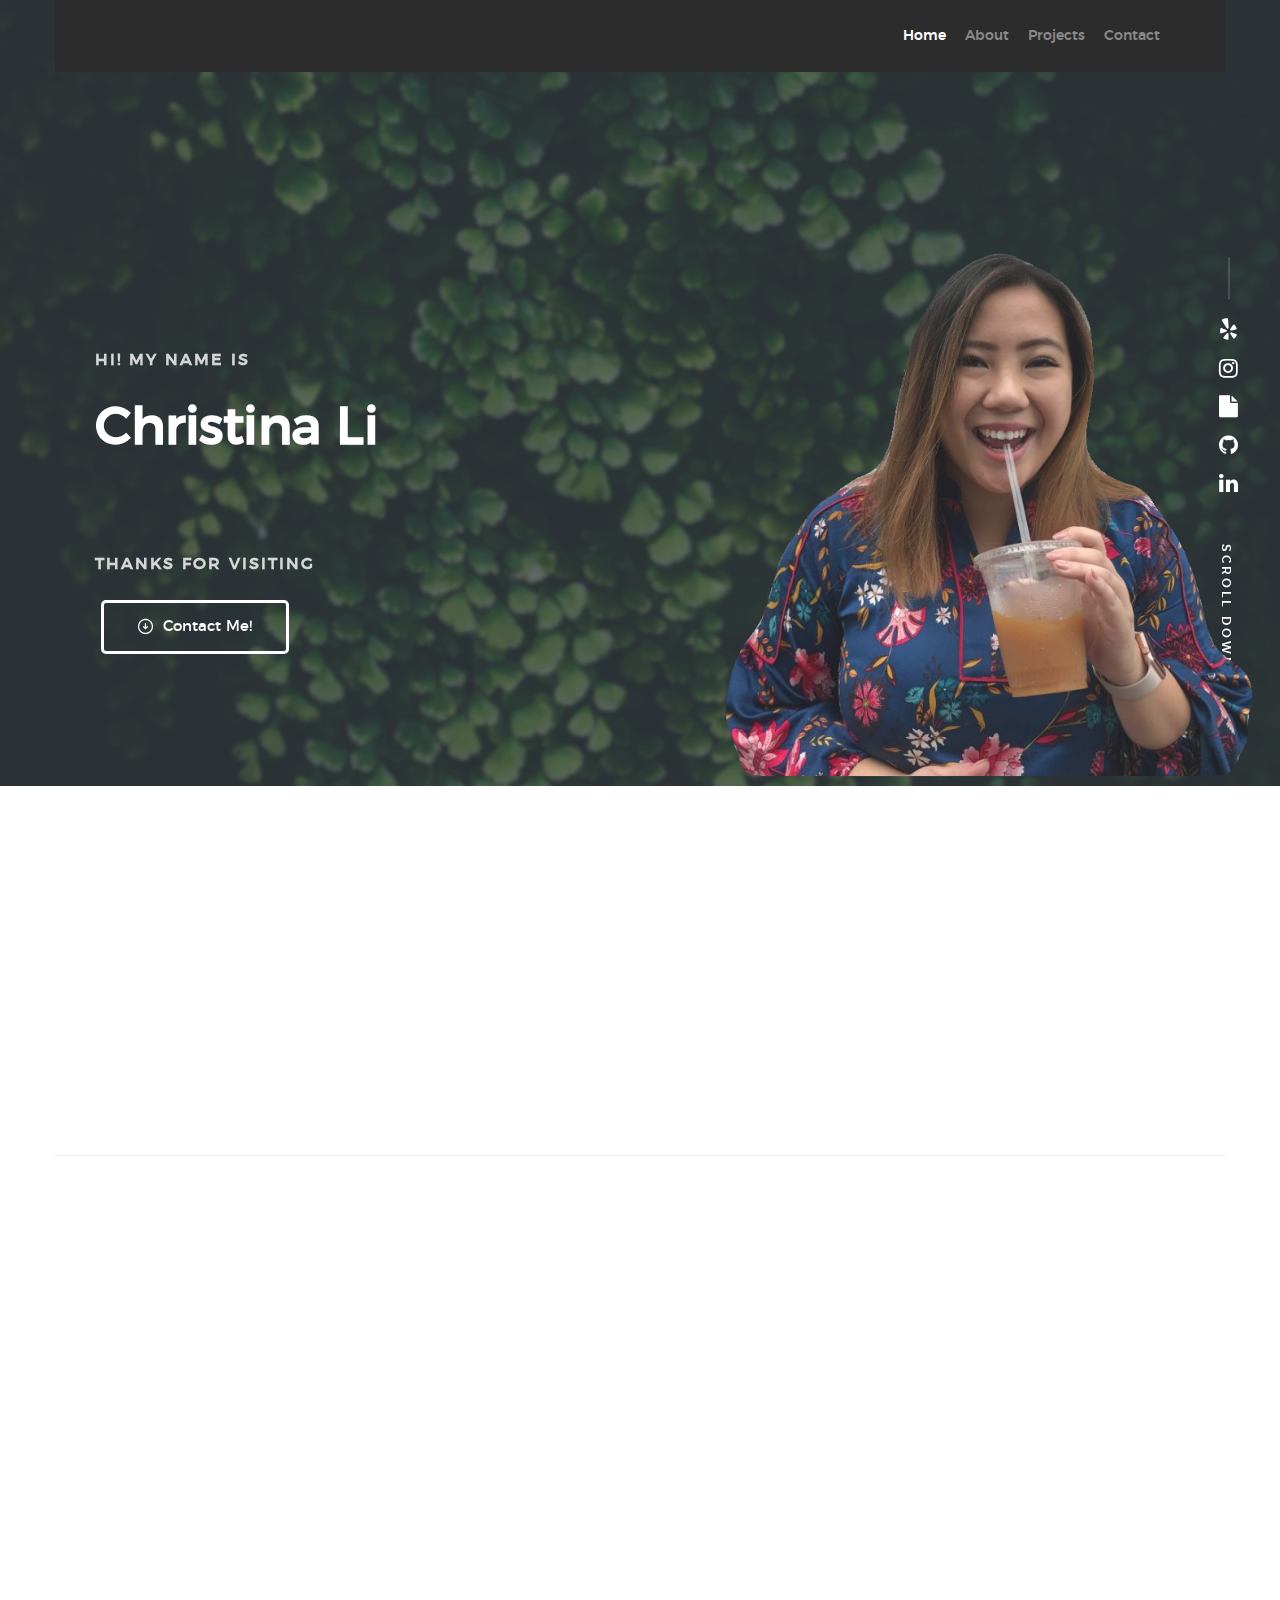
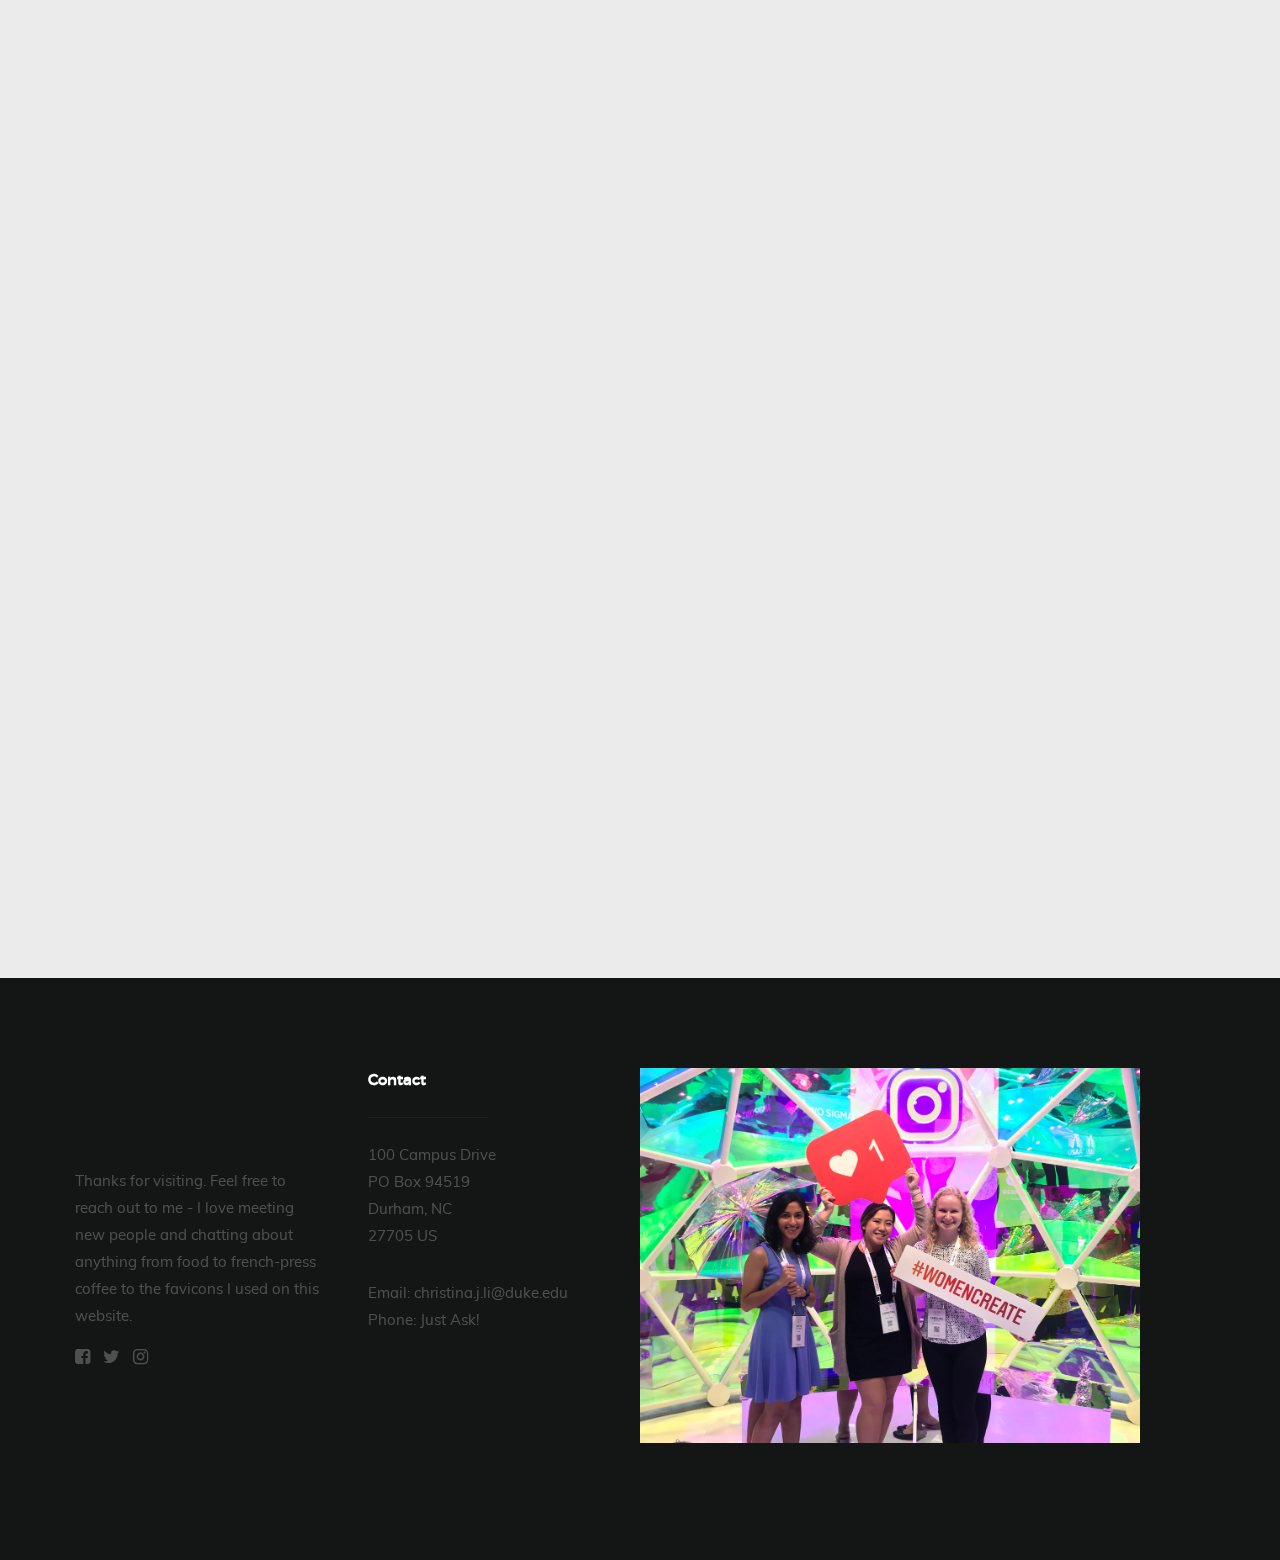
==== commit 180bc32f: "fixed FB link" ====
--- a/index.html
+++ b/index.html
@@ -420,7 +420,7 @@
 
                     <ul class="footer-social-list">
                         <li>
-                            <a href="https://facebook.com/chritinadawg" target="_blank"><i class="fa fa-facebook-square"></i></a>
+                            <a href="https://facebook.com/christinadawg" target="_blank"><i class="fa fa-facebook-square"></i></a>
                         </li>
                         <li>
                             <a href="https://twitter.com/_christinadawg" target="_blank"><i class="fa fa-twitter"></i></a>
@@ -491,4 +491,4 @@
 
 </body>
 
-</html>+</html>
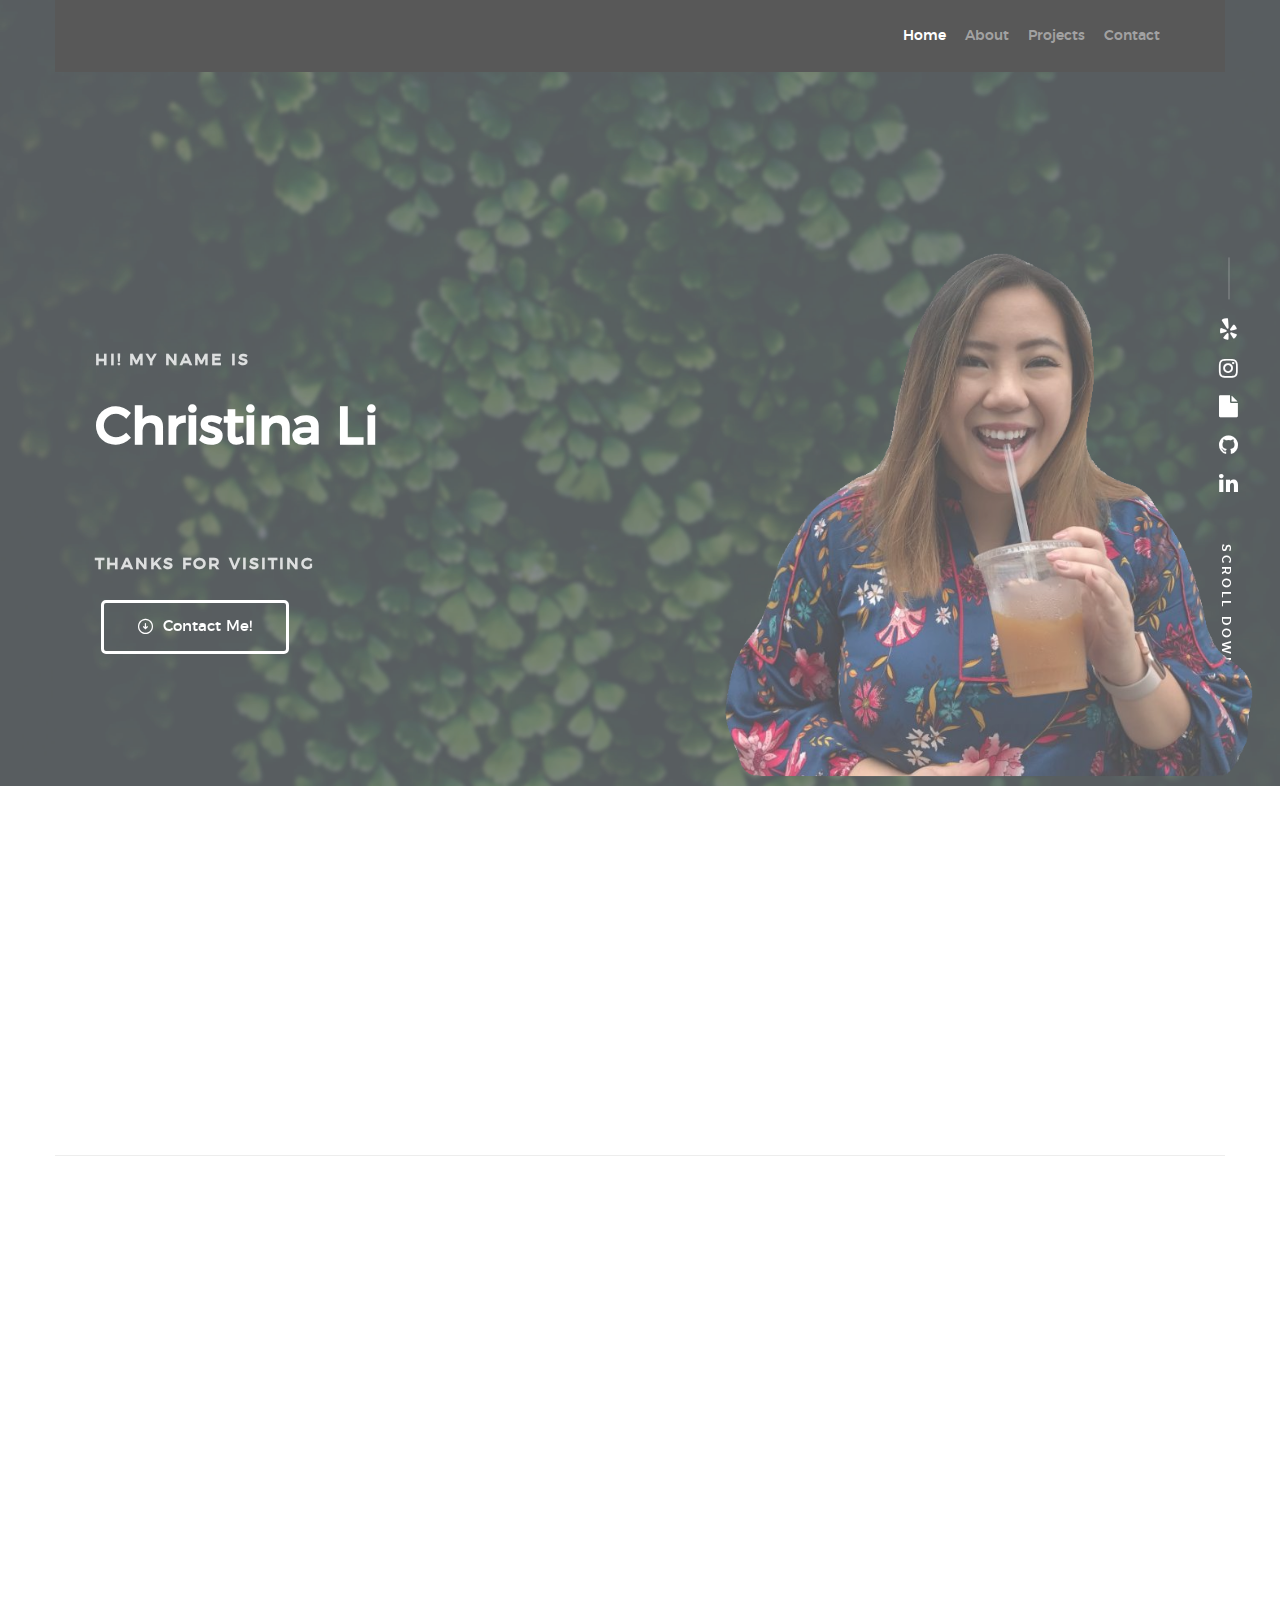
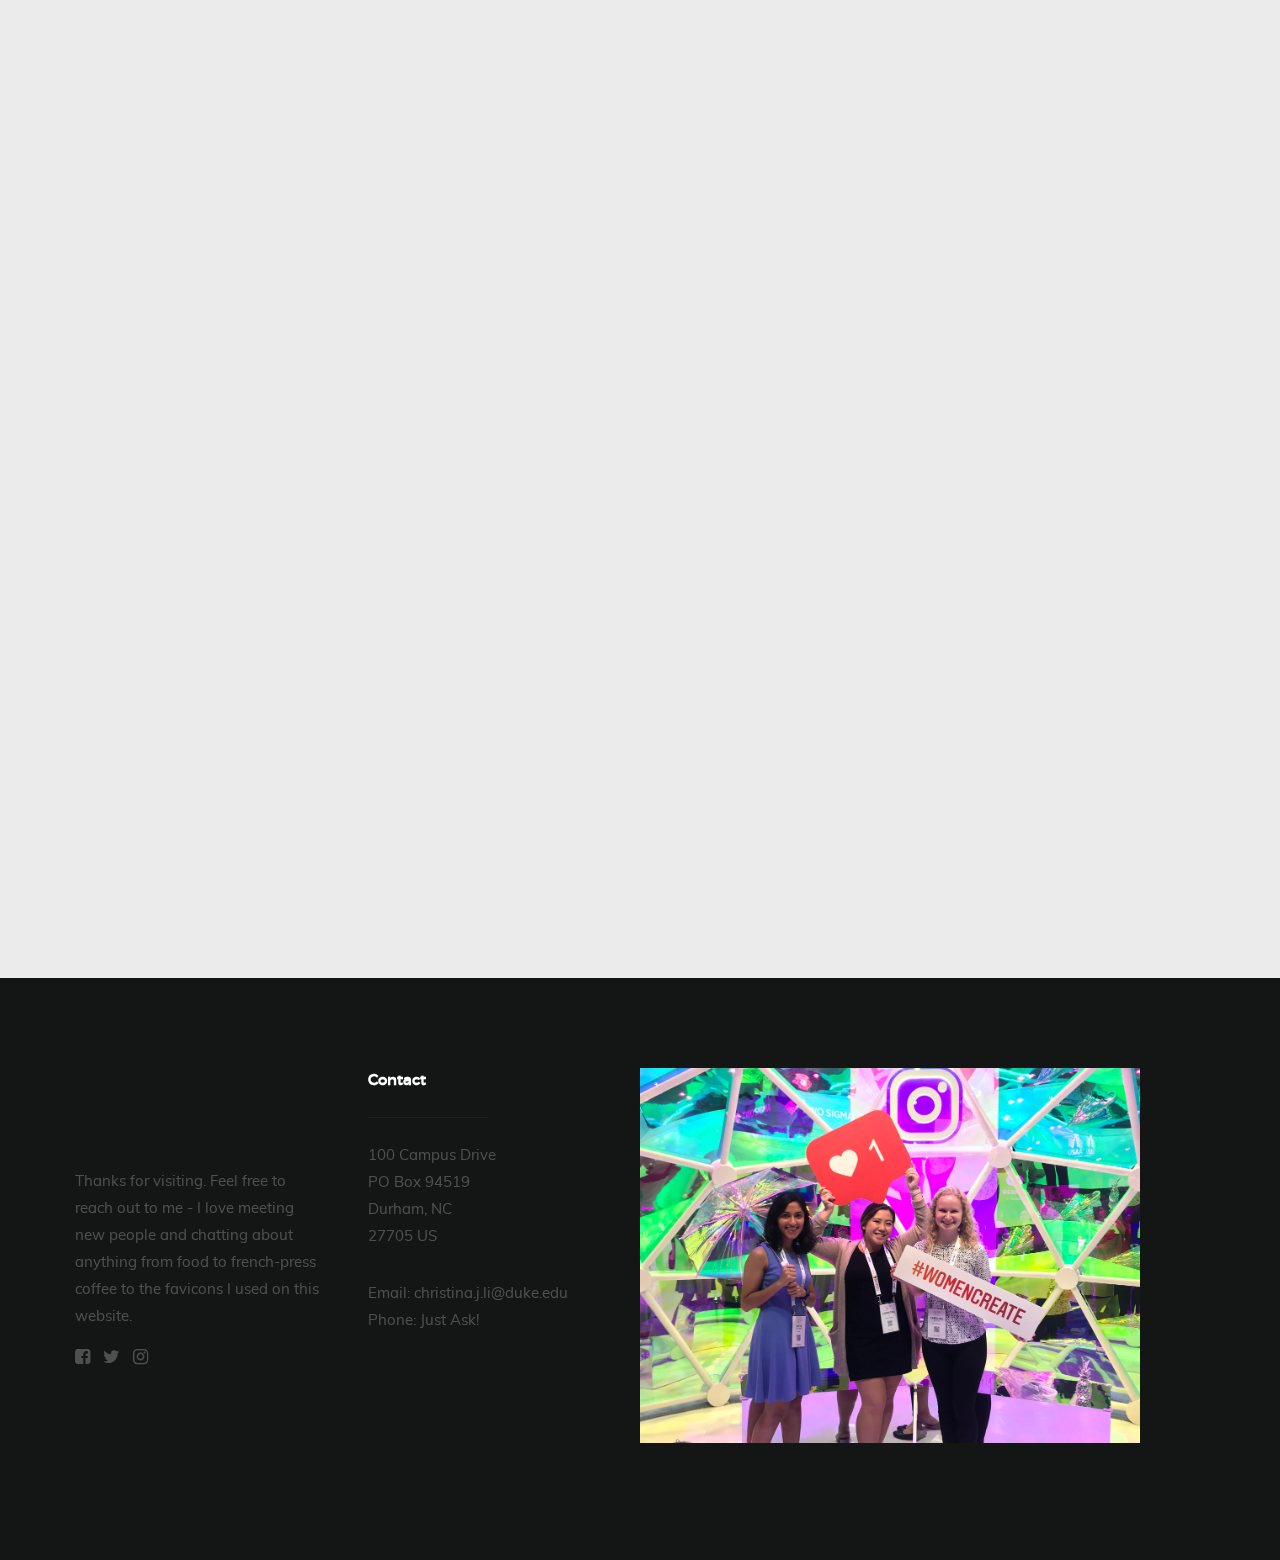
==== commit 9f667cfa: "Update index.html" ====
--- a/index.html
+++ b/index.html
@@ -270,7 +270,7 @@
                     </div>  
                     <div class="bgrid step" data-item="">
                         <h3>Undergraduate Teaching Assistant</h3>
-                        <p>Spring 2019, Duke University<br> CompSci 308: Advanced Software Design and Implementation
+                        <p>Spring 2019, Duke University<br> CompSci 308: Advanced Software Design and Implementation <br> CompSci 307: Software Design and Implementation
                         </p> 
                     </div>  
                     <div class="bgrid step" data-item="">
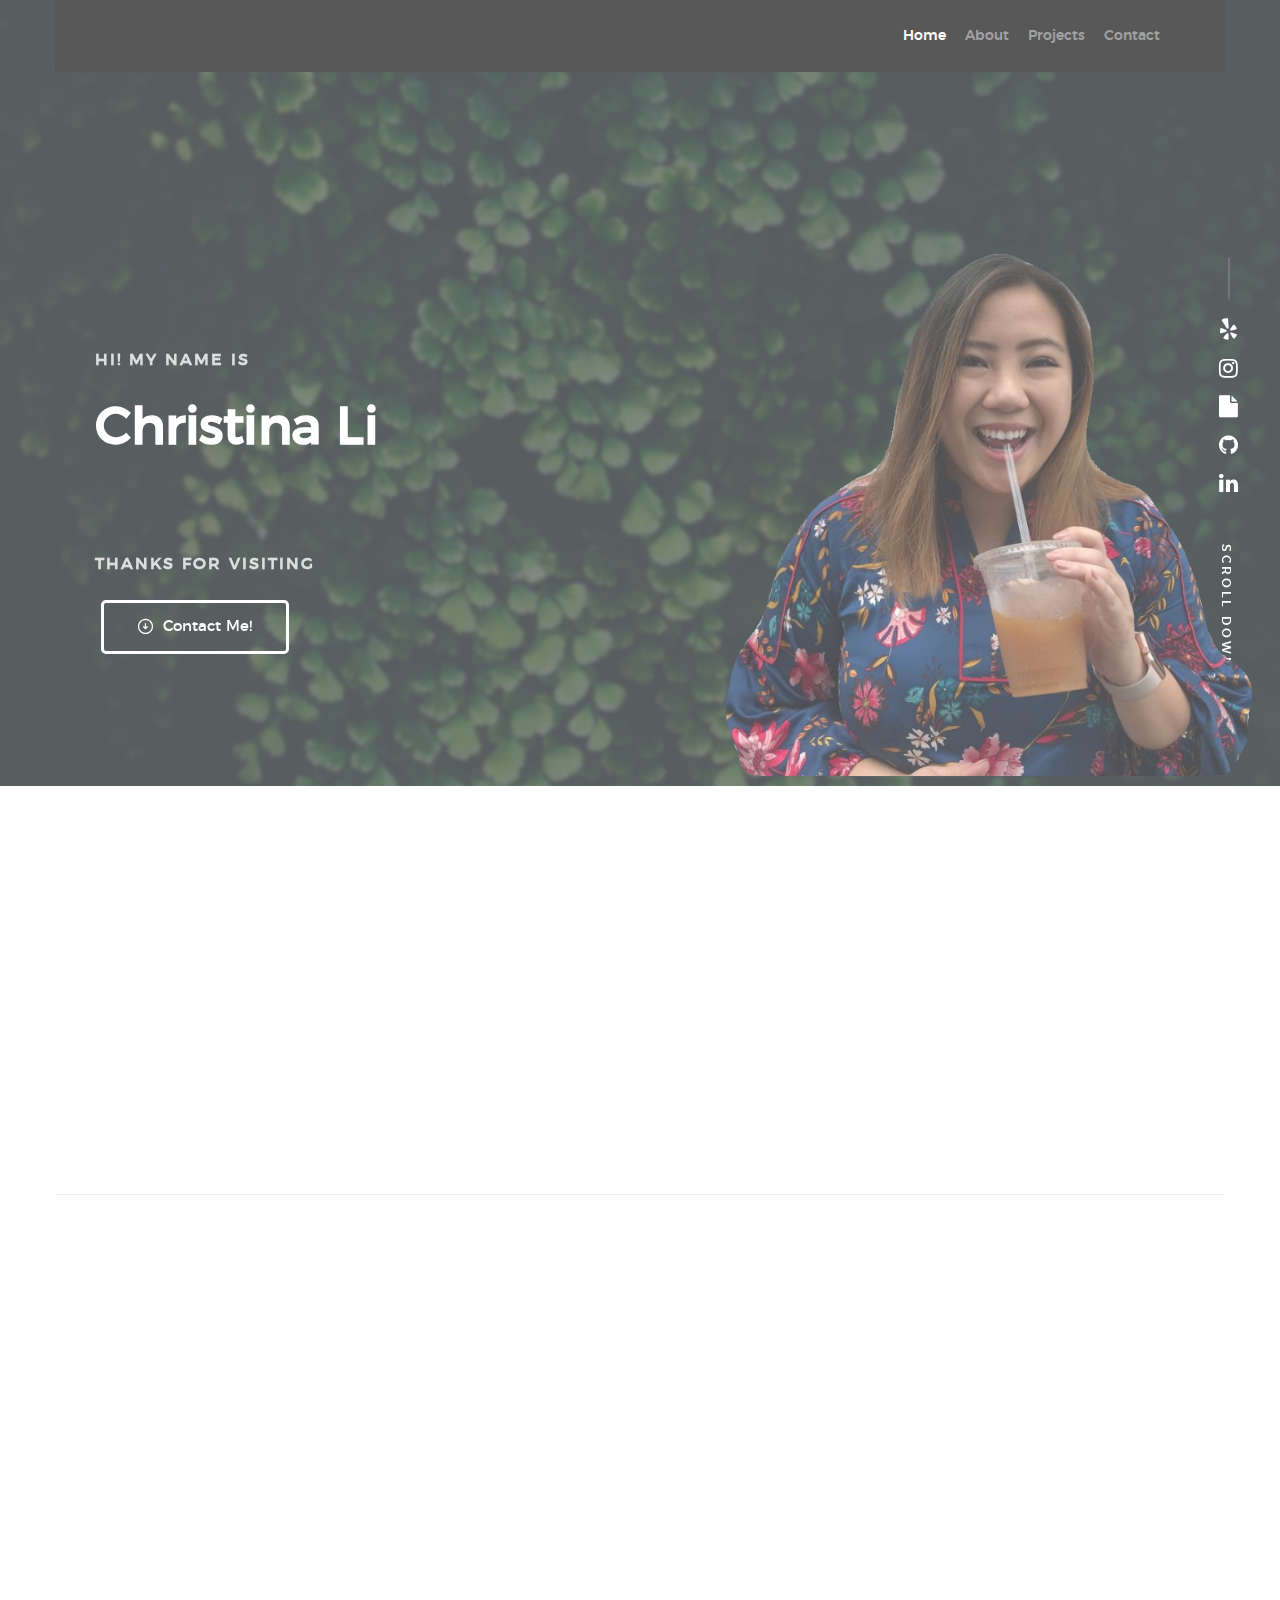
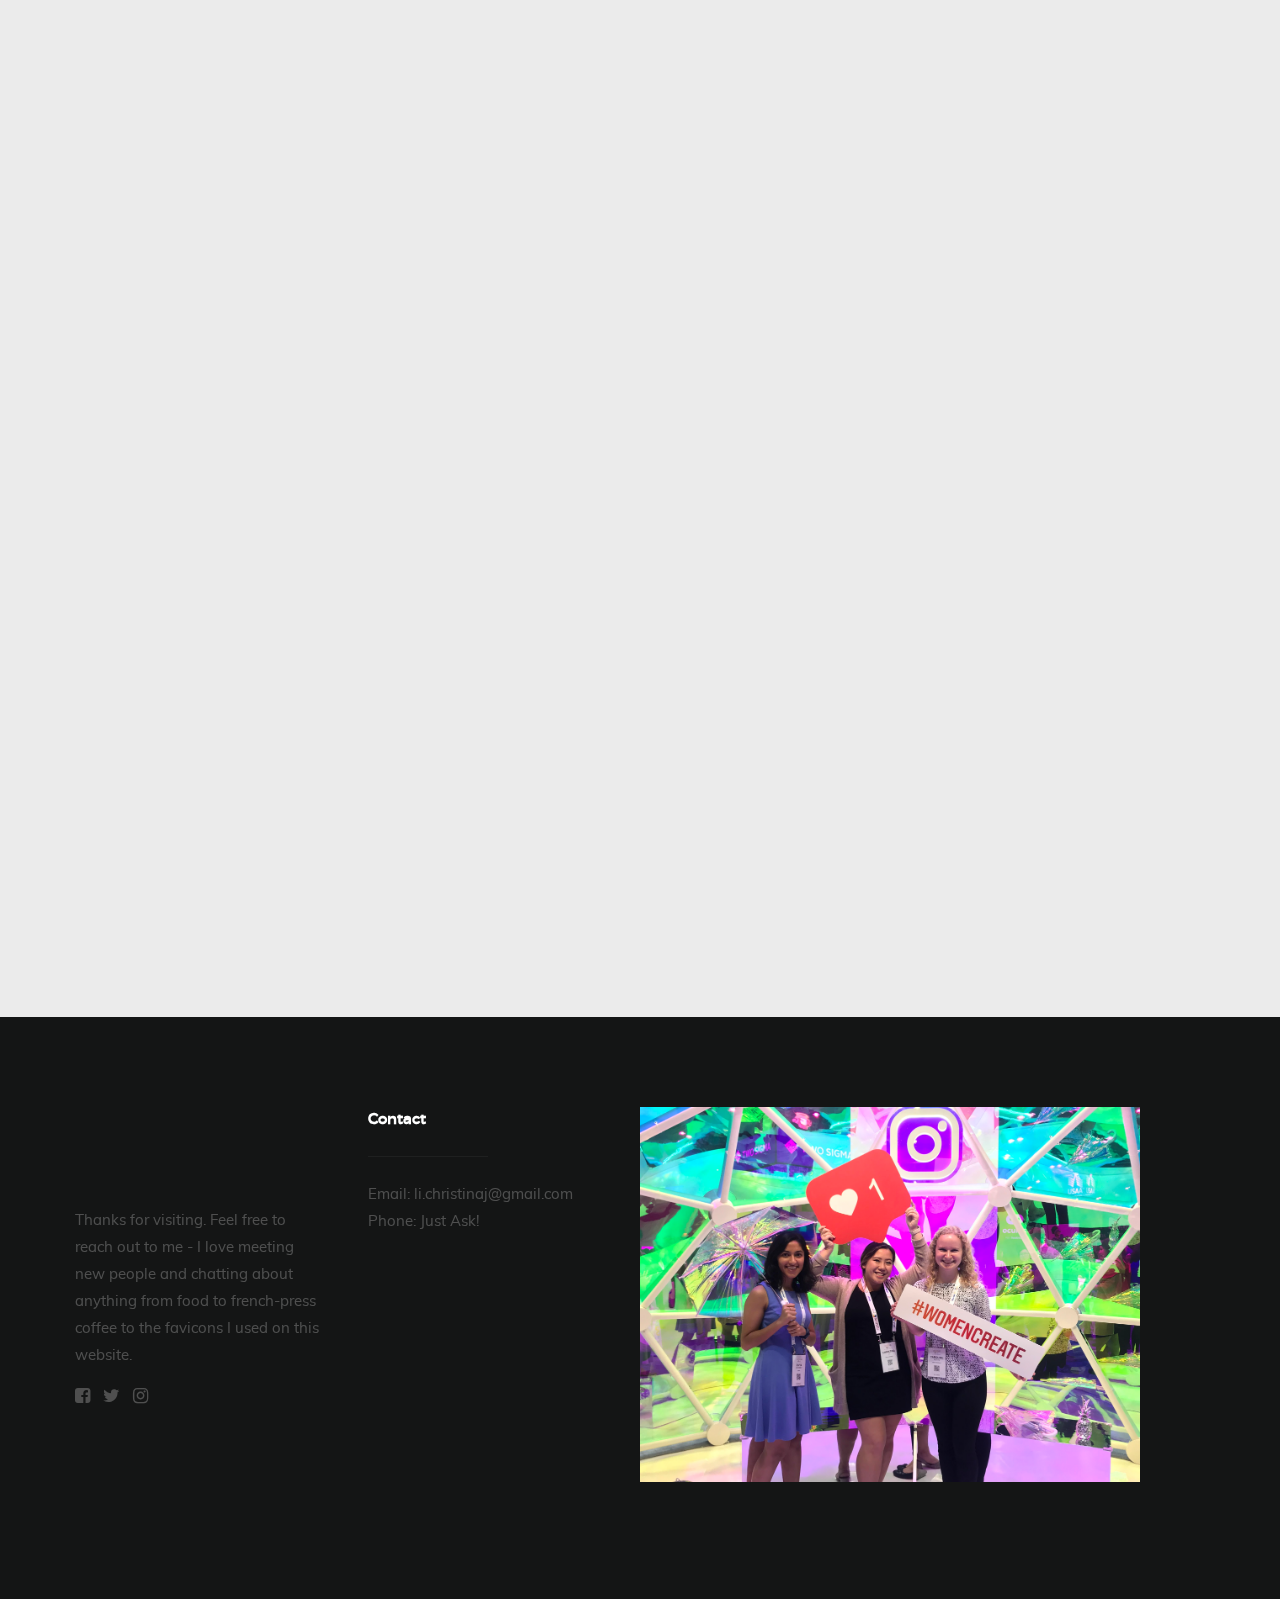
==== commit 34cb13df: "updating info and cleanuop" ====
--- a/index.html
+++ b/index.html
@@ -38,9 +38,9 @@
 
 <body id="top">
 
-    <!-- header 
-   ================================================== -->
-   <header id="header" class="row">   
+    <!-- header
+   ================================================== -->
+   <header id="header" class="row">
 
    		<div class="header-logo">
 	        <a href="index.html">Christina Li</a>
@@ -50,13 +50,13 @@
 			<ul class="header-main-nav">
 				<li class="current"><a class="smoothscroll"  href="#home" title="home">Home</a></li>
                 <li><a class="smoothscroll"  href="#about" title="about">About</a></li>
-				<li><a class="smoothscroll"  href="#pricing" title="pricing">Projects</a></li>
+				<li><a class="smoothscroll"  href="#personal-projects" title="personal-projects">Projects</a></li>
 				<li><a class="smoothscroll"  href="#footer" title="footer">Contact</a></li>
 			</ul>
 		</nav>
 
-		<a class="header-menu-toggle" href="#"><span>Menu</span></a>    	
-   	
+		<a class="header-menu-toggle" href="#"><span>Menu</span></a>
+
    </header> <!-- /header -->
 
 
@@ -65,9 +65,9 @@
    <section id="home" data-parallax="scroll" data-image-src="hero-bg.jpg" data-natural-width=3000 data-natural-height=2000>
 
         <div class="overlay"></div>
-        <div class="home-content">        
-
-            <div class="row contents">                     
+        <div class="home-content">
+
+            <div class="row contents">
                 <div class="home-content-left">
 
                     <h3 data-aos="fade-up">Hi! My name is</h3>
@@ -77,19 +77,19 @@
                     </h1>
 
                     <h3 data-aos="fade-up">Thanks for visiting</h3>
-                    
+
                     <div class="buttons" data-aos="fade-up">
                         <a href="#footer" class="smoothscroll button stroke">
                             <span class="icon-circle-down" aria-hidden="true"></span>
                              Contact Me!
                         </a>
-                    </div>                                         
+                    </div>
 
                 </div>
 
                 <div class="home-image-right">
-                    <img src="images/me.png" 
-                        srcset="images/me.png 1x, images/me.png 2x"  
+                    <img src="images/me.png"
+                        srcset="images/me.png 1x, images/me.png 2x"
                         data-aos="fade-up">
                 </div>
             </div>
@@ -101,7 +101,7 @@
                 <a href="https://christinadawg.yelp.com/" target="_blank"><i class="fa fa-yelp"></i></a>
             </li>
             <li>
-                <a href="https://www.instagram.com/christinadawg" target="_blank"><i class="fa fa-instagram"></i></a>
+                <a href="https://www.instagram.com/christinalixx" target="_blank"><i class="fa fa-instagram"></i></a>
             </li>
             <li>
                 <a href="Christina_Li_Resume.pdf" target="_blank"><i class="fa fa-file"></i></a>
@@ -122,7 +122,7 @@
             </a>
         </div>
 
-    </section> <!-- end home -->  
+    </section> <!-- end home -->
 
 
     <!-- about
@@ -136,98 +136,98 @@
             </div>
             <div class="col-eight">
                 <p class="lead" data-aos="fade-up">
-                   I'm an aspiring software engineer with a big heart  🤩 <br> I also go to Duke University, and I'm pursuing a double major in Electrical and Computer Engineering and Computer Science with a minor in Economics.
+                   Nice to meet you! 🤩 <br> I am a Seattle-based software engineer, currently working at Microsoft. I graduated from Duke University with a double major in Electrical and Computer Engineering and Computer Science with a minor in Economics.
                 </p>
-            </div>                       
-            
+            </div>
+
         </div>
 
         <div class="row about-features">
 
             <div class="features-list block-1-3 block-m-1-2 block-mob-full group">
 
-                <div class="bgrid feature" data-aos="fade-up">	
-
-                    <span class="icon"><i class="fa fa-code-fork"></i></span>            
-
-                    <div class="service-content">	
+                <div class="bgrid feature" data-aos="fade-up">
+
+                    <span class="icon"><i class="fa fa-code-fork"></i></span>
+
+                    <div class="service-content">
 
                         <h3>Software</h3>
 
-                        <p>Through Duke's coursework, I learned many fundamentals about data structures, databases, theory, and software development. Outside the classroom, I learned about agile development, new languages, and teamwork. Ask me more about my full-stack development work!
-                        </p>
-                        
-                    </div> 	         	 
+                        <p>Through Duke's coursework, I learned many fundamentals about data structures, databases, theory, and software development. Outside the classroom, I've learned about agile development, new languages, and teamwork. Ask me more about my full-stack development work!
+                        </p>
+
+                    </div>
 
                     </div> <!-- /bgrid -->
 
-                    <div class="bgrid feature" data-aos="fade-up">	
-
-                        <span class="icon"><i class="fa fa-cogs"></i></span>                          
-
-                    <div class="service-content">	
-                        <h3>Hardware </h3>  
+                    <div class="bgrid feature" data-aos="fade-up">
+
+                        <span class="icon"><i class="fa fa-cogs"></i></span>
+
+                    <div class="service-content">
+                        <h3>Hardware </h3>
 
                         <p> I love building circuits, 3D printing, getting my hands dirty, and building prototypes. I'm currently interested in signals and systems, building bots with Arduinos, and exploring a Raspberry Pi I just got. Hit me up with any cool ideas!
                         </p>
 
-                        
-                    </div>	                          
+
+                    </div>
 
                 </div> <!-- /bgrid -->
 
                 <div class="bgrid feature" data-aos="fade-up">
 
-                    <span class="icon"><i class="fa fa-music"></i></span>		            
+                    <span class="icon"><i class="fa fa-music"></i></span>
 
                     <div class="service-content">
                         <h3>Music</h3>
 
                         <p>I started playing the violin in 6th grade through our public school program. Grateful for the scholarships to take private lessons then, I've studied solo and chamber music ever since, and I continue to do so at Duke! <br> Favorite ensemble: Mendelssohn octet in E flat, Favorite solo: Bruch Concerto in G Minor
-                        </p> 
-                            
-                    </div> 	            	               
+                        </p>
+
+                    </div>
 
                 </div> <!-- /bgrid -->
 
                     <div class="bgrid feature" data-aos="fade-up">
 
-                        <span class="icon"><i class="fa fa-group"></i></span>	              
+                        <span class="icon"><i class="fa fa-group"></i></span>
 
                     <div class="service-content">
                         <h3>Leadership</h3>
 
-                        <p> Currently I serve as class president on <a href = "https://sites.duke.edu/prattesg" target="_blank">Duke's Engineering Student Government</a> and Executive President for Duke's Premier Tech Society, <a href="http://dukecatalyst.co" target="_blank">Catalyst</a>. These organizations have taught me so much about leadership and giving back and growing a community that supports and encourages you to grow outside of the classroom!
-                        </p> 
-                        
-                    </div>                
+                        <p> I served as class president on <a href = "https://sites.duke.edu/prattesg" target="_blank">Duke's Engineering Student Government</a> and Executive President for Duke's Premier Tech Society, <a href="http://dukecatalyst.co" target="_blank">Catalyst</a>. These organizations have taught me so much about leadership and giving back and growing a community that supports and encourages you to grow outside of the classroom!
+                        </p>
+
+                    </div>
 
                     </div> <!-- /bgrid -->
 
                 <div class="bgrid feature" data-aos="fade-up">
 
-                    <span class="icon"><i class="fa fa-rocket"></i></span>	            
-
-                    <div class="service-content">	
+                    <span class="icon"><i class="fa fa-rocket"></i></span>
+
+                    <div class="service-content">
                         <h3>Breaking the Glass Ceiling</h3>
 
                         <p>I'm very lucky to be involved with awesome organizations like Society of Women Engineers and Girls Engineering Change. They supported me and showed that I'm not alone. This year, I co-hosted a <a href="https://www.linkedin.com/feed/update/urn:li:activity:6474876331468345344/" target="_blank">web-dev workshop</a> for high school girls and organized a <a href="https://www.linkedin.com/in/christinajli/detail/treasury/position:1373839614/?entityUrn=urn%3Ali%3Afs_treasuryMedia%3A(ACoAAB6rsJIBHIUhQUCcLX0WRPnbXqxs1IdBgXE%2C1538937159179)&section=position%3A1373839614&treasuryCount=1" target="_blank">women's panel</a> for my Duke peers. Going to the <a href="https://ghc.anitab.org/">Grace Hopper Celebration</a> this year opened my eyes to the future, and I'm excited to be a part of that.
-                        </p>                            
-                    </div>	               
+                        </p>
+                    </div>
 
                 </div> <!-- /bgrid -->
 
                 <div class="bgrid feature" data-aos="fade-up">
 
-                    <span class="icon"><i class="fa fa-heart-o"></i></span>	   	           
+                    <span class="icon"><i class="fa fa-heart-o"></i></span>
 
                     <div class="service-content">
                         <h3>Dogs</h3>
 
-                        <p>I love dogs! I've volunteered at the <a href="https://www.dukechronicle.com/article/2018/03/want-to-see-some-puppies-this-duke-center-will-let-you">Duke Puppy Kindergarten</a> for over a year now, and I love helping train service dogs. I'm a wag walker, and I have a 10-year old Bichon Frise, Ruffles, at home. 
-                        </p> 
-                            
-                    </div>	               
+                        <p>I love dogs! I've volunteered at the <a href="https://www.dukechronicle.com/article/2018/03/want-to-see-some-puppies-this-duke-center-will-let-you">Duke Puppy Kindergarten</a> for over a year now, and I love helping train service dogs.
+                        </p>
+
+                    </div>
 
                 </div> <!-- /bgrid -->
 
@@ -236,49 +236,46 @@
         </div> <!-- end about-features -->
 
         <div class="row about-how">
-          
-            <h1 class="intro-header" data-aos="fade-up">Work Experience</h1>           
+
+            <h1 class="intro-header" data-aos="fade-up">Work Experience</h1>
 
             <div class="about-how-content" data-aos="fade-up">
                 <div class="about-how-steps block-1-2 block-tab-full-group">
 
+                  <div class="bgrid step" data-item="">
+                      <h3>Software Engineer</h3>
+                      <p> July 2020 - Present, Microsoft
+                      </p>
+                  </div>
                     <div class="bgrid step" data-item="">
                         <h3>Software Engineering Intern</h3>
                         <p> Summer 2019, Microsoft
-                        </p> 
-                    </div>
-
-                  
+                        </p>
+                    </div>
+
+
                     <div class="bgrid step" data-item="">
                         <h3>Explorer Intern</h3>
                         <p>Summer 2018, Microsoft
-                        </p> 
-                    </div>
-                    
-                     <div class="bgrid step" data-item="">
-                        <h3>Engineering Intern</h3>
-                        <p>Summer 2017, techJOYnT
-                        </p> 
-                    </div>
-
-
+                        </p>
+                    </div>
+
+                    <div class="bgrid step" data-item="">
+                        <h3>Undergraduate Teaching Assistant</h3>
+                        <p>Duke University<br> CompSci 308: Advanced Software Design and Implementation <br> CompSci 307: Software Design and Implementation
+                        </p>
+                    </div>
+                    <div class="bgrid step" data-item="">
+                        <h3>Computer Science Instructor (Java, Python)</h3>
+                        <p> May - August 2020, The Coding School
+                        </p>
+                    </div>
                     <div class="bgrid step" data-item="">
                         <h3>Residential Assistant </h3>
-                        <p> Fall 2018 - Present
+                        <p> Fall 2018 - Spring 2020
                             <br>Duke University Housing and Residence Life
-                        </p> 
-                    </div>  
-                    <div class="bgrid step" data-item="">
-                        <h3>Undergraduate Teaching Assistant</h3>
-                        <p>Spring 2019, Duke University<br> CompSci 308: Advanced Software Design and Implementation <br> CompSci 307: Software Design and Implementation
-                        </p> 
-                    </div>  
-                    <div class="bgrid step" data-item="">
-                        <h3>Library Circulation Clerk</h3>
-                        <p>Spring 2017 - Present<br> Ford Library at the Duke Fuqua School of Business
-                        </p> 
-                    </div> 
-                </div>           
+                        </p>
+                    </div>
            </div> <!-- end about-how-content -->
 
         </div> <!-- end about-how -->
@@ -286,38 +283,38 @@
 <!--
         <div class="row about-bottom-image">
 
-           <img src="images/app-screens-1200.png" 
-                srcset="images/app-screens-600.png 600w, 
-                        images/app-screens-1200.png 1200w, 
-                        images/app-screens-2800.png 2800w" 
+           <img src="images/app-screens-1200.png"
+                srcset="images/app-screens-600.png 600w,
+                        images/app-screens-1200.png 1200w,
+                        images/app-screens-2800.png 2800w"
                 sizes="(max-width: 2800px) 100vw, 2800px"
                 alt="App Screenshots" data-aos="fade-up">
 
-        </div>   end about-bottom-image        
+        </div>   end about-bottom-image
 -->
-        
-    </section> <!-- end about -->  
-   
-
-   <!-- pricing
+
+    </section> <!-- end about -->
+
+
+   <!-- personal-projects
     ================================================== -->
-    <section id="pricing">
-        <div class="row pricing-content">
-
-            <div class="col-four pricing-intro">
+    <section id="personal-projects">
+        <div class="row personal-projects-content">
+
+            <div class="col-four personal-projects-intro">
                 <h1 class="intro-header" data-aos="fade-up">Personal Projects </h1>
 
-                <p data-aos="fade-up"> Before my Junior Fall, I never had a class that allowed me to build anything from the ground up. Since sophomore year, I've found a love for hackathons and working with incredible, inspiring teammates to build solutions from scratch, while learning new technologies on the way. Feel free to ask me about anything! 
+                <p data-aos="fade-up"> Before my Junior Fall, I never had a class that allowed me to build anything from the ground up. Since sophomore year, I've found a love for hackathons and working with incredible, inspiring teammates to build solutions from scratch, while learning new technologies on the way. Feel free to ask me about anything!
                 </p>
             </div>
 
-            <div class="col-eight pricing-table">
+            <div class="col-eight personal-projects-table">
                 <div class="row">
 <div id="testimonial-slider"  data-aos="fade-up">
 
                 <div class="slides owl-carousel">
                     <div class="col-six plan-wrap">
-                        <div class="plan-block" data-aos="fade-up"> 
+                        <div class="plan-block" data-aos="fade-up">
 
                             <div class="plan-top-part">
                                 <h3 class="plan-block-title">Pocket Pills</h3>
@@ -326,14 +323,14 @@
 
                             <div class="plan-bottom-part">
                                 <ul class="plan-block-features">
-                                    <li><span>Top 10</span> MedHacks 2018</li>	                  
-                                    <li><span>Tech Stack</span> React Native, node.js, Google Cloud Vision, OCR</li>		                  
+                                    <li><span>Top 10</span> MedHacks 2018</li>
+                                    <li><span>Tech Stack</span> React Native, node.js, Google Cloud Vision, OCR</li>
                                 </ul>
 
                                 <a class="button button-primary large" href="https://devpost.com/software/pocket-pills">View Here</a>
-                                
-                            </div>  
-                        
+
+                            </div>
+
                     </div> <!-- end plan-wrap -->
                     </div>
                     <div class="col-six plan-wrap">
@@ -346,7 +343,7 @@
 
                             <div class="plan-bottom-part">
                                 <ul class="plan-block-features">
-                                    <li><span>Summer 2018</span> Internship Project</li>                  	                  
+                                    <li><span>Summer 2018</span> Internship Project</li>
                                     <li><span>Tech Stack</span> React Native, node.js, Azure CosmosDB, Azure/LUIS Web Bot Services</li>
                                 </ul>
 
@@ -356,7 +353,7 @@
                         </div>
                     </div> <!-- end plan-wrap -->
                                         <div class="col-six plan-wrap">
-                        <div class="plan-block" data-aos="fade-up"> 
+                        <div class="plan-block" data-aos="fade-up">
 
                             <div class="plan-top-part">
                                 <h3 class="plan-block-title">Stella Hiring</h3>
@@ -365,14 +362,14 @@
 
                             <div class="plan-bottom-part">
                                 <ul class="plan-block-features">
-                                    <li><span>Winner</span> HackGT Macy's Tech Challenge</li>	                  
-                                    <li><span>Tech Stack</span> HTML+CSS, Microsoft ChatBot services, node.js, SQL </li>		                  
+                                    <li><span>Winner</span> HackGT Macy's Tech Challenge</li>
+                                    <li><span>Tech Stack</span> HTML+CSS, Microsoft ChatBot services, node.js, SQL </li>
                                 </ul>
 
                                 <a class="button button-primary large" href="https://devpost.com/software/stella-hiring">View Here</a>
-                                
-                            </div>  
-                        
+
+                            </div>
+
                     </div> <!-- end plan-wrap -->
                     </div>
                                         <div class="col-six plan-wrap">
@@ -384,8 +381,8 @@
                             </div>
 
                             <div class="plan-bottom-part">
-                                <ul class="plan-block-features">	                  
-                                    <li><span>Tech Stack</span> Java, JavaFX (in progress)</li>		                  
+                                <ul class="plan-block-features">
+                                    <li><span>Tech Stack</span> Java, JavaFX (in progress)</li>
                                 </ul>
 
                                 <a class="button button-primary large" href="">Ask Me More!</a>
@@ -394,28 +391,28 @@
                         </div>
                     </div> <!-- end plan-wrap -->
 
-                </div>    
-    </div>    
-                    </div>    
-            </div> <!-- end pricing-table -->
-
-        </div> <!-- end pricing-content -->
-    </section> <!-- end pricing -->
-    
+                </div>
+    </div>
+                    </div>
+            </div> <!-- end personal-projects-table -->
+
+        </div> <!-- end personal-projects-content -->
+    </section> <!-- end personal-projects -->
+
 
     <!-- footer
     ================================================== -->
     <footer>
         <section id="footer">
         <div class="footer-main">
-            <div class="row">  
-
-                <div class="col-three md-1-3 tab-full footer-info">            
+            <div class="row">
+
+                <div class="col-three md-1-3 tab-full footer-info">
 
                     <div class="footer-logo"></div>
 
                     <p>
-                    Thanks for visiting. Feel free to reach out to me - I love meeting new people and chatting about anything from food to french-press coffee to the favicons I used on this website. 
+                    Thanks for visiting. Feel free to reach out to me - I love meeting new people and chatting about anything from food to french-press coffee to the favicons I used on this website.
                     </p>
 
                     <ul class="footer-social-list">
@@ -429,8 +426,8 @@
                             <a href="https://instagram.com/christinadawg" target="_blank"><i class="fa fa-instagram"></i></a>
                         </li>
                     </ul>
-                    
-                    
+
+
                 </div> <!-- end footer-info -->
 
                 <div class="col-three md-1-3 tab-1-2 mob-full footer-contact">
@@ -438,24 +435,17 @@
                     <h4>Contact</h4>
 
                     <p>
-                    100 Campus Drive<br>
-                    PO Box 94519<br>
-                    Durham, NC<br>
-                    27705 US<br>		        
+                    Email: li.christinaj@gmail.com <br>
+                    Phone: Just Ask!
                     </p>
-
-                    <p>
-                    Email: christina.j.li@duke.edu <br>
-                    Phone: Just Ask! 
-                    </p>                    
-                </div> <!-- end footer-contact -->      
+                </div> <!-- end footer-contact -->
      <img src ="images/IMG_6749.jpg" height=200 width=500>
-                
-                
+
+
             </div> <!-- /row -->
         </div> <!-- end footer-main -->
 <div class="col-four md-1-2 tab-full footer-subscribe">
-    
+
             </div>
 
       <div class="footer-bottom">
@@ -470,18 +460,18 @@
 
 		         <div id="go-top">
 		            <a class="smoothscroll" title="Back to Top" href="#top"><i class="icon-arrow-up"></i></a>
-		         </div>         
+		         </div>
 	      	</div>
 
-      	</div> <!-- end footer-bottom -->     	
+      	</div> <!-- end footer-bottom -->
 
       </div>
 </section>
     </footer>
 
-    <div id="preloader"> 
+    <div id="preloader">
     	<div id="loader"></div>
-    </div>  
+    </div>
 
     <!-- Java Script
     ================================================== -->
--- a/css/main.css
+++ b/css/main.css
@@ -2081,48 +2081,48 @@
 
 
 /* ===================================================================
- *  12. pricing - (_layout.scss)
+ *  12. personal-projects - (_layout.scss)
  *
  * ------------------------------------------------------------------- */
 
-#pricing {
+#personal-projects {
   background: #ebebeb;
   padding-top: 15rem;
   padding-bottom: 12rem;
 }
 
-#pricing h1 {
+#personal-projects h1 {
   margin-bottom: 3.6rem;
 }
 
-.pricing-intro {
+.personal-projects-intro {
   padding-top: .6rem;
 }
 
-.pricing-table {
+.personal-projects-table {
   text-align: center;
 }
 
-.pricing-table .plan-block {
+.personal-projects-table .plan-block {
   background: #ffffff;
   border-radius: 5px;
   padding: 4.8rem 4rem 5.4rem;
   margin-bottom: 4.8rem;
 }
 
-.pricing-table .plan-block:after {
+.personal-projects-table .plan-block:after {
   content: "";
   display: table;
   clear: both;
 }
 
-.pricing-table .plan-block .plan-block-title {
+.personal-projects-table .plan-block .plan-block-title {
   font-family: "montserrat-regular", sans-serif;
   font-size: 2.4rem;
   margin-bottom: 3.6rem;
 }
 
-.pricing-table .plan-block .plan-block-price {
+.personal-projects-table .plan-block .plan-block-price {
   font-family: "montserrat-medium", sans-serif;
   font-size: 7.8rem;
   color: #151515;
@@ -2130,21 +2130,21 @@
   margin-bottom: 0;
 }
 
-.pricing-table .plan-block .plan-block-price sup {
+.personal-projects-table .plan-block .plan-block-price sup {
   font-family: "montserrat-regular", sans-serif;
   font-size: 3rem;
   top: -3.6rem;
   margin-right: 3px;
 }
 
-.pricing-table .plan-block .plan-block-per {
+.personal-projects-table .plan-block .plan-block-per {
   margin-top: -.6rem;
   margin-bottom: 0;
   font-family: "montserrat-medium", sans-serif;
   font-size: 1.7rem;
 }
 
-.pricing-table .plan-block .plan-block-features {
+.personal-projects-table .plan-block .plan-block-features {
   list-style: none;
   margin: 0 2rem 4.2rem;
   border-top: 1px solid rgba(0, 0, 0, 0.1);
@@ -2152,50 +2152,50 @@
   line-height: 2.4rem;
 }
 
-.pricing-table .plan-block .plan-block-features li {
+.personal-projects-table .plan-block .plan-block-features li {
   padding: 1.2rem 0;
   border-bottom: 1px solid rgba(0, 0, 0, 0.1);
 }
 
-.pricing-table .plan-block .plan-block-features li span {
+.personal-projects-table .plan-block .plan-block-features li span {
   color: #39b54a;
   font-family: "muli-bold", sans-serif;
 }
 
-.pricing-table .plan-block.primary {
+.personal-projects-table .plan-block.primary {
   background: #39b54a;
   color: rgba(255, 255, 255, 0.8);
 }
 
-.pricing-table .plan-block.primary .plan-block-title,
-.pricing-table .plan-block.primary .plan-block-price {
+.personal-projects-table .plan-block.primary .plan-block-title,
+.personal-projects-table .plan-block.primary .plan-block-price {
   color: #ffffff;
 }
 
-.pricing-table .plan-block.primary .plan-block-features {
+.personal-projects-table .plan-block.primary .plan-block-features {
   border-top: 1px solid rgba(255, 255, 255, 0.2);
 }
 
-.pricing-table .plan-block.primary .plan-block-features li {
+.personal-projects-table .plan-block.primary .plan-block-features li {
   border-bottom: 1px solid rgba(255, 255, 255, 0.2);
 }
 
-.pricing-table .plan-block.primary .plan-block-features li span {
+.personal-projects-table .plan-block.primary .plan-block-features li span {
   color: #ffffff;
 }
 
-.pricing-table .plan-block.primary .button.button-primary {
+.personal-projects-table .plan-block.primary .button.button-primary {
   background: #ffffff;
   color: #151515;
   border-color: #ffffff;
 }
 
-.pricing-table .plan-block.primary .button.button-primary:hover,
-.pricing-table .plan-block.primary .button.button-primary:focus {
+.personal-projects-table .plan-block.primary .button.button-primary:hover,
+.personal-projects-table .plan-block.primary .button.button-primary:focus {
   color: #39b54a;
 }
 
-.pricing-table .plan-bottom-part {
+.personal-projects-table .plan-bottom-part {
   margin-top: 3rem;
 }
 
@@ -2206,26 +2206,26 @@
  * ------------------------------------------------------------------- */
 
 @media only screen and (max-width: 1024px) {
-  #pricing .pricing-content>[class*="col"] {
+  #personal-projects .personal-projects-content>[class*="col"] {
     width: 100% !important;
     float: none !important;
     clear: both !important;
     margin-left: 0;
     margin-right: 0;
   }
-  #pricing [class*="col"].pricing-intro {
+  #personal-projects [class*="col"].personal-projects-intro {
     text-align: center;
     margin-left: auto;
     margin-right: auto;
     max-width: 650px;
   }
-  #pricing [class*="col"].pricing-intro h1::before {
+  #personal-projects [class*="col"].personal-projects-intro h1::before {
     left: 50%;
     -webkit-transform: translateX(-50%);
     -ms-transform: translateX(-50%);
     transform: translateX(-50%);
   }
-  #pricing [class*="col"].pricing-table {
+  #personal-projects [class*="col"].personal-projects-table {
     margin-top: 5.4rem;
     max-width: 650px;
     margin-left: auto;
@@ -2234,32 +2234,32 @@
 }
 
 @media only screen and (max-width: 768px) {
-  .pricing-table .plan-wrap {
+  .personal-projects-table .plan-wrap {
     width: 100% !important;
     float: none !important;
     clear: both !important;
     margin-left: 0;
     margin-right: 0;
   }
-  .pricing-table .plan-top-part,
-  .pricing-table .plan-bottom-part {
+  .personal-projects-table .plan-top-part,
+  .personal-projects-table .plan-bottom-part {
     float: left;
   }
-  .pricing-table .plan-top-part {
+  .personal-projects-table .plan-top-part {
     width: 41.66667%;
     margin-top: 1.2rem;
   }
-  .pricing-table .plan-bottom-part {
+  .personal-projects-table .plan-bottom-part {
     width: 58.33333%;
   }
 }
 
 @media only screen and (max-width: 600px) {
-  #pricing [class*="col"].pricing-table {
+  #personal-projects [class*="col"].pricing-table {
     max-width: 360px;
   }
-  #pricing .plan-top-part,
-  #pricing .plan-bottom-part {
+  #personal-projects .plan-top-part,
+  #personal-projects .plan-bottom-part {
     width: 100% !important;
     float: none !important;
     clear: both !important;
